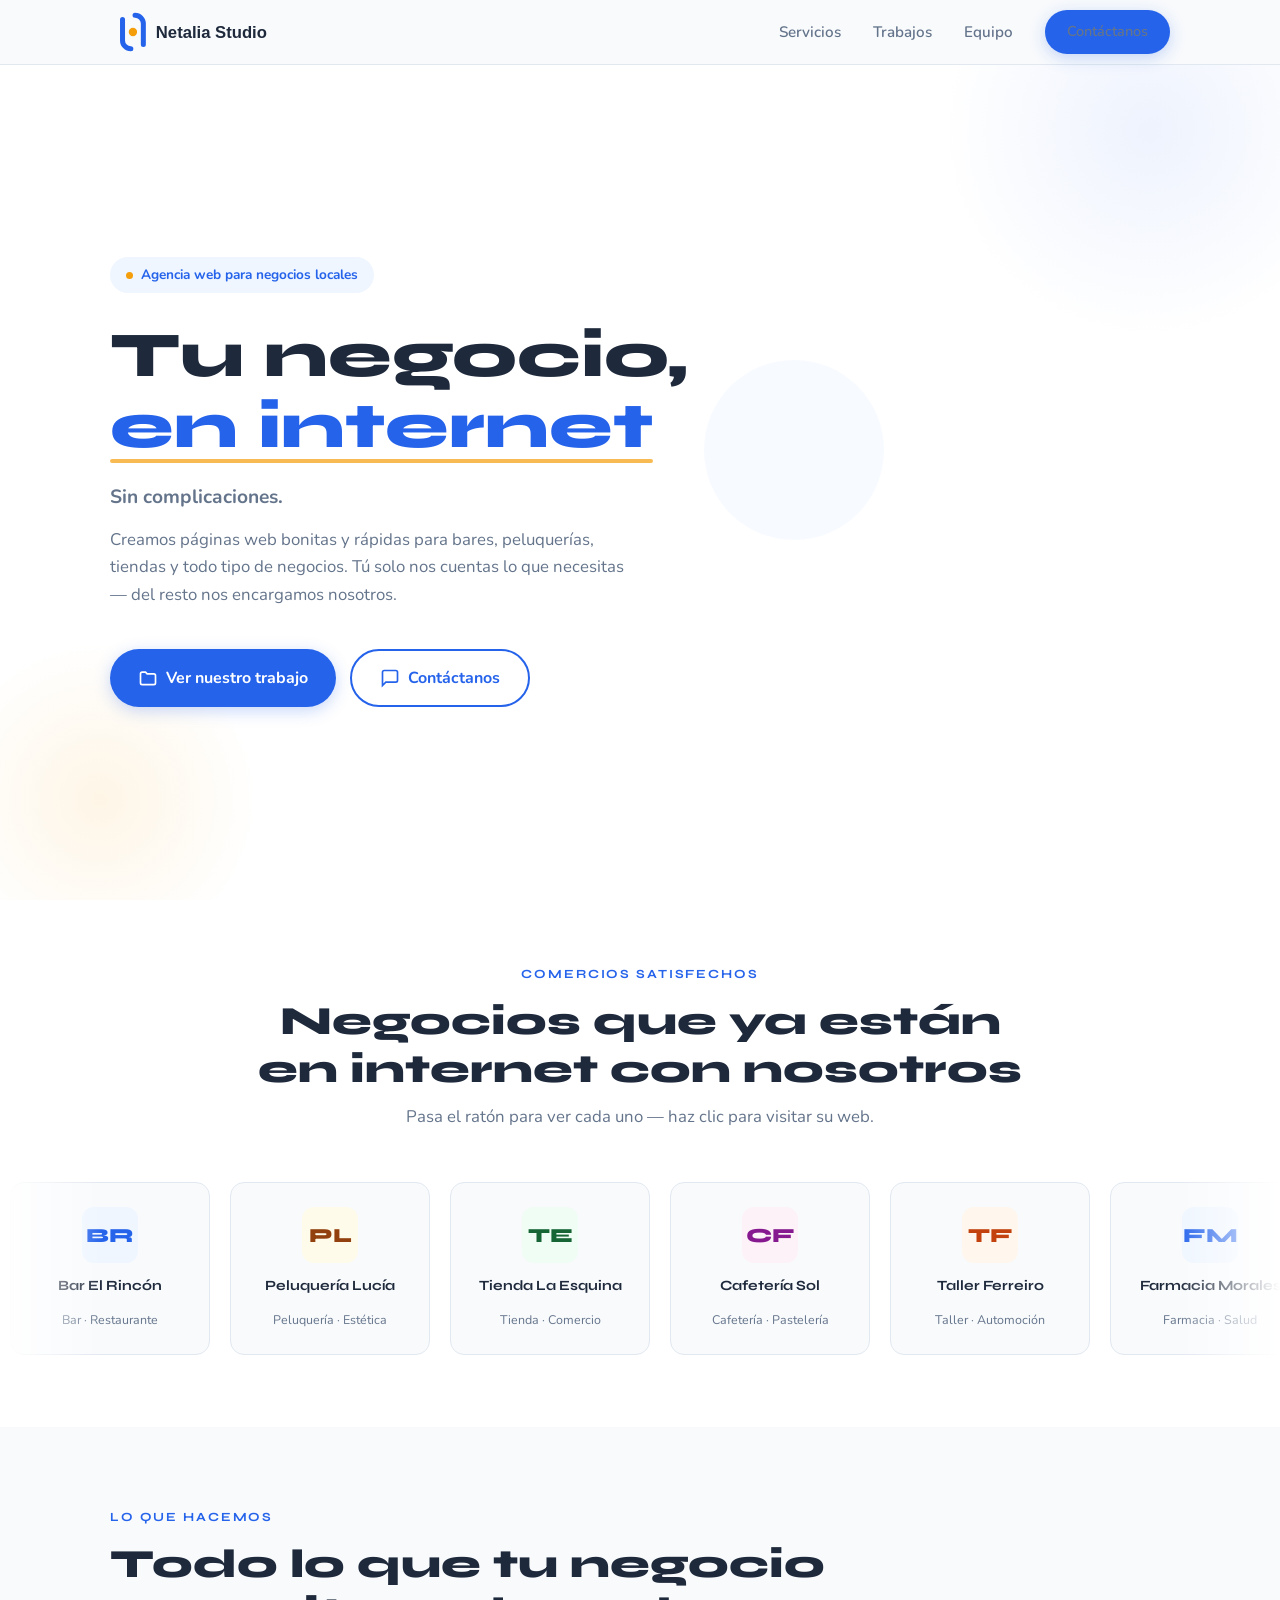
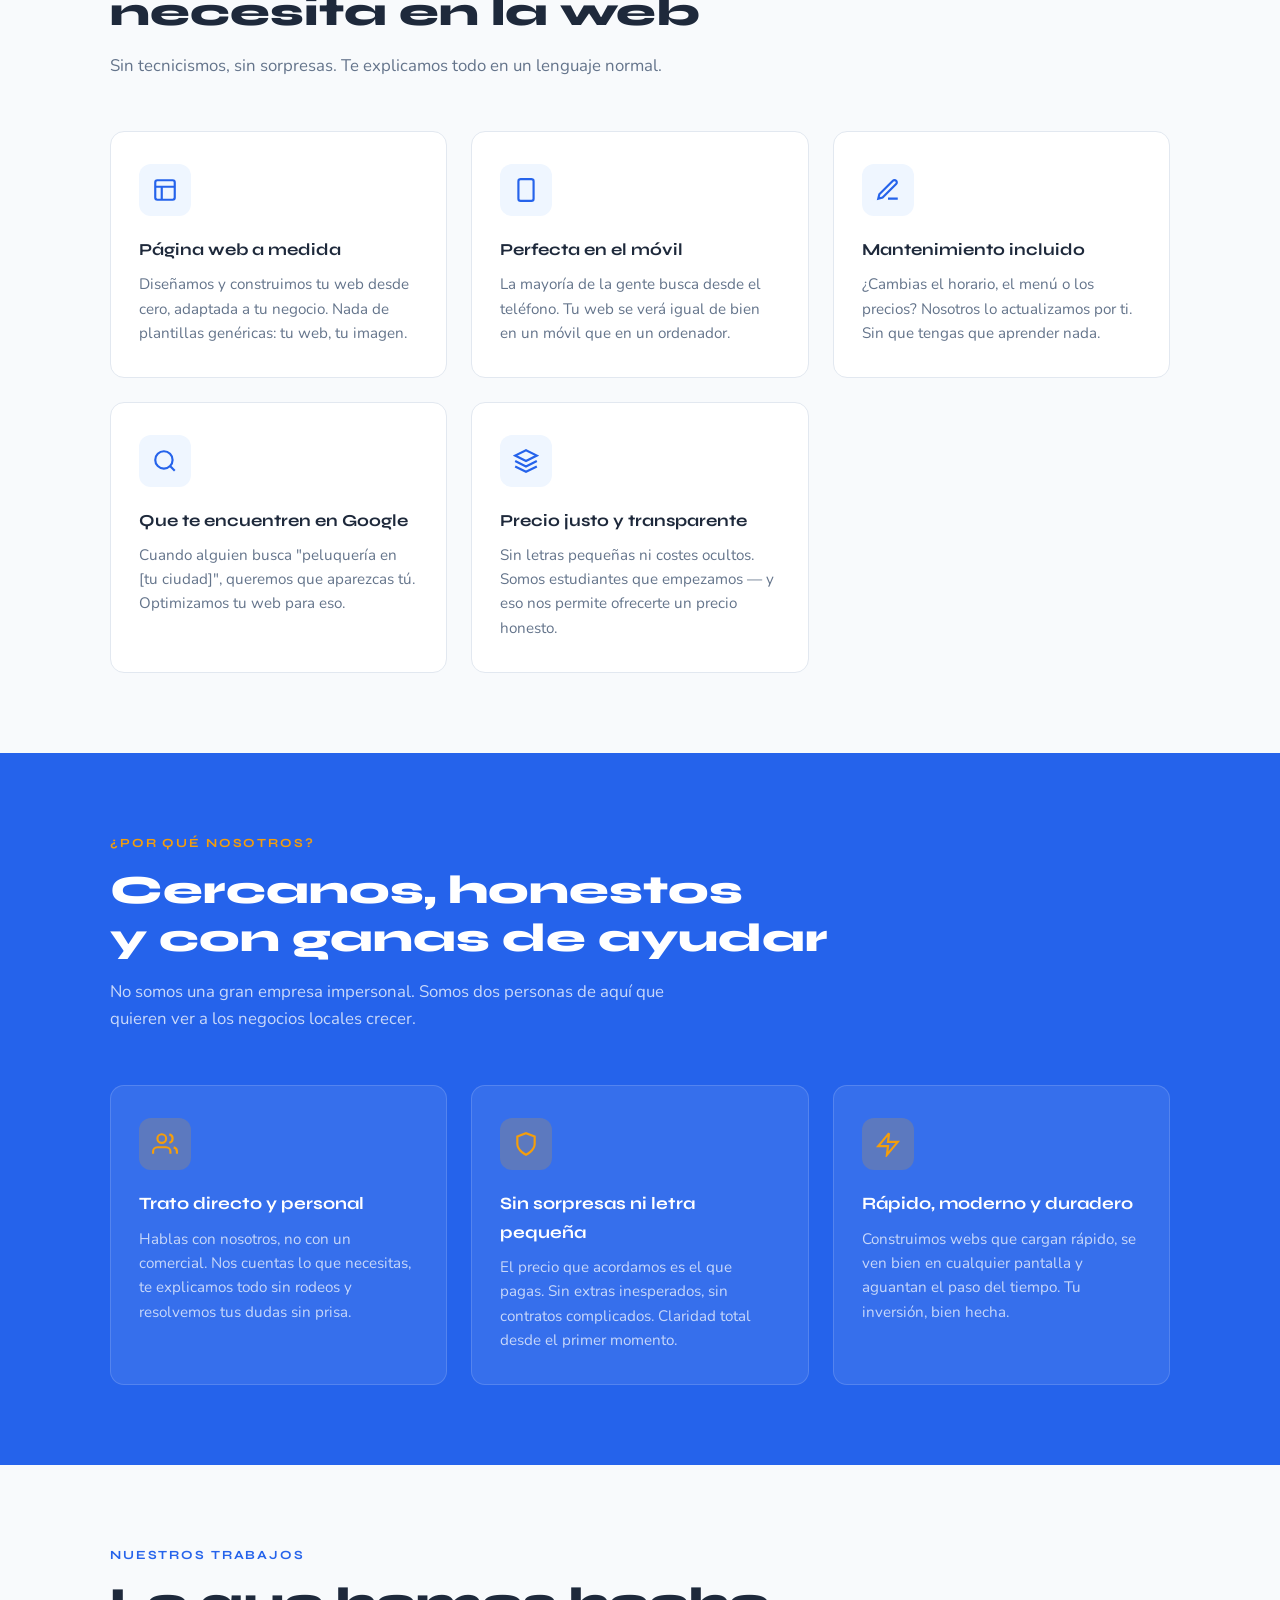
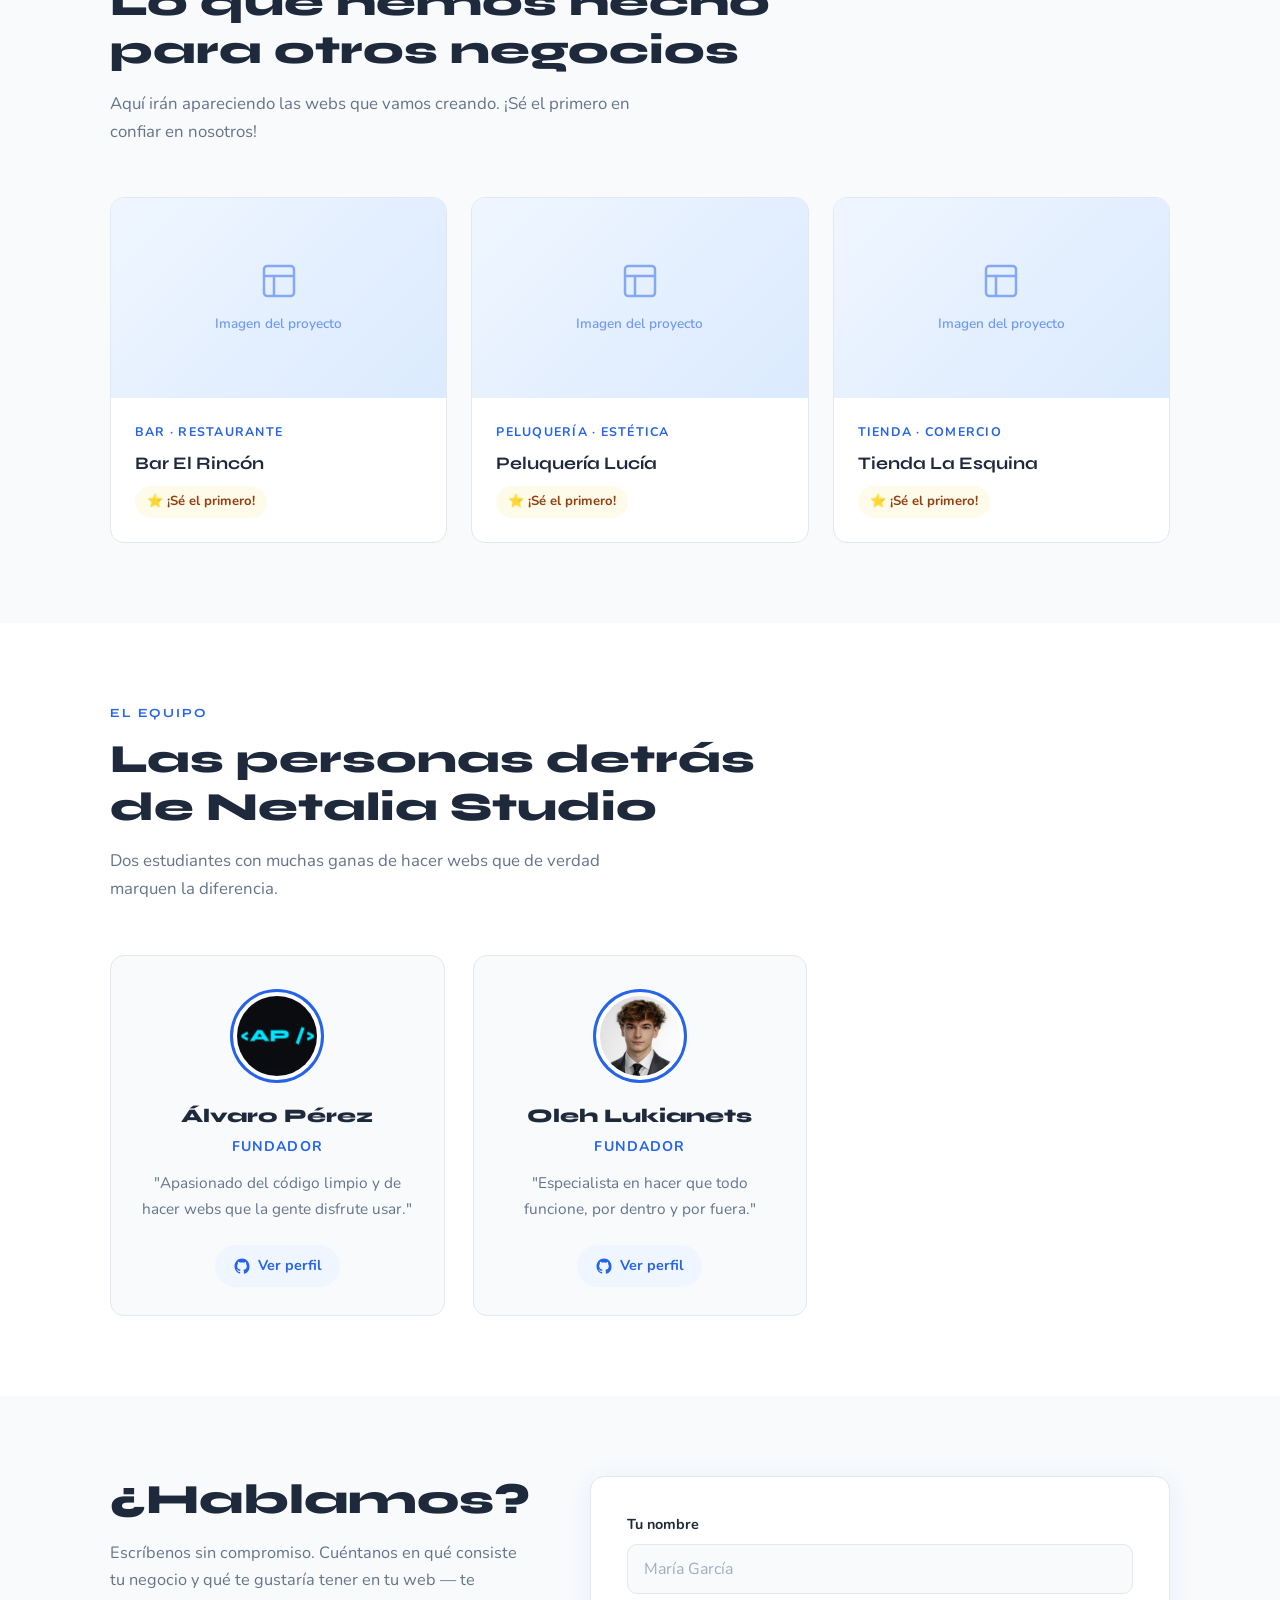
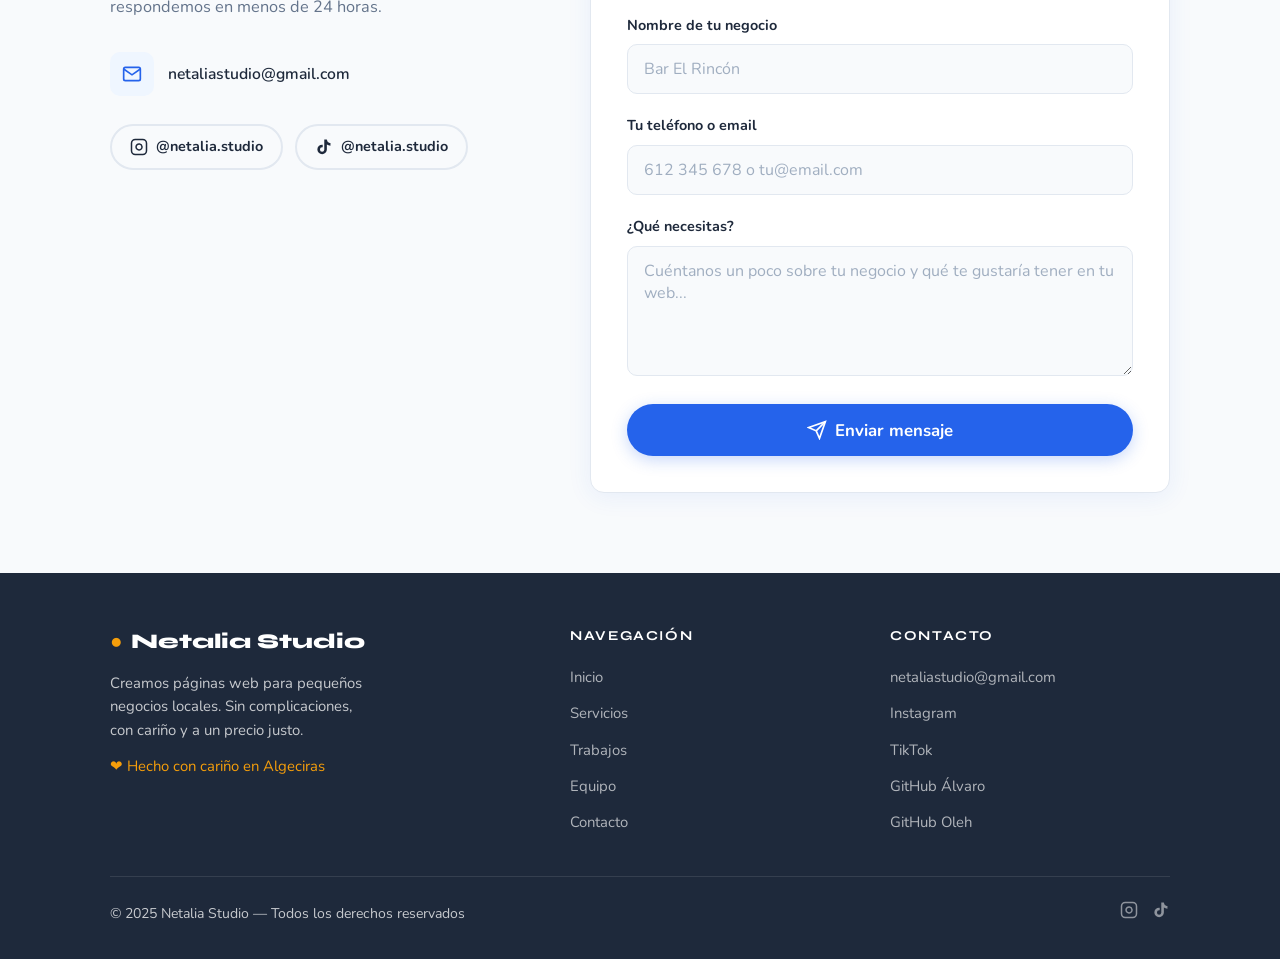
==== index.html @ fda3fac4 "Add files via upload" ====
<!DOCTYPE html>
<html lang="es">

<head>
  <meta charset="UTF-8" />
  <meta name="viewport" content="width=device-width, initial-scale=1.0" />
  <title>Netalia Studio — Tu negocio, en internet</title>
  <meta name="description"
    content="Netalia Studio — Creamos páginas web para pequeños negocios. Sin complicaciones, a precio justo." />

  <!-- Google Fonts: Syne (display) + Nunito (body) -->
  <link rel="preconnect" href="https://fonts.googleapis.com" />
  <link rel="preconnect" href="https://fonts.gstatic.com" crossorigin />
  <link
    href="https://fonts.googleapis.com/css2?family=Syne:wght@600;700;800&family=Nunito:wght@400;500;600;700&display=swap"
    rel="stylesheet" />

  <link rel="shortcut icon" href="src/icono.svg" type="image/x-icon">

  <style>
    /* ============================================================
       VARIABLES Y RESET
    ============================================================ */
    :root {
      --azul: #2563EB;
      --azul-oscuro: #1D4ED8;
      --azul-claro: #EFF6FF;
      --ambar: #F59E0B;
      --ambar-claro: #FFFBEB;
      --texto: #1E293B;
      --texto-suave: #64748B;
      --fondo: #F8FAFC;
      --blanco: #FFFFFF;
      --borde: #E2E8F0;
      --radio: 14px;
      --sombra: 0 4px 24px rgba(37, 99, 235, 0.08);
      --sombra-hover: 0 8px 32px rgba(37, 99, 235, 0.18);
      --font-display: 'Syne', sans-serif;
      --font-body: 'Nunito', sans-serif;
    }

    *,
    *::before,
    *::after {
      box-sizing: border-box;
      margin: 0;
      padding: 0;
    }

    html {
      scroll-behavior: smooth;
      font-size: 16px;
    }

    body {
      font-family: var(--font-body);
      background: var(--fondo);
      color: var(--texto);
      line-height: 1.65;
      overflow-x: hidden;
    }

    img {
      max-width: 100%;
      display: block;
    }

    a {
      text-decoration: none;
      color: inherit;
    }

    ul {
      list-style: none;
    }

    /* ============================================================
       UTILIDADES
    ============================================================ */
    .container {
      width: 100%;
      max-width: 1100px;
      margin: 0 auto;
      padding: 0 20px;
    }

    .section {
      padding: 80px 0;
    }

    .section-label {
      font-family: var(--font-display);
      font-size: 0.78rem;
      font-weight: 700;
      letter-spacing: 0.15em;
      text-transform: uppercase;
      color: var(--azul);
      margin-bottom: 12px;
    }

    .section-title {
      font-family: var(--font-display);
      font-size: clamp(1.75rem, 4vw, 2.5rem);
      font-weight: 800;
      color: var(--texto);
      line-height: 1.2;
      margin-bottom: 16px;
    }

    .section-desc {
      font-size: 1.05rem;
      color: var(--texto-suave);
      max-width: 560px;
    }

    .section-header {
      margin-bottom: 52px;
    }

    /* Fade-in al scroll */
    .fade-in {
      opacity: 0;
      transform: translateY(28px);
      transition: opacity 0.55s ease, transform 0.55s ease;
    }

    .fade-in.visible {
      opacity: 1;
      transform: none;
    }

    /* Botones */
    .btn {
      display: inline-flex;
      align-items: center;
      gap: 8px;
      font-family: var(--font-body);
      font-size: 1rem;
      font-weight: 700;
      padding: 14px 28px;
      border-radius: 50px;
      border: none;
      cursor: pointer;
      transition: transform 0.18s ease, box-shadow 0.18s ease, background 0.18s ease;
      min-height: 52px;
      white-space: nowrap;
    }

    .btn:hover {
      transform: scale(1.035);
    }

    .btn-primary {
      background: var(--azul);
      color: var(--blanco);
      box-shadow: 0 4px 16px rgba(37, 99, 235, 0.25);
    }

    .btn-primary:hover {
      background: var(--azul-oscuro);
      box-shadow: 0 6px 20px rgba(37, 99, 235, 0.35);
    }

    .btn-secondary {
      background: var(--blanco);
      color: var(--azul);
      border: 2px solid var(--azul);
    }

    .btn-secondary:hover {
      background: var(--azul-claro);
    }

    .btn-ambar {
      background: var(--ambar);
      color: var(--texto);
      box-shadow: 0 4px 16px rgba(245, 158, 11, 0.25);
    }

    .btn-ambar:hover {
      background: #D97706;
      box-shadow: 0 6px 20px rgba(245, 158, 11, 0.35);
    }

    /* ============================================================
       NAVBAR
    ============================================================ */
    .navbar {
      position: fixed;
      top: 0;
      left: 0;
      right: 0;
      z-index: 999;
      background: rgba(248, 250, 252, 0.92);
      backdrop-filter: blur(12px);
      -webkit-backdrop-filter: blur(12px);
      border-bottom: 1px solid var(--borde);
      transition: box-shadow 0.2s;
    }

    .navbar.scrolled {
      box-shadow: 0 2px 20px rgba(37, 99, 235, 0.08);
    }

    .navbar-inner {
      display: flex;
      align-items: center;
      justify-content: space-between;
      height: 64px;
    }

    /* Logo */
    .navbar-logo {
      font-family: var(--font-display);
      font-weight: 800;
      font-size: 40rem;
      color: var(--texto);
      display: flex;
      align-items: center;
      gap: 100px;
    }

    .navbar-img {
      width: 200px;
    }

    /* Nav links escritorio */
    .nav-links {
      display: flex;
      align-items: center;
      gap: 32px;
    }

    .nav-links a {
      font-size: 0.95rem;
      font-weight: 600;
      color: var(--texto-suave);
      transition: color 0.18s;
    }

    .nav-links a:hover {
      color: var(--azul);
    }

    .nav-links .btn {
      min-height: 40px;
      padding: 10px 22px;
      font-size: 0.9rem;
    }

    /* Hamburger */
    .hamburger {
      display: none;
      flex-direction: column;
      justify-content: center;
      gap: 5px;
      width: 44px;
      height: 44px;
      background: none;
      border: none;
      cursor: pointer;
      padding: 8px;
      border-radius: 8px;
      transition: background 0.18s;
    }

    .hamburger:hover {
      background: var(--borde);
    }

    .hamburger span {
      display: block;
      width: 22px;
      height: 2px;
      background: var(--texto);
      border-radius: 2px;
      transition: transform 0.25s, opacity 0.25s;
    }

    .hamburger.active span:nth-child(1) {
      transform: translateY(7px) rotate(45deg);
    }

    .hamburger.active span:nth-child(2) {
      opacity: 0;
    }

    .hamburger.active span:nth-child(3) {
      transform: translateY(-7px) rotate(-45deg);
    }

    /* Menú móvil */
    .mobile-menu {
      display: none;
      flex-direction: column;
      gap: 4px;
      padding: 16px 20px 20px;
      background: var(--blanco);
      border-top: 1px solid var(--borde);
    }

    .mobile-menu.open {
      display: flex;
    }

    .mobile-menu a {
      font-size: 1.05rem;
      font-weight: 600;
      color: var(--texto);
      padding: 12px 8px;
      border-radius: 8px;
      transition: background 0.15s, color 0.15s;
    }

    .mobile-menu a:hover {
      background: var(--azul-claro);
      color: var(--azul);
    }

    .mobile-menu .btn {
      margin-top: 8px;
      justify-content: center;
    }

    /* ============================================================
       HERO
    ============================================================ */
    .hero {
      min-height: 100vh;
      display: flex;
      align-items: center;
      padding-top: 64px;
      position: relative;
      overflow: hidden;
      background: var(--blanco);
    }

    /* Formas geométricas de fondo */
    .hero-bg {
      position: absolute;
      inset: 0;
      pointer-events: none;
      z-index: 0;
    }

    .hero-bg .shape-1 {
      position: absolute;
      top: -80px;
      right: -80px;
      width: 420px;
      height: 420px;
      background: radial-gradient(circle, rgba(37, 99, 235, 0.08) 0%, transparent 70%);
      border-radius: 50%;
    }

    .hero-bg .shape-2 {
      position: absolute;
      bottom: -60px;
      left: -60px;
      width: 320px;
      height: 320px;
      background: radial-gradient(circle, rgba(245, 158, 11, 0.1) 0%, transparent 70%);
      border-radius: 50%;
    }

    .hero-bg .shape-3 {
      position: absolute;
      top: 40%;
      left: 55%;
      width: 180px;
      height: 180px;
      background: var(--azul-claro);
      border-radius: 50%;
      opacity: 0.5;
    }

    .hero-content {
      position: relative;
      z-index: 1;
      max-width: 700px;
    }

    .hero-badge {
      display: inline-flex;
      align-items: center;
      gap: 8px;
      background: var(--azul-claro);
      color: var(--azul);
      font-size: 0.85rem;
      font-weight: 700;
      padding: 7px 16px;
      border-radius: 50px;
      margin-bottom: 28px;
    }

    .hero-badge .dot {
      width: 7px;
      height: 7px;
      background: var(--ambar);
      border-radius: 50%;
    }

    .hero-title {
      font-family: var(--font-display);
      font-size: clamp(2.4rem, 6vw, 4rem);
      font-weight: 800;
      line-height: 1.1;
      color: var(--texto);
      margin-bottom: 20px;
    }

    .hero-title .highlight {
      color: var(--azul);
      position: relative;
    }

    .hero-title .highlight::after {
      content: '';
      position: absolute;
      bottom: 2px;
      left: 0;
      right: 0;
      height: 4px;
      background: var(--ambar);
      border-radius: 2px;
      opacity: 0.7;
    }

    .hero-tagline {
      font-size: 1.2rem;
      font-weight: 700;
      color: var(--texto-suave);
      margin-bottom: 12px;
    }

    .hero-desc {
      font-size: 1.05rem;
      color: var(--texto-suave);
      margin-bottom: 40px;
      max-width: 520px;
    }

    .hero-btns {
      display: flex;
      flex-wrap: wrap;
      gap: 14px;
    }

    /* ============================================================
       SERVICIOS
    ============================================================ */
    .servicios {
      background: var(--fondo);
    }

    .servicios-grid {
      display: grid;
      grid-template-columns: repeat(auto-fill, minmax(280px, 1fr));
      gap: 24px;
    }

    .servicio-card {
      background: var(--blanco);
      border: 1px solid var(--borde);
      border-radius: var(--radio);
      padding: 32px 28px;
      transition: transform 0.2s ease, box-shadow 0.2s ease;
    }

    .servicio-card:hover {
      transform: translateY(-4px);
      box-shadow: var(--sombra-hover);
    }

    .servicio-icon {
      width: 52px;
      height: 52px;
      background: var(--azul-claro);
      border-radius: 12px;
      display: flex;
      align-items: center;
      justify-content: center;
      margin-bottom: 20px;
      color: var(--azul);
    }

    .servicio-icon svg {
      width: 26px;
      height: 26px;
    }

    .servicio-card h3 {
      font-family: var(--font-display);
      font-size: 1.05rem;
      font-weight: 700;
      color: var(--texto);
      margin-bottom: 8px;
    }

    .servicio-card p {
      font-size: 0.95rem;
      color: var(--texto-suave);
      line-height: 1.6;
    }

    /* ============================================================
       POR QUÉ ELEGIRNOS
    ============================================================ */
    .porque {
      background: var(--azul);
      color: var(--blanco);
    }

    .porque .section-label {
      color: var(--ambar);
    }

    .porque .section-title {
      color: var(--blanco);
    }

    .porque .section-desc {
      color: rgba(255, 255, 255, 0.75);
    }

    .porque-grid {
      display: grid;
      grid-template-columns: repeat(auto-fill, minmax(280px, 1fr));
      gap: 24px;
    }

    .porque-card {
      background: rgba(255, 255, 255, 0.08);
      border: 1px solid rgba(255, 255, 255, 0.15);
      border-radius: var(--radio);
      padding: 32px 28px;
      transition: background 0.2s, transform 0.2s;
    }

    .porque-card:hover {
      background: rgba(255, 255, 255, 0.13);
      transform: translateY(-4px);
    }

    .porque-icon {
      width: 52px;
      height: 52px;
      background: rgba(245, 158, 11, 0.2);
      border-radius: 12px;
      display: flex;
      align-items: center;
      justify-content: center;
      margin-bottom: 20px;
      color: var(--ambar);
    }

    .porque-icon svg {
      width: 26px;
      height: 26px;
    }

    .porque-card h3 {
      font-family: var(--font-display);
      font-size: 1.08rem;
      font-weight: 700;
      color: var(--blanco);
      margin-bottom: 8px;
    }

    .porque-card p {
      font-size: 0.95rem;
      color: rgba(255, 255, 255, 0.72);
      line-height: 1.6;
    }

    /* ============================================================
       PORTFOLIO
    ============================================================ */
    .portfolio {
      background: var(--fondo);
    }

    .portfolio-grid {
      display: grid;
      grid-template-columns: repeat(auto-fill, minmax(300px, 1fr));
      gap: 24px;
    }

    /* ====== AÑADE TUS PROYECTOS REALES AQUÍ ======
       Cada .portfolio-card es un proyecto.
       Sustituye el contenido del .portfolio-placeholder
       por una imagen real con <img src="captura.jpg" alt="...">.
       Rellena .portfolio-meta con el nombre real, tipo y descripción.
    ================================================ */
    .portfolio-card {
      background: var(--blanco);
      border: 1px solid var(--borde);
      border-radius: var(--radio);
      overflow: hidden;
      transition: transform 0.2s ease, box-shadow 0.2s ease;
    }

    .portfolio-card:hover {
      transform: translateY(-4px);
      box-shadow: var(--sombra-hover);
    }

    .portfolio-placeholder {
      height: 200px;
      display: flex;
      flex-direction: column;
      align-items: center;
      justify-content: center;
      gap: 12px;
      background: linear-gradient(135deg, var(--azul-claro) 0%, #DBEAFE 100%);
      color: var(--azul);
    }

    .portfolio-placeholder svg {
      width: 40px;
      height: 40px;
      opacity: 0.5;
    }

    .portfolio-placeholder span {
      font-size: 0.85rem;
      font-weight: 600;
      opacity: 0.6;
    }

    .portfolio-meta {
      padding: 24px;
    }

    .portfolio-tipo {
      font-size: 0.78rem;
      font-weight: 700;
      text-transform: uppercase;
      letter-spacing: 0.1em;
      color: var(--azul);
      margin-bottom: 6px;
    }

    .portfolio-meta h3 {
      font-family: var(--font-display);
      font-size: 1.1rem;
      font-weight: 700;
      color: var(--texto);
      margin-bottom: 8px;
    }

    .portfolio-badge {
      display: inline-flex;
      align-items: center;
      gap: 6px;
      background: var(--ambar-claro);
      color: #92400E;
      font-size: 0.82rem;
      font-weight: 700;
      padding: 5px 12px;
      border-radius: 50px;
    }

    /* ============================================================
       EQUIPO
    ============================================================ */
    .equipo {
      background: var(--blanco);
    }

    .equipo-grid {
      display: grid;
      grid-template-columns: repeat(auto-fill, minmax(300px, 1fr));
      gap: 28px;
    }

    .equipo-card {
      background: var(--fondo);
      border: 1px solid var(--borde);
      border-radius: var(--radio);
      padding: 36px 28px 28px;
      display: flex;
      flex-direction: column;
      align-items: center;
      text-align: center;
      transition: transform 0.2s ease, box-shadow 0.2s ease;
    }

    .equipo-card:hover {
      transform: translateY(-4px);
      box-shadow: var(--sombra-hover);
    }

    /* Avatar con iniciales — sustituye por <img> si tienes foto */
    .avatar {
      width: 88px;
      height: 88px;
      border-radius: 50%;
      background: var(--azul);
      color: var(--blanco);
      font-family: var(--font-display);
      font-size: 1.6rem;
      font-weight: 800;
      display: flex;
      align-items: center;
      justify-content: center;
      margin-bottom: 20px;
      border: 4px solid var(--blanco);
      box-shadow: 0 0 0 3px var(--azul);
      flex-shrink: 0;
    }

    .avatar.ambar {
      background: var(--ambar);
      box-shadow: 0 0 0 3px var(--ambar);
      color: var(--texto);
    }

    .equipo-card h3 {
      font-family: var(--font-display);
      font-size: 1.2rem;
      font-weight: 800;
      color: var(--texto);
      margin-bottom: 4px;
    }

    .equipo-rol {
      font-size: 0.88rem;
      font-weight: 700;
      text-transform: uppercase;
      letter-spacing: 0.08em;
      color: var(--azul);
      margin-bottom: 12px;
    }

    .equipo-frase {
      font-size: 0.96rem;
      color: var(--texto-suave);
      margin-bottom: 24px;
      flex: 1;
    }

    .equipo-links {
      display: flex;
      gap: 12px;
      flex-wrap: wrap;
      justify-content: center;
    }

    .equipo-link {
      display: inline-flex;
      align-items: center;
      gap: 7px;
      font-size: 0.9rem;
      font-weight: 700;
      color: var(--azul);
      background: var(--azul-claro);
      padding: 9px 18px;
      border-radius: 50px;
      transition: background 0.18s, transform 0.18s;
    }

    .equipo-link:hover {
      background: #DBEAFE;
      transform: scale(1.04);
    }

    .equipo-link svg {
      width: 18px;
      height: 18px;
    }

    /* ============================================================
       CONTACTO
    ============================================================ */
    .contacto {
      background: var(--fondo);
    }

    .contacto-inner {
      display: grid;
      grid-template-columns: 1fr 1.4fr;
      gap: 60px;
      align-items: start;
    }

    .contacto-info h2 {
      font-family: var(--font-display);
      font-size: clamp(1.8rem, 4vw, 2.6rem);
      font-weight: 800;
      color: var(--texto);
      line-height: 1.15;
      margin-bottom: 16px;
    }

    .contacto-info p {
      font-size: 1.02rem;
      color: var(--texto-suave);
      margin-bottom: 32px;
      line-height: 1.65;
    }

    .contacto-dato {
      display: flex;
      align-items: center;
      gap: 14px;
      margin-bottom: 16px;
    }

    .contacto-dato-icon {
      width: 44px;
      height: 44px;
      background: var(--azul-claro);
      border-radius: 10px;
      display: flex;
      align-items: center;
      justify-content: center;
      color: var(--azul);
      flex-shrink: 0;
    }

    .contacto-dato-icon svg {
      width: 20px;
      height: 20px;
    }

    .contacto-dato a {
      font-size: 0.98rem;
      font-weight: 600;
      color: var(--texto);
      transition: color 0.15s;
    }

    .contacto-dato a:hover {
      color: var(--azul);
    }

    .social-links {
      display: flex;
      gap: 12px;
      margin-top: 28px;
      flex-wrap: wrap;
    }

    .social-link {
      display: inline-flex;
      align-items: center;
      gap: 8px;
      font-size: 0.9rem;
      font-weight: 700;
      padding: 9px 18px;
      border-radius: 50px;
      border: 2px solid var(--borde);
      color: var(--texto);
      transition: border-color 0.18s, background 0.18s, transform 0.18s;
    }

    .social-link:hover {
      border-color: var(--azul);
      background: var(--azul-claro);
      transform: scale(1.04);
    }

    .social-link svg {
      width: 18px;
      height: 18px;
    }

    /* Formulario */
    .form-card {
      background: var(--blanco);
      border: 1px solid var(--borde);
      border-radius: var(--radio);
      padding: 36px;
      box-shadow: var(--sombra);
    }

    .form-group {
      margin-bottom: 20px;
    }

    .form-group label {
      display: block;
      font-size: 0.9rem;
      font-weight: 700;
      color: var(--texto);
      margin-bottom: 7px;
    }

    .form-group input,
    .form-group textarea {
      width: 100%;
      font-family: var(--font-body);
      font-size: 1rem;
      color: var(--texto);
      background: var(--fondo);
      border: 1.5px solid var(--borde);
      border-radius: 10px;
      padding: 13px 16px;
      transition: border-color 0.18s, box-shadow 0.18s;
      outline: none;
      resize: vertical;
    }

    .form-group input::placeholder,
    .form-group textarea::placeholder {
      color: #A0AEC0;
    }

    .form-group input:focus,
    .form-group textarea:focus {
      border-color: var(--azul);
      box-shadow: 0 0 0 3px rgba(37, 99, 235, 0.1);
    }

    .form-group textarea {
      min-height: 130px;
    }

    .form-submit {
      width: 100%;
      justify-content: center;
      font-size: 1.05rem;
    }

    /* ============================================================
       FOOTER
    ============================================================ */
    .footer {
      background: var(--texto);
      color: rgba(255, 255, 255, 0.75);
      padding: 52px 0 32px;
    }

    .footer-top {
      display: grid;
      grid-template-columns: 1.5fr 1fr 1fr;
      gap: 40px;
      margin-bottom: 40px;
    }

    .footer-brand .footer-logo {
      font-family: var(--font-display);
      font-size: 1.3rem;
      font-weight: 800;
      color: var(--blanco);
      margin-bottom: 12px;
      display: flex;
      align-items: center;
      gap: 8px;
    }

    .footer-brand p {
      font-size: 0.93rem;
      line-height: 1.6;
      max-width: 260px;
    }

    .footer-brand .footer-heart {
      color: var(--ambar);
      font-size: 0.93rem;
      margin-top: 12px;
    }

    .footer-col h4 {
      font-family: var(--font-display);
      font-size: 0.85rem;
      font-weight: 700;
      text-transform: uppercase;
      letter-spacing: 0.12em;
      color: var(--blanco);
      margin-bottom: 16px;
    }

    .footer-col ul {
      display: flex;
      flex-direction: column;
      gap: 10px;
    }

    .footer-col a {
      font-size: 0.93rem;
      color: rgba(255, 255, 255, 0.65);
      transition: color 0.15s;
    }

    .footer-col a:hover {
      color: var(--ambar);
    }

    .footer-bottom {
      border-top: 1px solid rgba(255, 255, 255, 0.1);
      padding-top: 24px;
      display: flex;
      justify-content: space-between;
      align-items: center;
      flex-wrap: wrap;
      gap: 12px;
    }

    .footer-bottom p {
      font-size: 0.88rem;
    }

    .footer-bottom .footer-social {
      display: flex;
      gap: 14px;
    }

    .footer-bottom .footer-social a {
      color: rgba(255, 255, 255, 0.5);
      transition: color 0.15s;
    }

    .footer-bottom .footer-social a:hover {
      color: var(--ambar);
    }

    .footer-bottom .footer-social svg {
      width: 18px;
      height: 18px;
    }

    /* ============================================================
       RESPONSIVE — MÓVIL FIRST
    ============================================================ */
    @media (max-width: 768px) {
      .section {
        padding: 60px 0;
      }

      .section-header {
        margin-bottom: 36px;
      }

      /* Navbar */
      .nav-links {
        display: none;
      }

      .hamburger {
        display: flex;
      }

      /* Hero */
      .hero {
        min-height: 100svh;
        padding-top: 80px;
      }

      .hero-bg .shape-3 {
        display: none;
      }

      .hero-btns {
        flex-direction: column;
      }

      .hero-btns .btn {
        justify-content: center;
      }

      /* Grids → 1 columna */
      .servicios-grid,
      .porque-grid,
      .portfolio-grid,
      .equipo-grid {
        grid-template-columns: 1fr;
      }

      /* Contacto */
      .contacto-inner {
        grid-template-columns: 1fr;
        gap: 36px;
      }

      .form-card {
        padding: 24px;
      }

      /* Footer */
      .footer-top {
        grid-template-columns: 1fr;
        gap: 28px;
      }

      .footer-bottom {
        flex-direction: column;
        text-align: center;
      }
    }

    @media (min-width: 769px) and (max-width: 1024px) {
      .contacto-inner {
        grid-template-columns: 1fr 1.2fr;
        gap: 40px;
      }

      .footer-top {
        grid-template-columns: 1.2fr 1fr 1fr;
      }
    }

    /* ============================================================
       CARRUSEL — COMERCIOS SATISFECHOS
    ============================================================ */
    .clientes {
      background: var(--blanco);
      padding: 64px 0;
      overflow: hidden;
    }

    .clientes-header {
      text-align: center;
      margin-bottom: 44px;
    }

    .clientes-header .section-label {
      display: block;
    }

    .clientes-header .section-title {
      margin: 0 auto 10px;
    }

    .clientes-header .section-desc {
      margin: 0 auto;
      text-align: center;
    }

    /* Pista infinita: contiene dos copias del track para loop seamless */
    .clientes-track-outer {
      position: relative;
      /* Fade lateral para suavizar los bordes */
      -webkit-mask-image: linear-gradient(to right, transparent 0%, black 8%, black 92%, transparent 100%);
      mask-image: linear-gradient(to right, transparent 0%, black 8%, black 92%, transparent 100%);
    }

    .clientes-track {
      display: flex;
      gap: 0;
      animation: scroll-clientes 30s linear infinite;
      width: max-content;
    }

    /* Pausa al hacer hover sobre la pista */
    .clientes-track:hover {
      animation-play-state: paused;
    }

    .clientes-set {
      display: flex;
      gap: 20px;
      padding: 8px 10px;
      flex-shrink: 0;
    }

    @keyframes scroll-clientes {
      0% {
        transform: translateX(0);
      }

      100% {
        transform: translateX(-50%);
      }
    }

    /* Card individual */
    .cliente-card {
      display: flex;
      flex-direction: column;
      align-items: center;
      justify-content: center;
      gap: 14px;
      width: 200px;
      min-height: 140px;
      background: var(--fondo);
      border: 1.5px solid var(--borde);
      border-radius: var(--radio);
      padding: 24px 20px;
      cursor: pointer;
      text-decoration: none;
      color: var(--texto);
      flex-shrink: 0;
      transition: border-color 0.2s, box-shadow 0.2s, transform 0.2s;
    }

    .cliente-card:hover {
      border-color: var(--azul);
      box-shadow: var(--sombra-hover);
      transform: translateY(-4px) scale(1.03);
    }

    /* Logo / inicial del cliente */
    .cliente-logo {
      width: 56px;
      height: 56px;
      border-radius: 12px;
      background: var(--azul-claro);
      color: var(--azul);
      font-family: var(--font-display);
      font-size: 1.25rem;
      font-weight: 800;
      display: flex;
      align-items: center;
      justify-content: center;
      flex-shrink: 0;
    }

    /* Variantes de color para que no sean todos iguales */
    .cliente-logo.v2 {
      background: var(--ambar-claro);
      color: #92400E;
    }

    .cliente-logo.v3 {
      background: #F0FDF4;
      color: #166534;
    }

    .cliente-logo.v4 {
      background: #FDF2F8;
      color: #86198F;
    }

    .cliente-logo.v5 {
      background: #FFF7ED;
      color: #C2410C;
    }

    .cliente-nombre {
      font-family: var(--font-display);
      font-size: 0.88rem;
      font-weight: 700;
      text-align: center;
      line-height: 1.3;
    }

    .cliente-tipo {
      font-size: 0.78rem;
      color: var(--texto-suave);
      text-align: center;
    }
  </style>
</head>

<body>

  <!-- ============================================================
       NAVBAR
  ============================================================ -->
  <nav class="navbar" id="navbar">
    <div class="container">
      <div class="navbar-inner">

        <!-- PERSONALIZA: cambia el nombre si lo necesitas -->


        <a href="#inicio">
          <img src="src/logo1.svg" alt="" class="navbar-img">
        </a>

        <ul class="nav-links">
          <li><a href="#servicios">Servicios</a></li>
          <li><a href="#portfolio">Trabajos</a></li>
          <li><a href="#equipo">Equipo</a></li>
          <li><a href="#contacto" class="btn btn-primary">Contáctanos</a></li>
        </ul>

        <button class="hamburger" id="hamburger" aria-label="Abrir menú">
          <span></span><span></span><span></span>
        </button>
      </div>
    </div>

    <!-- Menú móvil desplegable -->
    <div class="mobile-menu" id="mobile-menu">
      <a href="#servicios">Servicios</a>
      <a href="#portfolio">Trabajos</a>
      <a href="#equipo">Equipo</a>
      <a href="#contacto" class="btn btn-primary">Contáctanos</a>
    </div>
  </nav>


  <!-- ============================================================
       HERO
  ============================================================ -->
  <section class="hero" id="inicio">
    <div class="hero-bg">
      <div class="shape-1"></div>
      <div class="shape-2"></div>
      <div class="shape-3"></div>
    </div>
    <div class="container">
      <div class="hero-content">

        <div class="hero-badge">
          <span class="dot"></span>
          Agencia web para negocios locales
        </div>

        <!-- PERSONALIZA: título principal -->
        <h1 class="hero-title">
          Tu negocio,<br>
          <span class="highlight">en internet</span>
        </h1>

        <p class="hero-tagline">Sin complicaciones.</p>

        <!-- PERSONALIZA: subtítulo explicativo -->
        <p class="hero-desc">
          Creamos páginas web bonitas y rápidas para bares, peluquerías, tiendas
          y todo tipo de negocios. Tú solo nos cuentas lo que necesitas — del
          resto nos encargamos nosotros.
        </p>

        <div class="hero-btns">
          <a href="#portfolio" class="btn btn-primary">
            <!-- Icono carpeta -->
            <svg viewBox="0 0 24 24" fill="none" stroke="currentColor" stroke-width="2" width="20" height="20">
              <path d="M3 7a2 2 0 012-2h4l2 2h8a2 2 0 012 2v9a2 2 0 01-2 2H5a2 2 0 01-2-2V7z" />
            </svg>
            Ver nuestro trabajo
          </a>
          <a href="#contacto" class="btn btn-secondary">
            <!-- Icono mensaje -->
            <svg viewBox="0 0 24 24" fill="none" stroke="currentColor" stroke-width="2" width="20" height="20">
              <path d="M21 15a2 2 0 01-2 2H7l-4 4V5a2 2 0 012-2h14a2 2 0 012 2z" />
            </svg>
            Contáctanos
          </a>
        </div>

      </div>
    </div>
  </section>

  <!-- ============================================================
       CARRUSEL — COMERCIOS SATISFECHOS
       ====== CÓMO AÑADIR CLIENTES REALES ======
       1. Duplica cualquier bloque <a class="cliente-card"> dentro de
          AMBOS divs con class="clientes-set" (el original y la copia).
       2. Cambia las iniciales del .cliente-logo, el .cliente-nombre
          y el .cliente-tipo.
       3. Pon la URL real del cliente en el href del <a>.
       4. Elige una variante de color añadiendo v2, v3, v4 o v5 al
          .cliente-logo para variedad visual.
       Si añades logo real: sustituye el div.cliente-logo por:
       <img src="logo-cliente.png" alt="Nombre" class="cliente-logo" style="object-fit:contain;padding:8px;">
  ============================================================ -->
  <section class="clientes" id="clientes">
    <div class="clientes-header container fade-in">
      <p class="section-label">Comercios satisfechos</p>
      <h2 class="section-title">Negocios que ya están<br>en internet con nosotros</h2>
      <p class="section-desc">Pasa el ratón para ver cada uno — haz clic para visitar su web.</p>
    </div>

    <div class="clientes-track-outer">
      <div class="clientes-track" id="clientes-track">

        <!-- ===== COPIA 1 — modifica estas cards con tus clientes reales ===== -->
        <div class="clientes-set">

          <!-- PLACEHOLDER 1 — SUSTITUIR -->
          <a href="#" class="cliente-card" target="_blank" rel="noopener">
            <div class="cliente-logo">BR</div>
            <span class="cliente-nombre">Bar El Rincón</span>
            <span class="cliente-tipo">Bar · Restaurante</span>
          </a>

          <!-- PLACEHOLDER 2 — SUSTITUIR -->
          <a href="#" class="cliente-card" target="_blank" rel="noopener">
            <div class="cliente-logo v2">PL</div>
            <span class="cliente-nombre">Peluquería Lucía</span>
            <span class="cliente-tipo">Peluquería · Estética</span>
          </a>

          <!-- PLACEHOLDER 3 — SUSTITUIR -->
          <a href="#" class="cliente-card" target="_blank" rel="noopener">
            <div class="cliente-logo v3">TE</div>
            <span class="cliente-nombre">Tienda La Esquina</span>
            <span class="cliente-tipo">Tienda · Comercio</span>
          </a>

          <!-- PLACEHOLDER 4 — SUSTITUIR -->
          <a href="#" class="cliente-card" target="_blank" rel="noopener">
            <div class="cliente-logo v4">CF</div>
            <span class="cliente-nombre">Cafetería Sol</span>
            <span class="cliente-tipo">Cafetería · Pastelería</span>
          </a>

          <!-- PLACEHOLDER 5 — SUSTITUIR -->
          <a href="#" class="cliente-card" target="_blank" rel="noopener">
            <div class="cliente-logo v5">TF</div>
            <span class="cliente-nombre">Taller Ferreiro</span>
            <span class="cliente-tipo">Taller · Automoción</span>
          </a>

          <!-- PLACEHOLDER 6 — SUSTITUIR -->
          <a href="#" class="cliente-card" target="_blank" rel="noopener">
            <div class="cliente-logo">FM</div>
            <span class="cliente-nombre">Farmacia Morales</span>
            <span class="cliente-tipo">Farmacia · Salud</span>
          </a>

          <!-- PLACEHOLDER 7 — SUSTITUIR -->
          <a href="#" class="cliente-card" target="_blank" rel="noopener">
            <div class="cliente-logo v2">GC</div>
            <span class="cliente-nombre">Gym Costa</span>
            <span class="cliente-tipo">Gimnasio · Deporte</span>
          </a>

          <!-- PLACEHOLDER 8 — SUSTITUIR -->
          <a href="#" class="cliente-card" target="_blank" rel="noopener">
            <div class="cliente-logo v3">FS</div>
            <span class="cliente-nombre">Floristería Sueño</span>
            <span class="cliente-tipo">Floristería · Regalos</span>
          </a>

        </div>
        <!-- ===== FIN COPIA 1 ===== -->

        <!-- ===== COPIA 2 — idéntica a la 1, necesaria para el loop infinito ===== -->
        <div class="clientes-set" aria-hidden="true">

          <a href="#" class="cliente-card" target="_blank" rel="noopener">
            <div class="cliente-logo">BR</div>
            <span class="cliente-nombre">Bar El Rincón</span>
            <span class="cliente-tipo">Bar · Restaurante</span>
          </a>
          <a href="#" class="cliente-card" target="_blank" rel="noopener">
            <div class="cliente-logo v2">PL</div>
            <span class="cliente-nombre">Peluquería Lucía</span>
            <span class="cliente-tipo">Peluquería · Estética</span>
          </a>
          <a href="#" class="cliente-card" target="_blank" rel="noopener">
            <div class="cliente-logo v3">TE</div>
            <span class="cliente-nombre">Tienda La Esquina</span>
            <span class="cliente-tipo">Tienda · Comercio</span>
          </a>
          <a href="#" class="cliente-card" target="_blank" rel="noopener">
            <div class="cliente-logo v4">CF</div>
            <span class="cliente-nombre">Cafetería Sol</span>
            <span class="cliente-tipo">Cafetería · Pastelería</span>
          </a>
          <a href="#" class="cliente-card" target="_blank" rel="noopener">
            <div class="cliente-logo v5">TF</div>
            <span class="cliente-nombre">Taller Ferreiro</span>
            <span class="cliente-tipo">Taller · Automoción</span>
          </a>
          <a href="#" class="cliente-card" target="_blank" rel="noopener">
            <div class="cliente-logo">FM</div>
            <span class="cliente-nombre">Farmacia Morales</span>
            <span class="cliente-tipo">Farmacia · Salud</span>
          </a>
          <a href="#" class="cliente-card" target="_blank" rel="noopener">
            <div class="cliente-logo v2">GC</div>
            <span class="cliente-nombre">Gym Costa</span>
            <span class="cliente-tipo">Gimnasio · Deporte</span>
          </a>
          <a href="#" class="cliente-card" target="_blank" rel="noopener">
            <div class="cliente-logo v3">FS</div>
            <span class="cliente-nombre">Floristería Sueño</span>
            <span class="cliente-tipo">Floristería · Regalos</span>
          </a>

        </div>
        <!-- ===== FIN COPIA 2 ===== -->

      </div>
    </div>
  </section>




  <!-- ============================================================
       SERVICIOS
  ============================================================ -->
  <section class="section servicios" id="servicios">
    <div class="container">
      <div class="section-header fade-in">
        <p class="section-label">Lo que hacemos</p>
        <h2 class="section-title">Todo lo que tu negocio<br>necesita en la web</h2>
        <p class="section-desc">Sin tecnicismos, sin sorpresas. Te explicamos todo en un lenguaje normal.</p>
      </div>

      <div class="servicios-grid">

        <!-- Card 1 -->
        <div class="servicio-card fade-in">
          <div class="servicio-icon">
            <svg viewBox="0 0 24 24" fill="none" stroke="currentColor" stroke-width="2">
              <rect x="3" y="3" width="18" height="18" rx="2" />
              <path d="M3 9h18M9 21V9" />
            </svg>
          </div>
          <h3>Página web a medida</h3>
          <p>Diseñamos y construimos tu web desde cero, adaptada a tu negocio. Nada de plantillas genéricas: tu web, tu
            imagen.</p>
        </div>

        <!-- Card 2 -->
        <div class="servicio-card fade-in">
          <div class="servicio-icon">
            <svg viewBox="0 0 24 24" fill="none" stroke="currentColor" stroke-width="2">
              <rect x="5" y="2" width="14" height="20" rx="2" />
              <path d="M12 18h.01" />
            </svg>
          </div>
          <h3>Perfecta en el móvil</h3>
          <p>La mayoría de la gente busca desde el teléfono. Tu web se verá igual de bien en un móvil que en un
            ordenador.</p>
        </div>

        <!-- Card 3 -->
        <div class="servicio-card fade-in">
          <div class="servicio-icon">
            <svg viewBox="0 0 24 24" fill="none" stroke="currentColor" stroke-width="2">
              <path d="M12 20h9M16.5 3.5a2.121 2.121 0 013 3L7 19l-4 1 1-4L16.5 3.5z" />
            </svg>
          </div>
          <h3>Mantenimiento incluido</h3>
          <p>¿Cambias el horario, el menú o los precios? Nosotros lo actualizamos por ti. Sin que tengas que aprender
            nada.</p>
        </div>

        <!-- Card 4 -->
        <div class="servicio-card fade-in">
          <div class="servicio-icon">
            <svg viewBox="0 0 24 24" fill="none" stroke="currentColor" stroke-width="2">
              <circle cx="11" cy="11" r="8" />
              <path d="M21 21l-4.35-4.35" />
            </svg>
          </div>
          <h3>Que te encuentren en Google</h3>
          <p>Cuando alguien busca "peluquería en [tu ciudad]", queremos que aparezcas tú. Optimizamos tu web para eso.
          </p>
        </div>

        <!-- Card 5 -->
        <div class="servicio-card fade-in">
          <div class="servicio-icon">
            <svg viewBox="0 0 24 24" fill="none" stroke="currentColor" stroke-width="2">
              <path d="M12 2L2 7l10 5 10-5-10-5zM2 17l10 5 10-5M2 12l10 5 10-5" />
            </svg>
          </div>
          <h3>Precio justo y transparente</h3>
          <p>Sin letras pequeñas ni costes ocultos. Somos estudiantes que empezamos — y eso nos permite ofrecerte un
            precio honesto.</p>
        </div>

      </div>
    </div>
  </section>


  <!-- ============================================================
       POR QUÉ ELEGIRNOS
  ============================================================ -->
  <section class="section porque" id="porque">
    <div class="container">
      <div class="section-header fade-in">
        <p class="section-label">¿Por qué nosotros?</p>
        <h2 class="section-title">Cercanos, honestos<br>y con ganas de ayudar</h2>
        <p class="section-desc">No somos una gran empresa impersonal. Somos dos personas de aquí que quieren ver a los
          negocios locales crecer.</p>
      </div>

      <div class="porque-grid">

        <div class="porque-card fade-in">
          <div class="porque-icon">
            <svg viewBox="0 0 24 24" fill="none" stroke="currentColor" stroke-width="2">
              <path d="M17 21v-2a4 4 0 00-4-4H5a4 4 0 00-4 4v2" />
              <circle cx="9" cy="7" r="4" />
              <path d="M23 21v-2a4 4 0 00-3-3.87M16 3.13a4 4 0 010 7.75" />
            </svg>
          </div>
          <h3>Trato directo y personal</h3>
          <p>Hablas con nosotros, no con un comercial. Nos cuentas lo que necesitas, te explicamos todo sin rodeos y
            resolvemos tus dudas sin prisa.</p>
        </div>

        <div class="porque-card fade-in">
          <div class="porque-icon">
            <svg viewBox="0 0 24 24" fill="none" stroke="currentColor" stroke-width="2">
              <path d="M12 22s8-4 8-10V5l-8-3-8 3v7c0 6 8 10 8 10z" />
            </svg>
          </div>
          <h3>Sin sorpresas ni letra pequeña</h3>
          <p>El precio que acordamos es el que pagas. Sin extras inesperados, sin contratos complicados. Claridad total
            desde el primer momento.</p>
        </div>

        <div class="porque-card fade-in">
          <div class="porque-icon">
            <svg viewBox="0 0 24 24" fill="none" stroke="currentColor" stroke-width="2">
              <polyline points="13 2 3 14 12 14 11 22 21 10 12 10 13 2" />
            </svg>
          </div>
          <h3>Rápido, moderno y duradero</h3>
          <p>Construimos webs que cargan rápido, se ven bien en cualquier pantalla y aguantan el paso del tiempo. Tu
            inversión, bien hecha.</p>
        </div>

      </div>
    </div>
  </section>


  <!-- ============================================================
       PORTFOLIO
       ====== AÑADE TUS PROYECTOS REALES AQUÍ ======
       Para cada proyecto real:
       1. Sustituye .portfolio-placeholder por una imagen:
          <img src="captura-del-proyecto.jpg" alt="Nombre del proyecto" style="width:100%;height:200px;object-fit:cover;">
       2. Cambia .portfolio-tipo por el tipo de negocio real
       3. Cambia el <h3> por el nombre del cliente
       4. Sustituye el .portfolio-badge "Próximamente" por un enlace al proyecto
       ================================================
  ============================================================ -->
  <section class="section portfolio" id="portfolio">
    <div class="container">
      <div class="section-header fade-in">
        <p class="section-label">Nuestros trabajos</p>
        <h2 class="section-title">Lo que hemos hecho<br>para otros negocios</h2>
        <p class="section-desc">Aquí irán apareciendo las webs que vamos creando. ¡Sé el primero en confiar en nosotros!
        </p>
      </div>

      <div class="portfolio-grid">

        <!-- Proyecto placeholder 1 — SUSTITUIR con proyecto real -->
        <div class="portfolio-card fade-in">
          <div class="portfolio-placeholder">
            <svg viewBox="0 0 24 24" fill="none" stroke="currentColor" stroke-width="1.5">
              <rect x="3" y="3" width="18" height="18" rx="2" />
              <path d="M3 9h18M9 21V9" />
            </svg>
            <span>Imagen del proyecto</span>
          </div>
          <div class="portfolio-meta">
            <p class="portfolio-tipo">Bar · Restaurante</p>
            <h3>Bar El Rincón</h3>
            <span class="portfolio-badge">⭐ ¡Sé el primero!</span>
          </div>
        </div>

        <!-- Proyecto placeholder 2 — SUSTITUIR con proyecto real -->
        <div class="portfolio-card fade-in">
          <div class="portfolio-placeholder">
            <svg viewBox="0 0 24 24" fill="none" stroke="currentColor" stroke-width="1.5">
              <rect x="3" y="3" width="18" height="18" rx="2" />
              <path d="M3 9h18M9 21V9" />
            </svg>
            <span>Imagen del proyecto</span>
          </div>
          <div class="portfolio-meta">
            <p class="portfolio-tipo">Peluquería · Estética</p>
            <h3>Peluquería Lucía</h3>
            <span class="portfolio-badge">⭐ ¡Sé el primero!</span>
          </div>
        </div>

        <!-- Proyecto placeholder 3 — SUSTITUIR con proyecto real -->
        <div class="portfolio-card fade-in">
          <div class="portfolio-placeholder">
            <svg viewBox="0 0 24 24" fill="none" stroke="currentColor" stroke-width="1.5">
              <rect x="3" y="3" width="18" height="18" rx="2" />
              <path d="M3 9h18M9 21V9" />
            </svg>
            <span>Imagen del proyecto</span>
          </div>
          <div class="portfolio-meta">
            <p class="portfolio-tipo">Tienda · Comercio</p>
            <h3>Tienda La Esquina</h3>
            <span class="portfolio-badge">⭐ ¡Sé el primero!</span>
          </div>
        </div>

      </div>
    </div>
  </section>


  <!-- ============================================================
       EQUIPO
       PERSONALIZA: cambia las iniciales del avatar si añades fotos.
       Para añadir foto real: sustituye el div.avatar por:
       <img src="foto.jpg" alt="Nombre" class="avatar" style="object-fit:cover;">
  ============================================================ -->
  <section class="section equipo" id="equipo">
    <div class="container">
      <div class="section-header fade-in">
        <p class="section-label">El equipo</p>
        <h2 class="section-title">Las personas detrás<br>de Netalia Studio</h2>
        <p class="section-desc">Dos estudiantes con muchas ganas de hacer webs que de verdad marquen la diferencia.</p>
      </div>

      <div class="equipo-grid">

        <!-- MIEMBRO 1: Álvaro Pérez -->
        <div class="equipo-card fade-in">
          <!-- Avatar con iniciales — sustituir por <img> si hay foto -->
          <img src="src/AL.png" alt="" class="avatar">
          <h3>Álvaro Pérez</h3>
          <p class="equipo-rol">Fundador</p>
          <!-- PERSONALIZA: frase corta de Álvaro -->
          <p class="equipo-frase">"Apasionado del código limpio y de hacer webs que la gente disfrute usar."</p>
          <div class="equipo-links">
            <a href="https://github.com/apermar-dev" target="_blank" rel="noopener" class="equipo-link">
              <!-- Icono GitHub -->
              <svg viewBox="0 0 24 24" fill="currentColor">
                <path
                  d="M12 2C6.48 2 2 6.58 2 12.26c0 4.54 2.87 8.39 6.84 9.75.5.09.68-.22.68-.49v-1.71c-2.78.62-3.37-1.37-3.37-1.37-.45-1.18-1.1-1.49-1.1-1.49-.9-.63.07-.62.07-.62 1 .07 1.52 1.05 1.52 1.05.89 1.56 2.33 1.11 2.9.85.09-.66.35-1.11.63-1.37-2.22-.26-4.56-1.14-4.56-5.07 0-1.12.39-2.03 1.03-2.75-.1-.26-.45-1.3.1-2.71 0 0 .84-.28 2.75 1.05A9.38 9.38 0 0112 7.4c.85.004 1.71.12 2.51.34 1.91-1.33 2.75-1.05 2.75-1.05.55 1.41.2 2.45.1 2.71.64.72 1.03 1.63 1.03 2.75 0 3.94-2.34 4.81-4.57 5.06.36.32.68.94.68 1.9v2.82c0 .27.18.59.69.49A10.27 10.27 0 0022 12.26C22 6.58 17.52 2 12 2z" />
              </svg>
              Ver perfil
            </a>
          </div>
        </div>

        <!-- MIEMBRO 2: Oleh Lukianets -->
        <div class="equipo-card fade-in">
          <img src="src/OL.jpeg" alt="" class="avatar">
          <h3>Oleh Lukianets</h3>
          <p class="equipo-rol">Fundador</p>
          <!-- PERSONALIZA: frase corta de Oleh -->
          <p class="equipo-frase">"Especialista en hacer que todo funcione, por dentro y por fuera."</p>
          <div class="equipo-links">
            <a href="https://github.com/oleglukyy" target="_blank" rel="noopener" class="equipo-link">
              <svg viewBox="0 0 24 24" fill="currentColor">
                <path
                  d="M12 2C6.48 2 2 6.58 2 12.26c0 4.54 2.87 8.39 6.84 9.75.5.09.68-.22.68-.49v-1.71c-2.78.62-3.37-1.37-3.37-1.37-.45-1.18-1.1-1.49-1.1-1.49-.9-.63.07-.62.07-.62 1 .07 1.52 1.05 1.52 1.05.89 1.56 2.33 1.11 2.9.85.09-.66.35-1.11.63-1.37-2.22-.26-4.56-1.14-4.56-5.07 0-1.12.39-2.03 1.03-2.75-.1-.26-.45-1.3.1-2.71 0 0 .84-.28 2.75 1.05A9.38 9.38 0 0112 7.4c.85.004 1.71.12 2.51.34 1.91-1.33 2.75-1.05 2.75-1.05.55 1.41.2 2.45.1 2.71.64.72 1.03 1.63 1.03 2.75 0 3.94-2.34 4.81-4.57 5.06.36.32.68.94.68 1.9v2.82c0 .27.18.59.69.49A10.27 10.27 0 0022 12.26C22 6.58 17.52 2 12 2z" />
              </svg>
              Ver perfil
            </a>
          </div>
        </div>

      </div>
    </div>
  </section>


  <!-- ============================================================
       CONTACTO
       PERSONALIZA: si quieres formulario funcional, crea una cuenta
       en https://formspree.io y sustituye el action del form por
       action="https://formspree.io/f/TU_ID"
  ============================================================ -->
  <section class="section contacto" id="contacto">
    <div class="container">
      <div class="contacto-inner">

        <!-- Info de contacto -->
        <div class="contacto-info fade-in">
          <h2>¿Hablamos?</h2>
          <p>
            Escríbenos sin compromiso. Cuéntanos en qué consiste tu negocio
            y qué te gustaría tener en tu web — te respondemos en menos de 24 horas.
          </p>

          <!-- PERSONALIZA: email de contacto -->
          <div class="contacto-dato">
            <div class="contacto-dato-icon">
              <svg viewBox="0 0 24 24" fill="none" stroke="currentColor" stroke-width="2">
                <path d="M4 4h16c1.1 0 2 .9 2 2v12c0 1.1-.9 2-2 2H4c-1.1 0-2-.9-2-2V6c0-1.1.9-2 2-2z" />
                <polyline points="22,6 12,13 2,6" />
              </svg>
            </div>
            <a href="mailto:netaliastudio@gmail.com">netaliastudio@gmail.com</a>
          </div>

          <!-- Redes sociales -->
          <div class="social-links">

            <!-- Instagram -->
            <a href="https://instagram.com/netalia.studio" target="_blank" rel="noopener" class="social-link">
              <svg viewBox="0 0 24 24" fill="none" stroke="currentColor" stroke-width="2">
                <rect x="2" y="2" width="20" height="20" rx="5" ry="5" />
                <path d="M16 11.37A4 4 0 1112.63 8 4 4 0 0116 11.37z" />
                <line x1="17.5" y1="6.5" x2="17.51" y2="6.5" />
              </svg>
              @netalia.studio
            </a>

            <!-- TikTok -->
            <a href="https://tiktok.com/@netalia.studio" target="_blank" rel="noopener" class="social-link">
              <svg viewBox="0 0 24 24" fill="currentColor" width="18" height="18">
                <path
                  d="M19.59 6.69a4.83 4.83 0 01-3.77-4.25V2h-3.45v13.67a2.89 2.89 0 01-2.88 2.5 2.89 2.89 0 01-2.89-2.89 2.89 2.89 0 012.89-2.89c.28 0 .54.04.79.1V9.01a6.33 6.33 0 00-.79-.05 6.34 6.34 0 00-6.34 6.34 6.34 6.34 0 006.34 6.34 6.34 6.34 0 006.33-6.34V8.69a8.18 8.18 0 004.78 1.52V6.76a4.85 4.85 0 01-1.01-.07z" />
              </svg>
              @netalia.studio
            </a>

          </div>
        </div>

        <!-- Formulario -->
        <div class="fade-in">
          <div class="form-card">
            <!-- El formulario usa mailto: como fallback. Para hacerlo funcional,
                 añade action="https://formspree.io/f/TU_ID" al form -->
            <form action="https://formspree.io/f/mojkojkw" method="POST">

              <div class="form-group">
                <label for="nombre">Tu nombre</label>
                <input type="text" id="nombre" name="nombre" placeholder="María García" required />
              </div>

              <div class="form-group">
                <label for="negocio">Nombre de tu negocio</label>
                <input type="text" id="negocio" name="negocio" placeholder="Bar El Rincón" />
              </div>

              <div class="form-group">
                <label for="contacto-campo">Tu teléfono o email</label>
                <input type="text" id="contacto-campo" name="contacto" placeholder="612 345 678 o tu@email.com"
                  required />
              </div>

              <div class="form-group">
                <label for="mensaje">¿Qué necesitas?</label>
                <textarea id="mensaje" name="mensaje"
                  placeholder="Cuéntanos un poco sobre tu negocio y qué te gustaría tener en tu web..."></textarea>
              </div>

              <button type="submit" class="btn btn-primary form-submit">
                <svg viewBox="0 0 24 24" fill="none" stroke="currentColor" stroke-width="2" width="20" height="20">
                  <line x1="22" y1="2" x2="11" y2="13" />
                  <polygon points="22 2 15 22 11 13 2 9 22 2" />
                </svg>
                Enviar mensaje
              </button>

            </form>
          </div>
        </div>

      </div>
    </div>
  </section>


  <!-- ============================================================
       FOOTER
  ============================================================ -->
  <footer class="footer">
    <div class="container">
      <div class="footer-top">

        <!-- Marca -->
        <div class="footer-brand">
          <div class="footer-logo">
            <span style="color:var(--ambar);">●</span> Netalia Studio
          </div>
          <p>Creamos páginas web para pequeños negocios locales. Sin complicaciones, con cariño y a un precio justo.</p>
          <!-- PERSONALIZA: ciudad -->
          <p class="footer-heart">❤ Hecho con cariño en Algeciras</p>
        </div>

        <!-- Links rápidos -->
        <div class="footer-col">
          <h4>Navegación</h4>
          <ul>
            <li><a href="#inicio">Inicio</a></li>
            <li><a href="#servicios">Servicios</a></li>
            <li><a href="#portfolio">Trabajos</a></li>
            <li><a href="#equipo">Equipo</a></li>
            <li><a href="#contacto">Contacto</a></li>
          </ul>
        </div>

        <!-- Contacto rápido -->
        <div class="footer-col">
          <h4>Contacto</h4>
          <ul>
            <li><a href="mailto:netaliastudio@gmail.com">netaliastudio@gmail.com</a></li>
            <li><a href="https://instagram.com/netalia.studio" target="_blank" rel="noopener">Instagram</a></li>
            <li><a href="https://tiktok.com/@netalia.studio" target="_blank" rel="noopener">TikTok</a></li>
            <li><a href="https://github.com/apermar-dev" target="_blank" rel="noopener">GitHub Álvaro</a></li>
            <li><a href="https://github.com/oleglukyy" target="_blank" rel="noopener">GitHub Oleh</a></li>
          </ul>
        </div>

      </div>

      <div class="footer-bottom">
        <p>© 2025 Netalia Studio — Todos los derechos reservados</p>
        <div class="footer-social">
          <a href="https://instagram.com/netalia.studio" target="_blank" rel="noopener" aria-label="Instagram">
            <svg viewBox="0 0 24 24" fill="none" stroke="currentColor" stroke-width="2">
              <rect x="2" y="2" width="20" height="20" rx="5" />
              <path d="M16 11.37A4 4 0 1112.63 8 4 4 0 0116 11.37z" />
              <line x1="17.5" y1="6.5" x2="17.51" y2="6.5" />
            </svg>
          </a>
          <a href="https://tiktok.com/@netalia.studio" target="_blank" rel="noopener" aria-label="TikTok">
            <svg viewBox="0 0 24 24" fill="currentColor">
              <path
                d="M19.59 6.69a4.83 4.83 0 01-3.77-4.25V2h-3.45v13.67a2.89 2.89 0 01-2.88 2.5 2.89 2.89 0 01-2.89-2.89 2.89 2.89 0 012.89-2.89c.28 0 .54.04.79.1V9.01a6.33 6.33 0 00-.79-.05 6.34 6.34 0 00-6.34 6.34 6.34 6.34 0 006.34 6.34 6.34 6.34 0 006.33-6.34V8.69a8.18 8.18 0 004.78 1.52V6.76a4.85 4.85 0 01-1.01-.07z" />
            </svg>
          </a>
        </div>
      </div>
    </div>
  </footer>


  <!-- ============================================================
       JAVASCRIPT
  ============================================================ -->
  <script>
    // --- Navbar: scroll shadow + hamburger ---
    const navbar = document.getElementById('navbar');
    const hamburger = document.getElementById('hamburger');
    const mobileMenu = document.getElementById('mobile-menu');

    window.addEventListener('scroll', () => {
      navbar.classList.toggle('scrolled', window.scrollY > 20);
    });

    hamburger.addEventListener('click', () => {
      const open = mobileMenu.classList.toggle('open');
      hamburger.classList.toggle('active', open);
      hamburger.setAttribute('aria-label', open ? 'Cerrar menú' : 'Abrir menú');
    });

    // Cierra el menú móvil al pulsar un enlace
    mobileMenu.querySelectorAll('a').forEach(link => {
      link.addEventListener('click', () => {
        mobileMenu.classList.remove('open');
        hamburger.classList.remove('active');
        hamburger.setAttribute('aria-label', 'Abrir menú');
      });
    });

    // --- Fade-in al hacer scroll (IntersectionObserver) ---
    const observer = new IntersectionObserver((entries) => {
      entries.forEach(entry => {
        if (entry.isIntersecting) {
          entry.target.classList.add('visible');
          observer.unobserve(entry.target);
        }
      });
    }, { threshold: 0.12 });

    document.querySelectorAll('.fade-in').forEach(el => observer.observe(el));


    // No redirigir
    const form = document.getElementById("contactForm");

    form.addEventListener("submit", async function (event) {
      event.preventDefault();

      const data = new FormData(form);

      const response = await fetch(form.action, {
        method: form.method,
        body: data,
        headers: {
          'Accept': 'application/json'
        }
      });

      if (response.ok) {
        alert("Mensaje enviado correctamente 👍");
        form.reset();
      } else {
        alert("Hubo un error al enviar el formulario");
      }
    });
  </script>

</body>

</html>
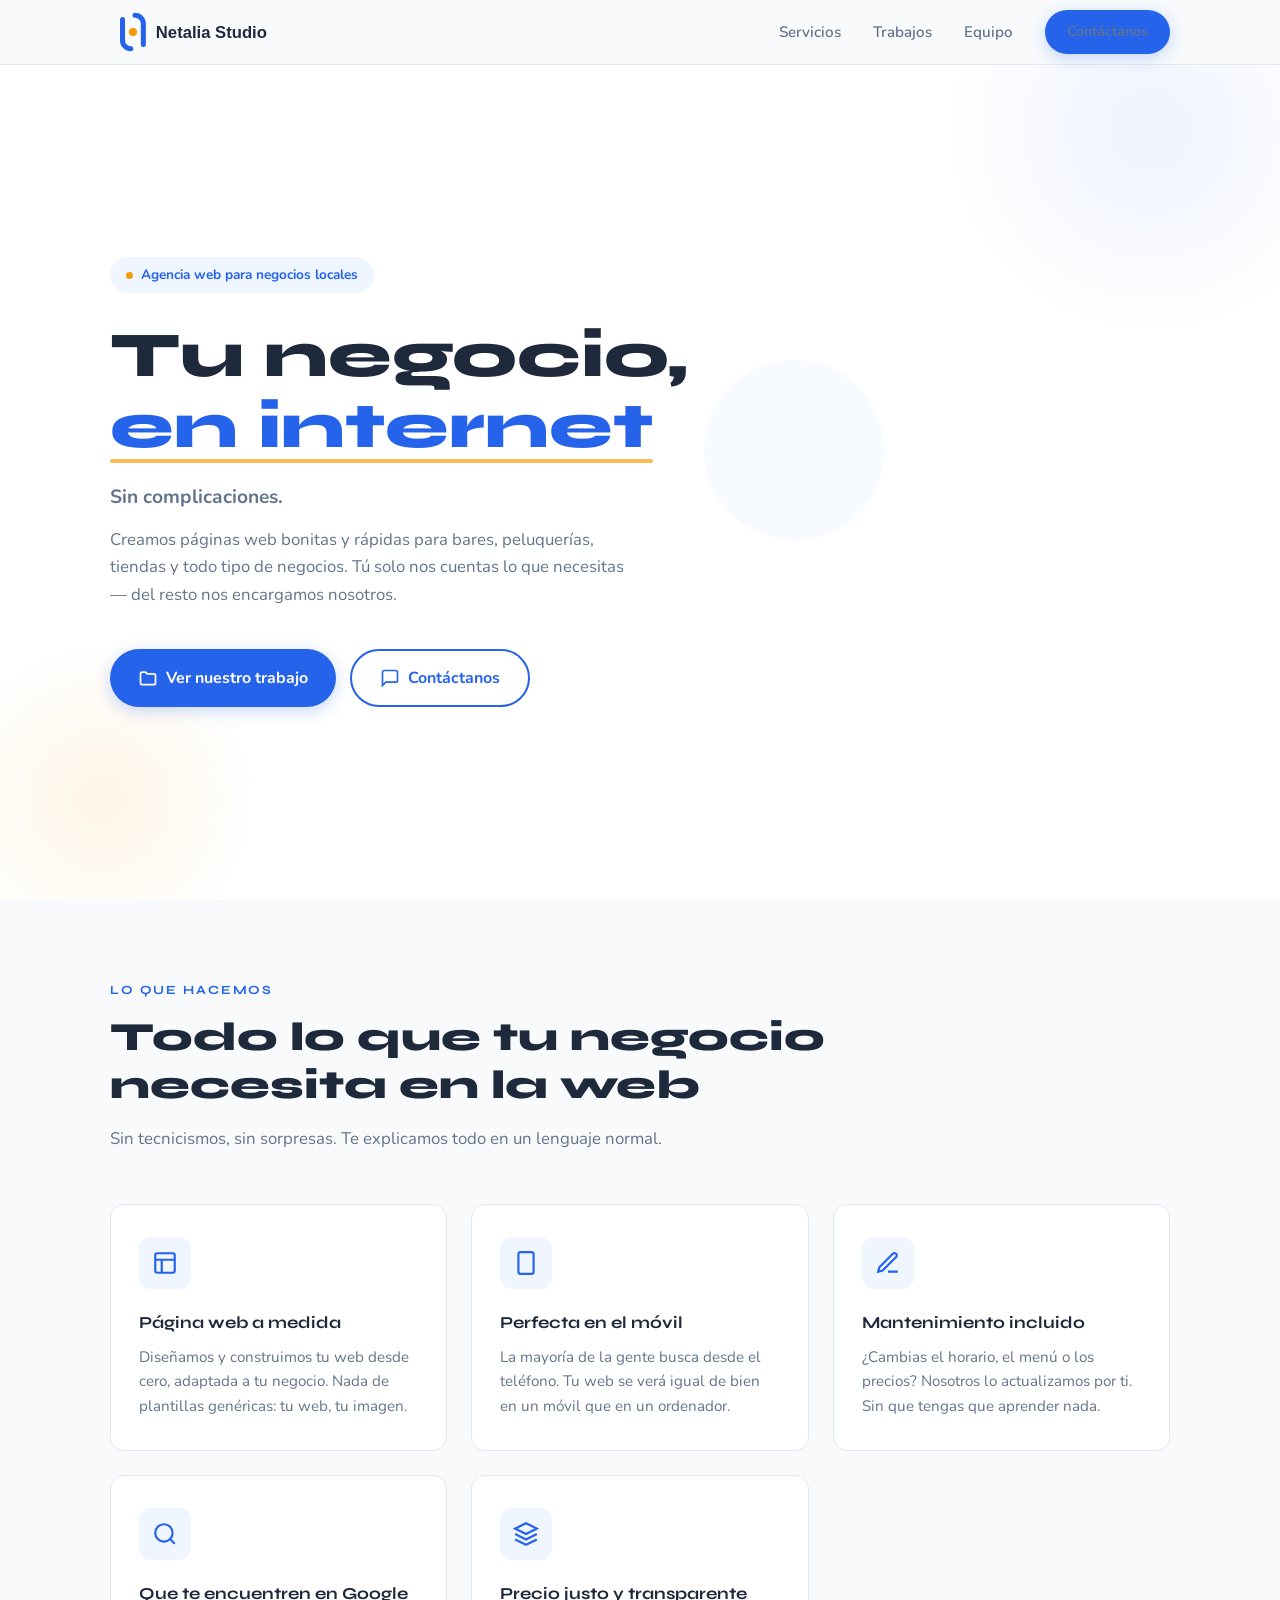
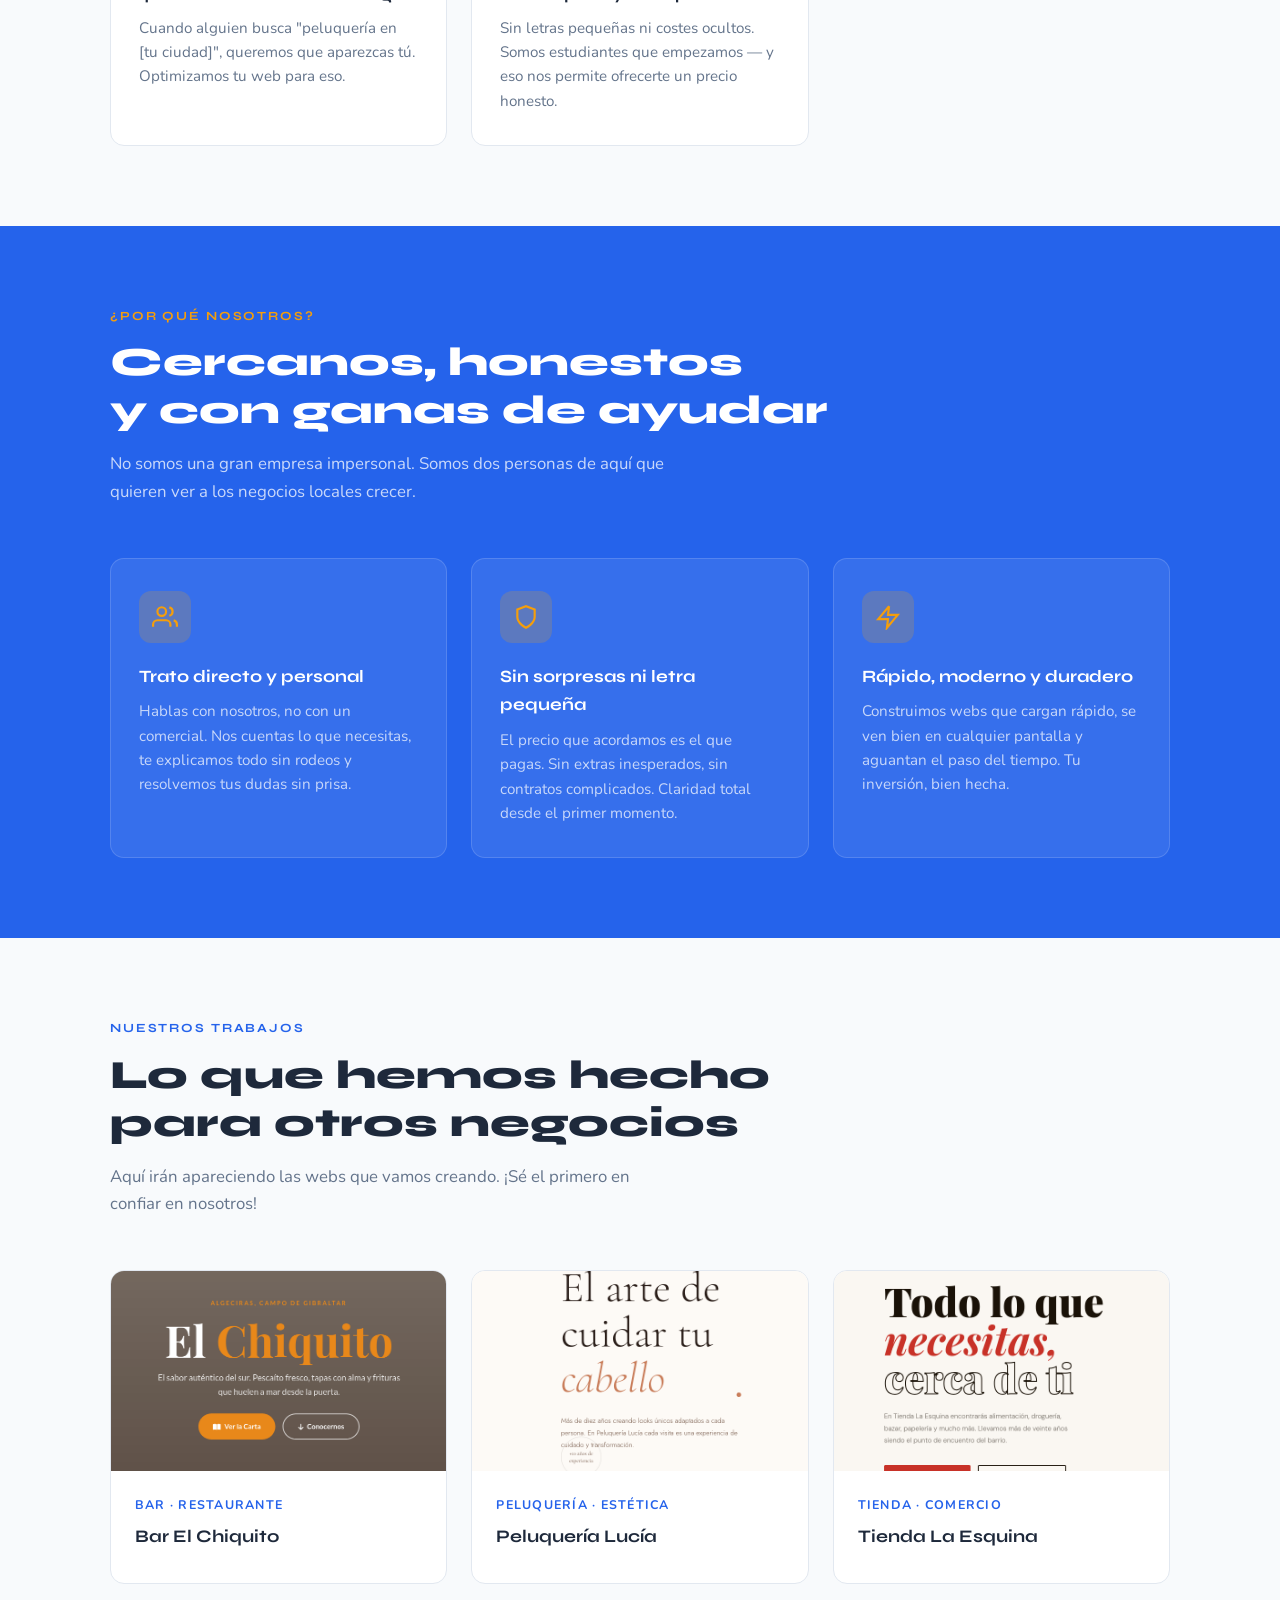
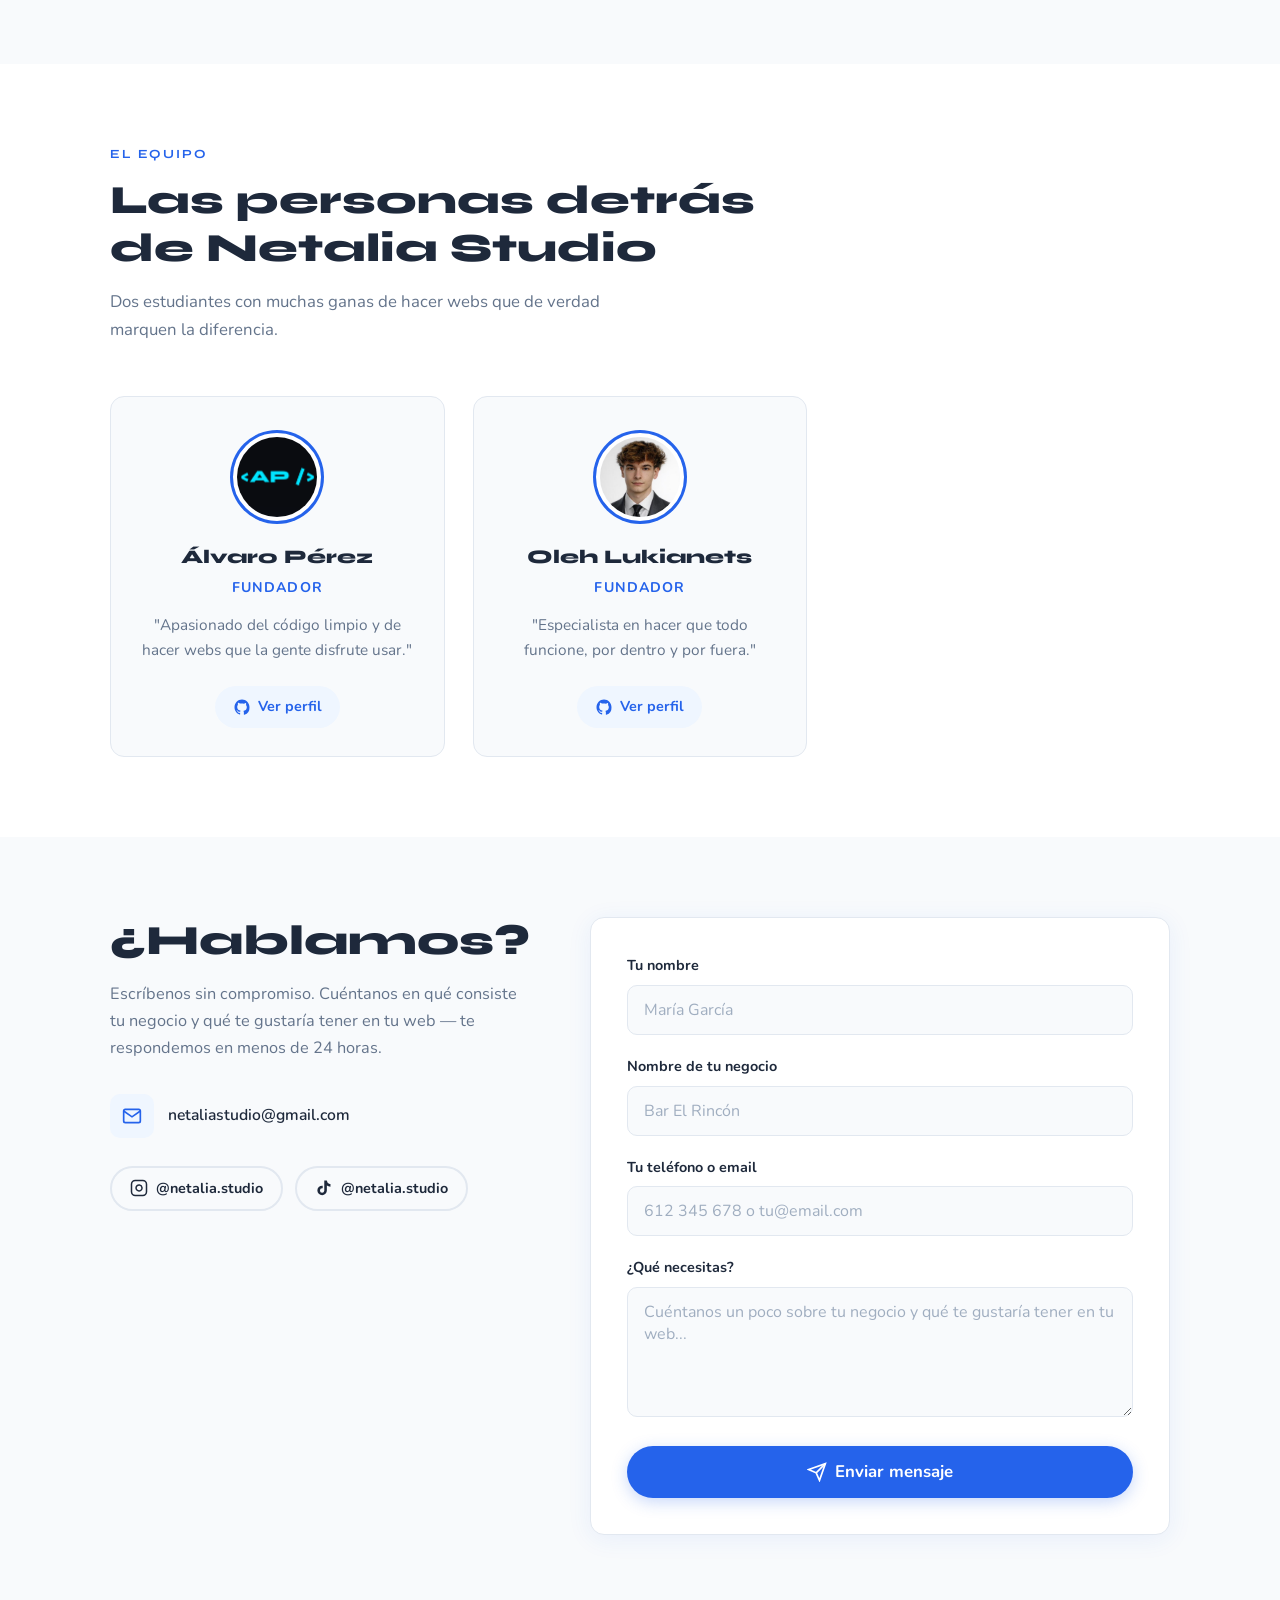
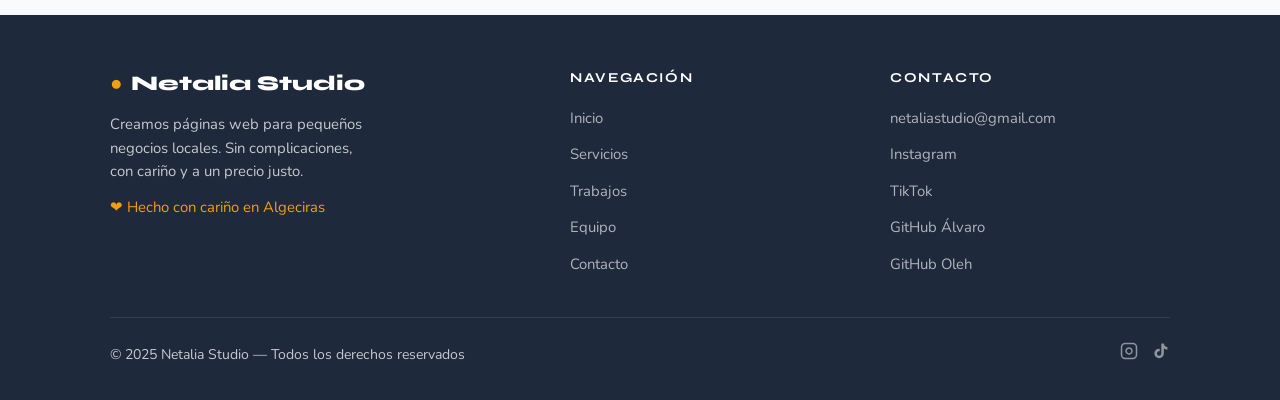
==== commit 4c2bd7a7: "Subida de archivos" ====
--- a/index.html
+++ b/index.html
@@ -1241,6 +1241,7 @@
       color: var(--texto-suave);
       text-align: center;
     }
+
   </style>
 </head>
 
@@ -1349,131 +1350,6 @@
        Si añades logo real: sustituye el div.cliente-logo por:
        <img src="logo-cliente.png" alt="Nombre" class="cliente-logo" style="object-fit:contain;padding:8px;">
   ============================================================ -->
-  <section class="clientes" id="clientes">
-    <div class="clientes-header container fade-in">
-      <p class="section-label">Comercios satisfechos</p>
-      <h2 class="section-title">Negocios que ya están<br>en internet con nosotros</h2>
-      <p class="section-desc">Pasa el ratón para ver cada uno — haz clic para visitar su web.</p>
-    </div>
-
-    <div class="clientes-track-outer">
-      <div class="clientes-track" id="clientes-track">
-
-        <!-- ===== COPIA 1 — modifica estas cards con tus clientes reales ===== -->
-        <div class="clientes-set">
-
-          <!-- PLACEHOLDER 1 — SUSTITUIR -->
-          <a href="#" class="cliente-card" target="_blank" rel="noopener">
-            <div class="cliente-logo">BR</div>
-            <span class="cliente-nombre">Bar El Rincón</span>
-            <span class="cliente-tipo">Bar · Restaurante</span>
-          </a>
-
-          <!-- PLACEHOLDER 2 — SUSTITUIR -->
-          <a href="#" class="cliente-card" target="_blank" rel="noopener">
-            <div class="cliente-logo v2">PL</div>
-            <span class="cliente-nombre">Peluquería Lucía</span>
-            <span class="cliente-tipo">Peluquería · Estética</span>
-          </a>
-
-          <!-- PLACEHOLDER 3 — SUSTITUIR -->
-          <a href="#" class="cliente-card" target="_blank" rel="noopener">
-            <div class="cliente-logo v3">TE</div>
-            <span class="cliente-nombre">Tienda La Esquina</span>
-            <span class="cliente-tipo">Tienda · Comercio</span>
-          </a>
-
-          <!-- PLACEHOLDER 4 — SUSTITUIR -->
-          <a href="#" class="cliente-card" target="_blank" rel="noopener">
-            <div class="cliente-logo v4">CF</div>
-            <span class="cliente-nombre">Cafetería Sol</span>
-            <span class="cliente-tipo">Cafetería · Pastelería</span>
-          </a>
-
-          <!-- PLACEHOLDER 5 — SUSTITUIR -->
-          <a href="#" class="cliente-card" target="_blank" rel="noopener">
-            <div class="cliente-logo v5">TF</div>
-            <span class="cliente-nombre">Taller Ferreiro</span>
-            <span class="cliente-tipo">Taller · Automoción</span>
-          </a>
-
-          <!-- PLACEHOLDER 6 — SUSTITUIR -->
-          <a href="#" class="cliente-card" target="_blank" rel="noopener">
-            <div class="cliente-logo">FM</div>
-            <span class="cliente-nombre">Farmacia Morales</span>
-            <span class="cliente-tipo">Farmacia · Salud</span>
-          </a>
-
-          <!-- PLACEHOLDER 7 — SUSTITUIR -->
-          <a href="#" class="cliente-card" target="_blank" rel="noopener">
-            <div class="cliente-logo v2">GC</div>
-            <span class="cliente-nombre">Gym Costa</span>
-            <span class="cliente-tipo">Gimnasio · Deporte</span>
-          </a>
-
-          <!-- PLACEHOLDER 8 — SUSTITUIR -->
-          <a href="#" class="cliente-card" target="_blank" rel="noopener">
-            <div class="cliente-logo v3">FS</div>
-            <span class="cliente-nombre">Floristería Sueño</span>
-            <span class="cliente-tipo">Floristería · Regalos</span>
-          </a>
-
-        </div>
-        <!-- ===== FIN COPIA 1 ===== -->
-
-        <!-- ===== COPIA 2 — idéntica a la 1, necesaria para el loop infinito ===== -->
-        <div class="clientes-set" aria-hidden="true">
-
-          <a href="#" class="cliente-card" target="_blank" rel="noopener">
-            <div class="cliente-logo">BR</div>
-            <span class="cliente-nombre">Bar El Rincón</span>
-            <span class="cliente-tipo">Bar · Restaurante</span>
-          </a>
-          <a href="#" class="cliente-card" target="_blank" rel="noopener">
-            <div class="cliente-logo v2">PL</div>
-            <span class="cliente-nombre">Peluquería Lucía</span>
-            <span class="cliente-tipo">Peluquería · Estética</span>
-          </a>
-          <a href="#" class="cliente-card" target="_blank" rel="noopener">
-            <div class="cliente-logo v3">TE</div>
-            <span class="cliente-nombre">Tienda La Esquina</span>
-            <span class="cliente-tipo">Tienda · Comercio</span>
-          </a>
-          <a href="#" class="cliente-card" target="_blank" rel="noopener">
-            <div class="cliente-logo v4">CF</div>
-            <span class="cliente-nombre">Cafetería Sol</span>
-            <span class="cliente-tipo">Cafetería · Pastelería</span>
-          </a>
-          <a href="#" class="cliente-card" target="_blank" rel="noopener">
-            <div class="cliente-logo v5">TF</div>
-            <span class="cliente-nombre">Taller Ferreiro</span>
-            <span class="cliente-tipo">Taller · Automoción</span>
-          </a>
-          <a href="#" class="cliente-card" target="_blank" rel="noopener">
-            <div class="cliente-logo">FM</div>
-            <span class="cliente-nombre">Farmacia Morales</span>
-            <span class="cliente-tipo">Farmacia · Salud</span>
-          </a>
-          <a href="#" class="cliente-card" target="_blank" rel="noopener">
-            <div class="cliente-logo v2">GC</div>
-            <span class="cliente-nombre">Gym Costa</span>
-            <span class="cliente-tipo">Gimnasio · Deporte</span>
-          </a>
-          <a href="#" class="cliente-card" target="_blank" rel="noopener">
-            <div class="cliente-logo v3">FS</div>
-            <span class="cliente-nombre">Floristería Sueño</span>
-            <span class="cliente-tipo">Floristería · Regalos</span>
-          </a>
-
-        </div>
-        <!-- ===== FIN COPIA 2 ===== -->
-
-      </div>
-    </div>
-  </section>
-
-
-
 
   <!-- ============================================================
        SERVICIOS
@@ -1633,52 +1509,43 @@
       <div class="portfolio-grid">
 
         <!-- Proyecto placeholder 1 — SUSTITUIR con proyecto real -->
+         <a href="https://oleglukyy.github.io/barchiquito/">
         <div class="portfolio-card fade-in">
           <div class="portfolio-placeholder">
-            <svg viewBox="0 0 24 24" fill="none" stroke="currentColor" stroke-width="1.5">
-              <rect x="3" y="3" width="18" height="18" rx="2" />
-              <path d="M3 9h18M9 21V9" />
-            </svg>
-            <span>Imagen del proyecto</span>
+            <img src="src/plantilla1.png" style="width:100%;height:200px;object-fit:cover;">
           </div>
           <div class="portfolio-meta">
             <p class="portfolio-tipo">Bar · Restaurante</p>
-            <h3>Bar El Rincón</h3>
-            <span class="portfolio-badge">⭐ ¡Sé el primero!</span>
-          </div>
-        </div>
+            <h3>Bar El Chiquito</h3>
+          </div>
+        </div>
+        </a>
 
         <!-- Proyecto placeholder 2 — SUSTITUIR con proyecto real -->
+
+        <a href="plantillas/plantilla2.html">
         <div class="portfolio-card fade-in">
           <div class="portfolio-placeholder">
-            <svg viewBox="0 0 24 24" fill="none" stroke="currentColor" stroke-width="1.5">
-              <rect x="3" y="3" width="18" height="18" rx="2" />
-              <path d="M3 9h18M9 21V9" />
-            </svg>
-            <span>Imagen del proyecto</span>
+            <img src="src/plantilla2.png" style="width:100%;height:200px;object-fit:cover;">
           </div>
           <div class="portfolio-meta">
             <p class="portfolio-tipo">Peluquería · Estética</p>
             <h3>Peluquería Lucía</h3>
-            <span class="portfolio-badge">⭐ ¡Sé el primero!</span>
-          </div>
-        </div>
+          </div>
+        </div></a>
 
         <!-- Proyecto placeholder 3 — SUSTITUIR con proyecto real -->
+         <a href="plantillas/plantilla3.html">
         <div class="portfolio-card fade-in">
           <div class="portfolio-placeholder">
-            <svg viewBox="0 0 24 24" fill="none" stroke="currentColor" stroke-width="1.5">
-              <rect x="3" y="3" width="18" height="18" rx="2" />
-              <path d="M3 9h18M9 21V9" />
-            </svg>
-            <span>Imagen del proyecto</span>
+            <img src="src/plantilla3.png" style="width:100%;height:200px;object-fit:cover;">
           </div>
           <div class="portfolio-meta">
             <p class="portfolio-tipo">Tienda · Comercio</p>
             <h3>Tienda La Esquina</h3>
-            <span class="portfolio-badge">⭐ ¡Sé el primero!</span>
-          </div>
-        </div>
+          </div>
+        </div>
+      </a>
 
       </div>
     </div>
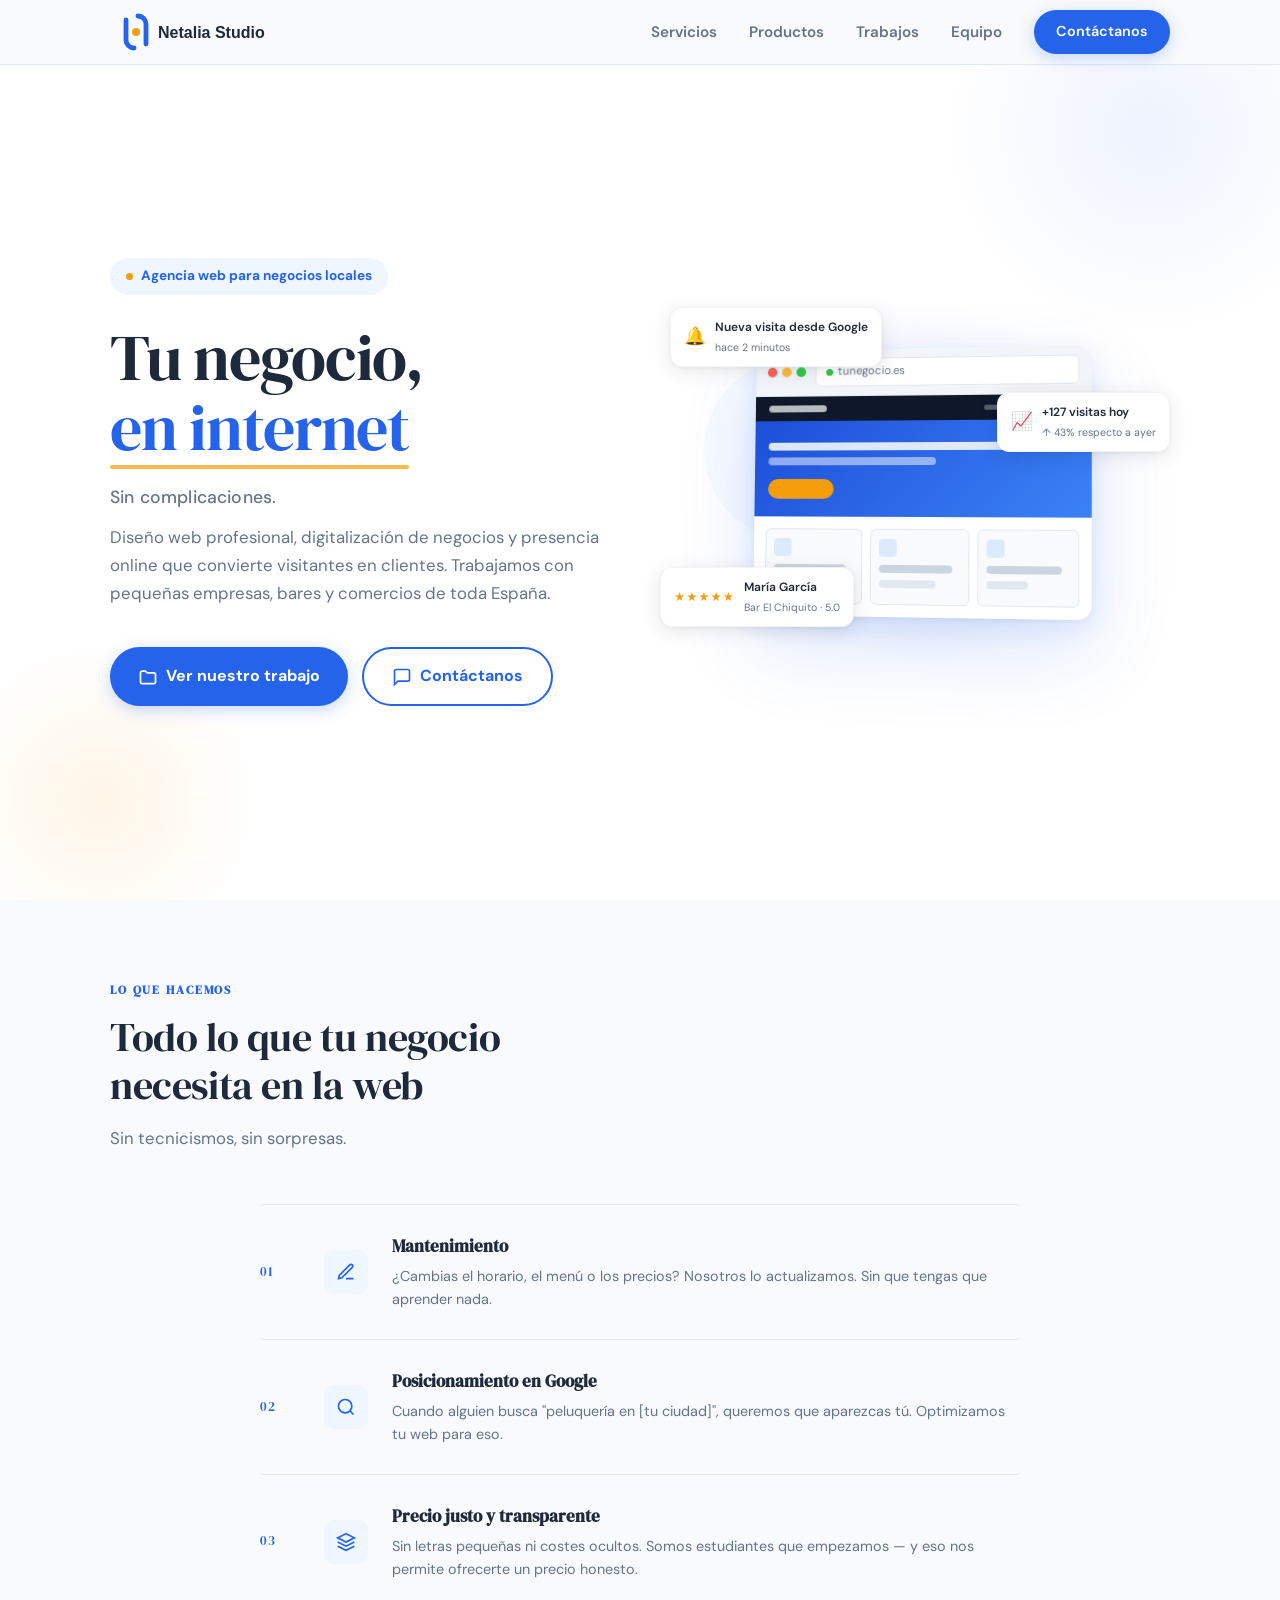
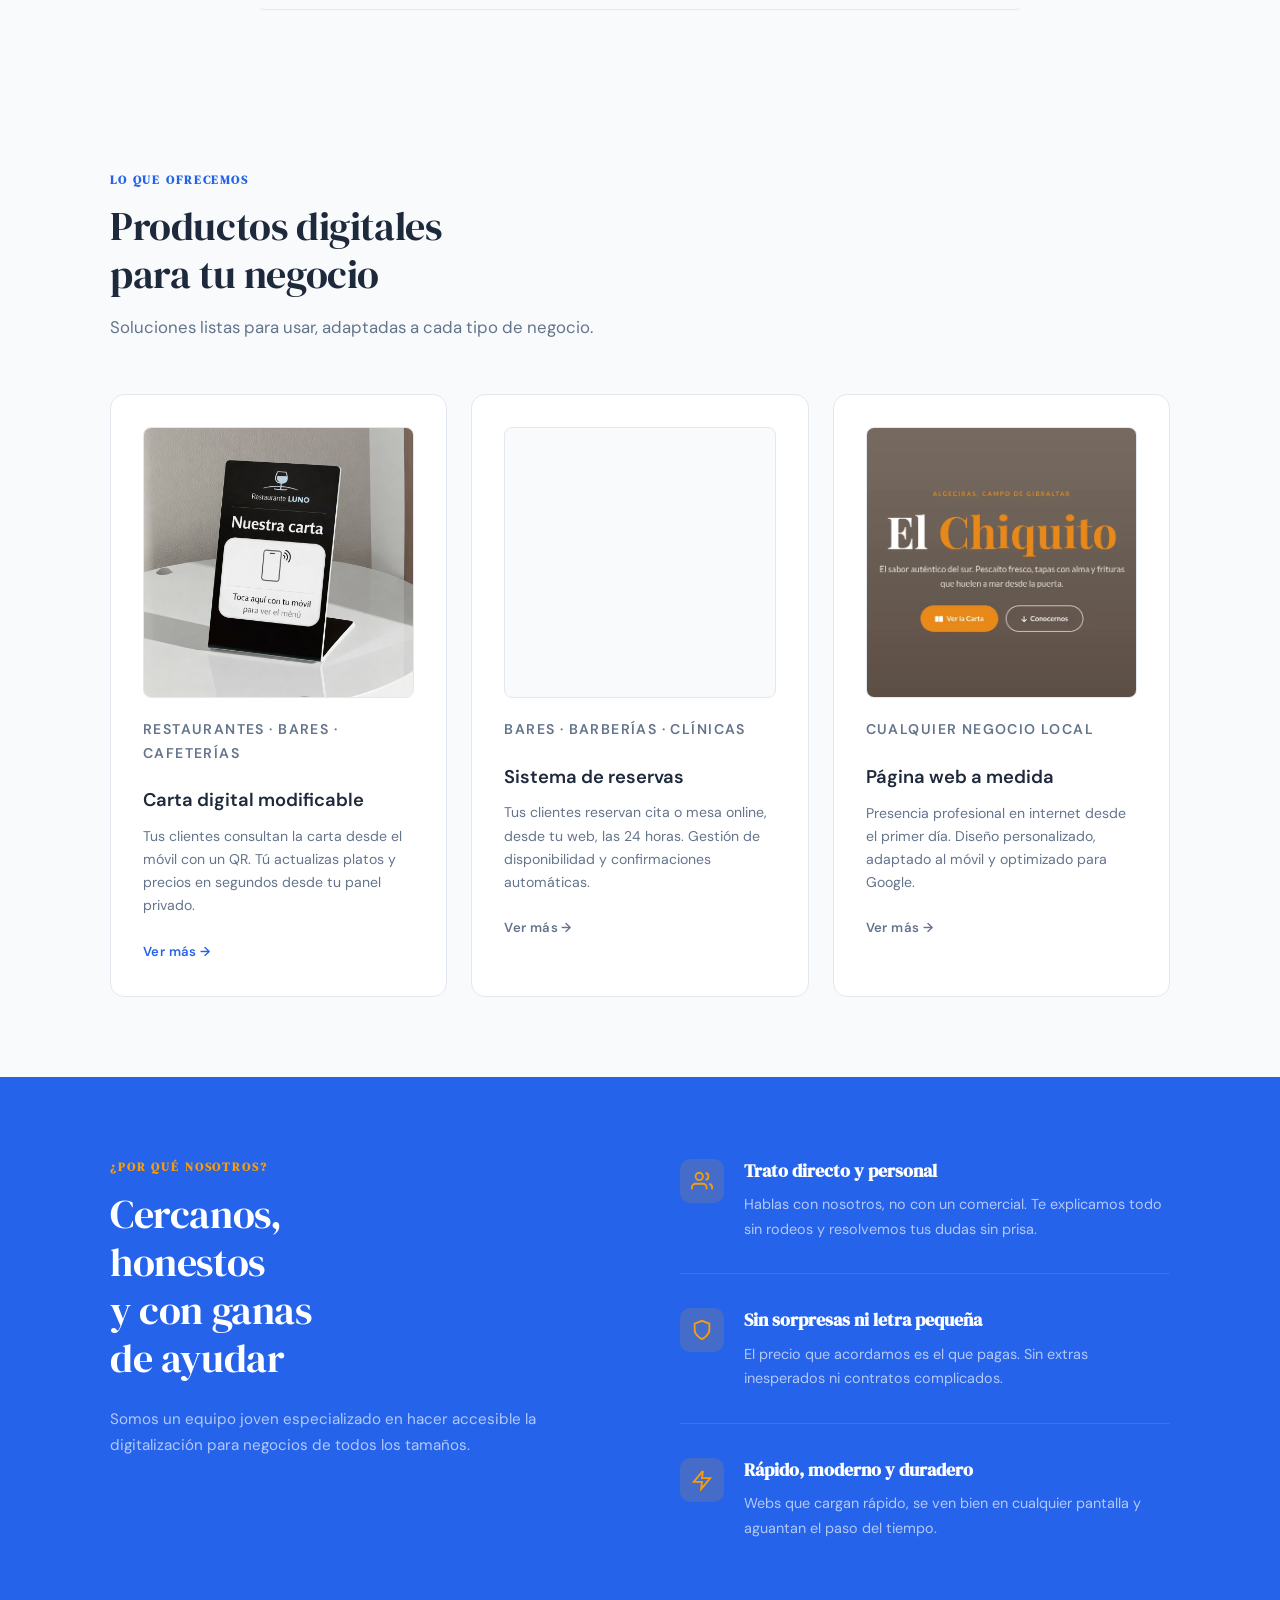
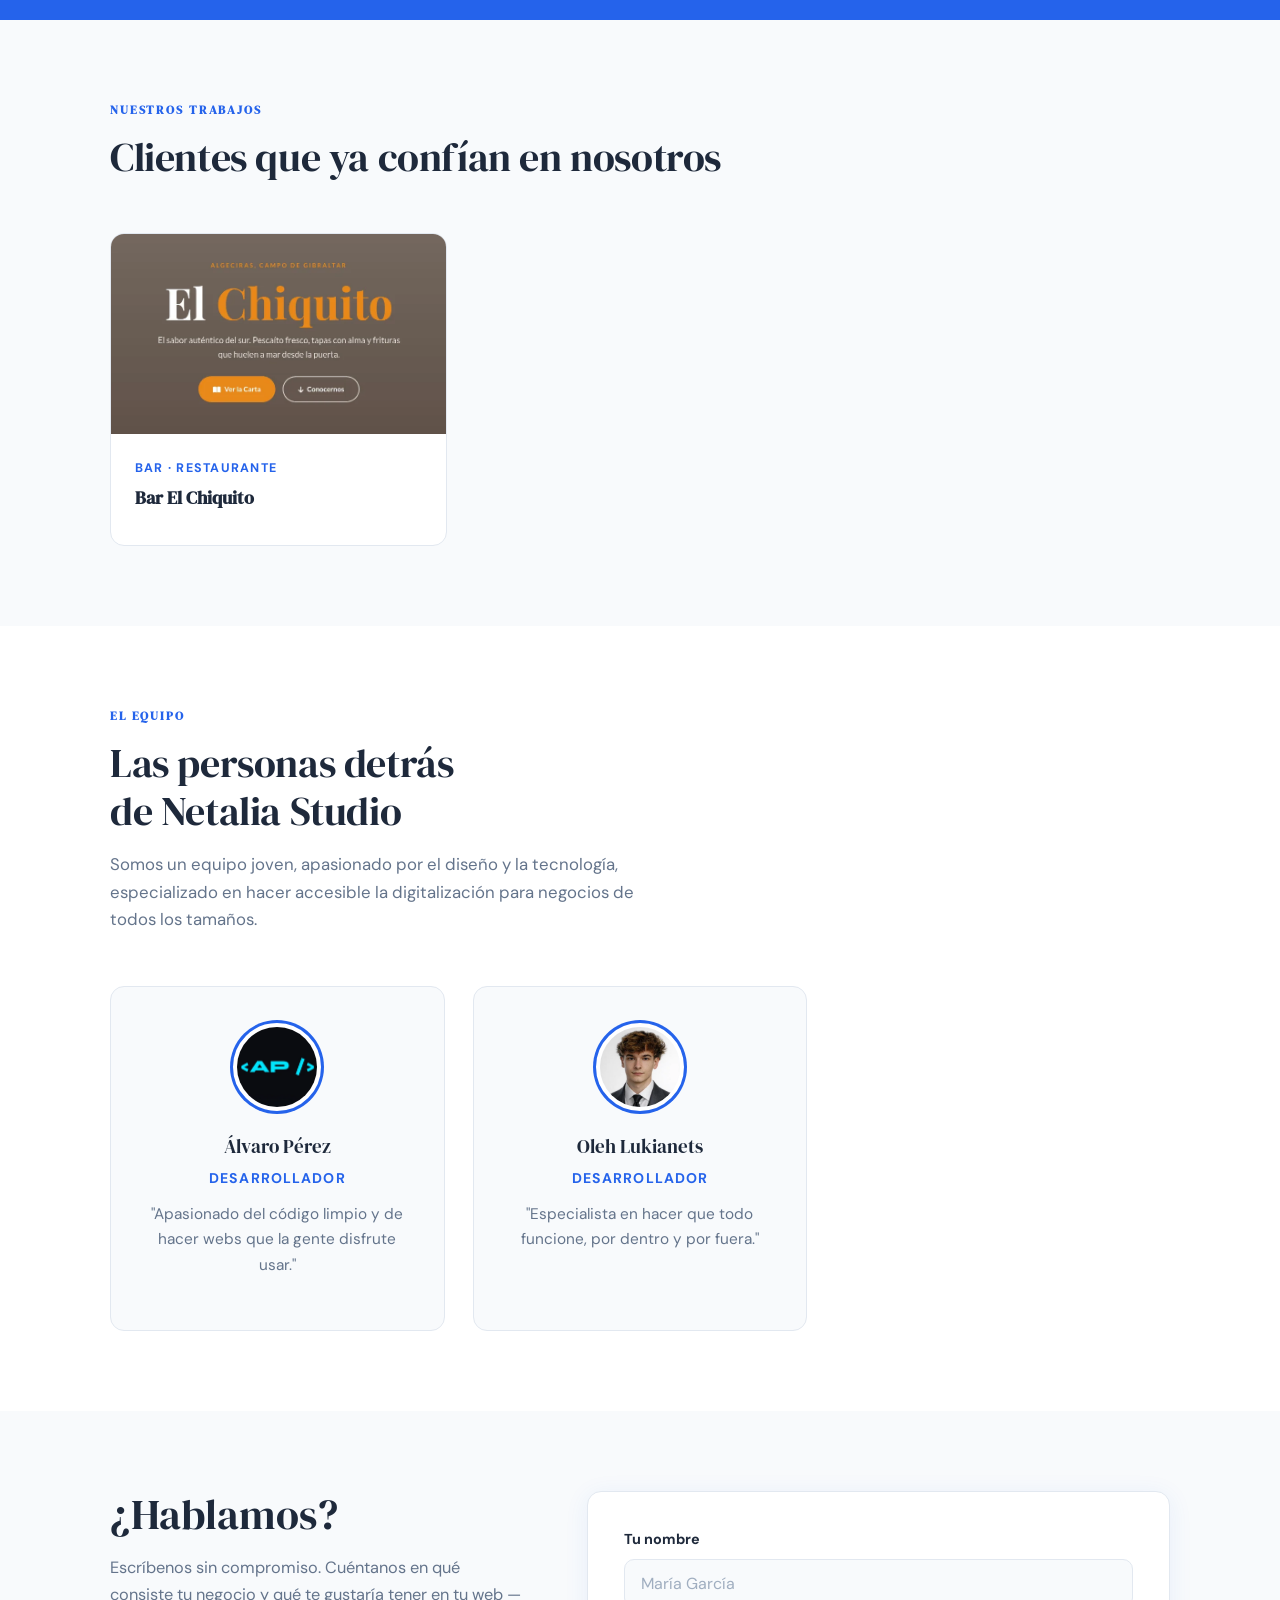
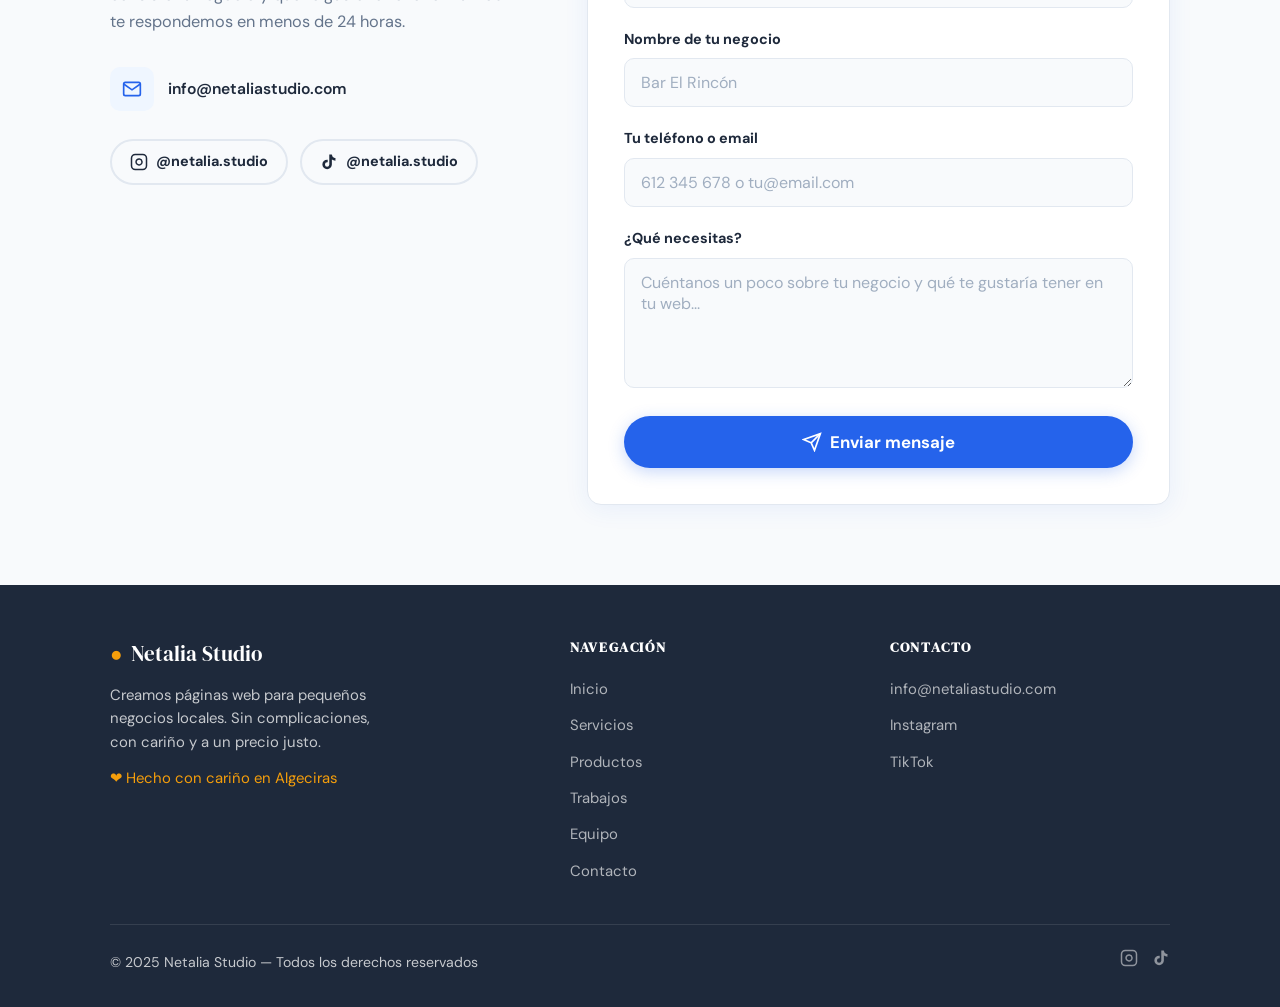
==== commit 48a671c3: "Add files via upload" ====
--- a/index.html
+++ b/index.html
@@ -1,1847 +1,862 @@
-<!DOCTYPE html>
+<!doctype html>
 <html lang="es">
-
-<head>
-  <meta charset="UTF-8" />
-  <meta name="viewport" content="width=device-width, initial-scale=1.0" />
-  <title>Netalia Studio — Tu negocio, en internet</title>
-  <meta name="description"
-    content="Netalia Studio — Creamos páginas web para pequeños negocios. Sin complicaciones, a precio justo." />
-
-  <!-- Google Fonts: Syne (display) + Nunito (body) -->
-  <link rel="preconnect" href="https://fonts.googleapis.com" />
-  <link rel="preconnect" href="https://fonts.gstatic.com" crossorigin />
-  <link
-    href="https://fonts.googleapis.com/css2?family=Syne:wght@600;700;800&family=Nunito:wght@400;500;600;700&display=swap"
-    rel="stylesheet" />
-
-  <link rel="shortcut icon" href="src/icono.svg" type="image/x-icon">
-
-  <style>
-    /* ============================================================
-       VARIABLES Y RESET
-    ============================================================ */
-    :root {
-      --azul: #2563EB;
-      --azul-oscuro: #1D4ED8;
-      --azul-claro: #EFF6FF;
-      --ambar: #F59E0B;
-      --ambar-claro: #FFFBEB;
-      --texto: #1E293B;
-      --texto-suave: #64748B;
-      --fondo: #F8FAFC;
-      --blanco: #FFFFFF;
-      --borde: #E2E8F0;
-      --radio: 14px;
-      --sombra: 0 4px 24px rgba(37, 99, 235, 0.08);
-      --sombra-hover: 0 8px 32px rgba(37, 99, 235, 0.18);
-      --font-display: 'Syne', sans-serif;
-      --font-body: 'Nunito', sans-serif;
-    }
-
-    *,
-    *::before,
-    *::after {
-      box-sizing: border-box;
-      margin: 0;
-      padding: 0;
-    }
-
-    html {
-      scroll-behavior: smooth;
-      font-size: 16px;
-    }
-
-    body {
-      font-family: var(--font-body);
-      background: var(--fondo);
-      color: var(--texto);
-      line-height: 1.65;
-      overflow-x: hidden;
-    }
-
-    img {
-      max-width: 100%;
-      display: block;
-    }
-
-    a {
-      text-decoration: none;
-      color: inherit;
-    }
-
-    ul {
-      list-style: none;
-    }
-
-    /* ============================================================
-       UTILIDADES
-    ============================================================ */
-    .container {
-      width: 100%;
-      max-width: 1100px;
-      margin: 0 auto;
-      padding: 0 20px;
-    }
-
-    .section {
-      padding: 80px 0;
-    }
-
-    .section-label {
-      font-family: var(--font-display);
-      font-size: 0.78rem;
-      font-weight: 700;
-      letter-spacing: 0.15em;
-      text-transform: uppercase;
-      color: var(--azul);
-      margin-bottom: 12px;
-    }
-
-    .section-title {
-      font-family: var(--font-display);
-      font-size: clamp(1.75rem, 4vw, 2.5rem);
-      font-weight: 800;
-      color: var(--texto);
-      line-height: 1.2;
-      margin-bottom: 16px;
-    }
-
-    .section-desc {
-      font-size: 1.05rem;
-      color: var(--texto-suave);
-      max-width: 560px;
-    }
-
-    .section-header {
-      margin-bottom: 52px;
-    }
-
-    /* Fade-in al scroll */
-    .fade-in {
-      opacity: 0;
-      transform: translateY(28px);
-      transition: opacity 0.55s ease, transform 0.55s ease;
-    }
-
-    .fade-in.visible {
-      opacity: 1;
-      transform: none;
-    }
-
-    /* Botones */
-    .btn {
-      display: inline-flex;
-      align-items: center;
-      gap: 8px;
-      font-family: var(--font-body);
-      font-size: 1rem;
-      font-weight: 700;
-      padding: 14px 28px;
-      border-radius: 50px;
-      border: none;
-      cursor: pointer;
-      transition: transform 0.18s ease, box-shadow 0.18s ease, background 0.18s ease;
-      min-height: 52px;
-      white-space: nowrap;
-    }
-
-    .btn:hover {
-      transform: scale(1.035);
-    }
-
-    .btn-primary {
-      background: var(--azul);
-      color: var(--blanco);
-      box-shadow: 0 4px 16px rgba(37, 99, 235, 0.25);
-    }
-
-    .btn-primary:hover {
-      background: var(--azul-oscuro);
-      box-shadow: 0 6px 20px rgba(37, 99, 235, 0.35);
-    }
-
-    .btn-secondary {
-      background: var(--blanco);
-      color: var(--azul);
-      border: 2px solid var(--azul);
-    }
-
-    .btn-secondary:hover {
-      background: var(--azul-claro);
-    }
-
-    .btn-ambar {
-      background: var(--ambar);
-      color: var(--texto);
-      box-shadow: 0 4px 16px rgba(245, 158, 11, 0.25);
-    }
-
-    .btn-ambar:hover {
-      background: #D97706;
-      box-shadow: 0 6px 20px rgba(245, 158, 11, 0.35);
-    }
-
-    /* ============================================================
-       NAVBAR
-    ============================================================ */
-    .navbar {
-      position: fixed;
-      top: 0;
-      left: 0;
-      right: 0;
-      z-index: 999;
-      background: rgba(248, 250, 252, 0.92);
-      backdrop-filter: blur(12px);
-      -webkit-backdrop-filter: blur(12px);
-      border-bottom: 1px solid var(--borde);
-      transition: box-shadow 0.2s;
-    }
-
-    .navbar.scrolled {
-      box-shadow: 0 2px 20px rgba(37, 99, 235, 0.08);
-    }
-
-    .navbar-inner {
-      display: flex;
-      align-items: center;
-      justify-content: space-between;
-      height: 64px;
-    }
-
-    /* Logo */
-    .navbar-logo {
-      font-family: var(--font-display);
-      font-weight: 800;
-      font-size: 40rem;
-      color: var(--texto);
-      display: flex;
-      align-items: center;
-      gap: 100px;
-    }
-
-    .navbar-img {
-      width: 200px;
-    }
-
-    /* Nav links escritorio */
-    .nav-links {
-      display: flex;
-      align-items: center;
-      gap: 32px;
-    }
-
-    .nav-links a {
-      font-size: 0.95rem;
-      font-weight: 600;
-      color: var(--texto-suave);
-      transition: color 0.18s;
-    }
-
-    .nav-links a:hover {
-      color: var(--azul);
-    }
-
-    .nav-links .btn {
-      min-height: 40px;
-      padding: 10px 22px;
-      font-size: 0.9rem;
-    }
-
-    /* Hamburger */
-    .hamburger {
-      display: none;
-      flex-direction: column;
-      justify-content: center;
-      gap: 5px;
-      width: 44px;
-      height: 44px;
-      background: none;
-      border: none;
-      cursor: pointer;
-      padding: 8px;
-      border-radius: 8px;
-      transition: background 0.18s;
-    }
-
-    .hamburger:hover {
-      background: var(--borde);
-    }
-
-    .hamburger span {
-      display: block;
-      width: 22px;
-      height: 2px;
-      background: var(--texto);
-      border-radius: 2px;
-      transition: transform 0.25s, opacity 0.25s;
-    }
-
-    .hamburger.active span:nth-child(1) {
-      transform: translateY(7px) rotate(45deg);
-    }
-
-    .hamburger.active span:nth-child(2) {
-      opacity: 0;
-    }
-
-    .hamburger.active span:nth-child(3) {
-      transform: translateY(-7px) rotate(-45deg);
-    }
-
-    /* Menú móvil */
-    .mobile-menu {
-      display: none;
-      flex-direction: column;
-      gap: 4px;
-      padding: 16px 20px 20px;
-      background: var(--blanco);
-      border-top: 1px solid var(--borde);
-    }
-
-    .mobile-menu.open {
-      display: flex;
-    }
-
-    .mobile-menu a {
-      font-size: 1.05rem;
-      font-weight: 600;
-      color: var(--texto);
-      padding: 12px 8px;
-      border-radius: 8px;
-      transition: background 0.15s, color 0.15s;
-    }
-
-    .mobile-menu a:hover {
-      background: var(--azul-claro);
-      color: var(--azul);
-    }
-
-    .mobile-menu .btn {
-      margin-top: 8px;
-      justify-content: center;
-    }
-
-    /* ============================================================
-       HERO
-    ============================================================ */
-    .hero {
-      min-height: 100vh;
-      display: flex;
-      align-items: center;
-      padding-top: 64px;
-      position: relative;
-      overflow: hidden;
-      background: var(--blanco);
-    }
-
-    /* Formas geométricas de fondo */
-    .hero-bg {
-      position: absolute;
-      inset: 0;
-      pointer-events: none;
-      z-index: 0;
-    }
-
-    .hero-bg .shape-1 {
-      position: absolute;
-      top: -80px;
-      right: -80px;
-      width: 420px;
-      height: 420px;
-      background: radial-gradient(circle, rgba(37, 99, 235, 0.08) 0%, transparent 70%);
-      border-radius: 50%;
-    }
-
-    .hero-bg .shape-2 {
-      position: absolute;
-      bottom: -60px;
-      left: -60px;
-      width: 320px;
-      height: 320px;
-      background: radial-gradient(circle, rgba(245, 158, 11, 0.1) 0%, transparent 70%);
-      border-radius: 50%;
-    }
-
-    .hero-bg .shape-3 {
-      position: absolute;
-      top: 40%;
-      left: 55%;
-      width: 180px;
-      height: 180px;
-      background: var(--azul-claro);
-      border-radius: 50%;
-      opacity: 0.5;
-    }
-
-    .hero-content {
-      position: relative;
-      z-index: 1;
-      max-width: 700px;
-    }
-
-    .hero-badge {
-      display: inline-flex;
-      align-items: center;
-      gap: 8px;
-      background: var(--azul-claro);
-      color: var(--azul);
-      font-size: 0.85rem;
-      font-weight: 700;
-      padding: 7px 16px;
-      border-radius: 50px;
-      margin-bottom: 28px;
-    }
-
-    .hero-badge .dot {
-      width: 7px;
-      height: 7px;
-      background: var(--ambar);
-      border-radius: 50%;
-    }
-
-    .hero-title {
-      font-family: var(--font-display);
-      font-size: clamp(2.4rem, 6vw, 4rem);
-      font-weight: 800;
-      line-height: 1.1;
-      color: var(--texto);
-      margin-bottom: 20px;
-    }
-
-    .hero-title .highlight {
-      color: var(--azul);
-      position: relative;
-    }
-
-    .hero-title .highlight::after {
-      content: '';
-      position: absolute;
-      bottom: 2px;
-      left: 0;
-      right: 0;
-      height: 4px;
-      background: var(--ambar);
-      border-radius: 2px;
-      opacity: 0.7;
-    }
-
-    .hero-tagline {
-      font-size: 1.2rem;
-      font-weight: 700;
-      color: var(--texto-suave);
-      margin-bottom: 12px;
-    }
-
-    .hero-desc {
-      font-size: 1.05rem;
-      color: var(--texto-suave);
-      margin-bottom: 40px;
-      max-width: 520px;
-    }
-
-    .hero-btns {
-      display: flex;
-      flex-wrap: wrap;
-      gap: 14px;
-    }
-
-    /* ============================================================
-       SERVICIOS
-    ============================================================ */
-    .servicios {
-      background: var(--fondo);
-    }
-
-    .servicios-grid {
-      display: grid;
-      grid-template-columns: repeat(auto-fill, minmax(280px, 1fr));
-      gap: 24px;
-    }
-
-    .servicio-card {
-      background: var(--blanco);
-      border: 1px solid var(--borde);
-      border-radius: var(--radio);
-      padding: 32px 28px;
-      transition: transform 0.2s ease, box-shadow 0.2s ease;
-    }
-
-    .servicio-card:hover {
-      transform: translateY(-4px);
-      box-shadow: var(--sombra-hover);
-    }
-
-    .servicio-icon {
-      width: 52px;
-      height: 52px;
-      background: var(--azul-claro);
-      border-radius: 12px;
-      display: flex;
-      align-items: center;
-      justify-content: center;
-      margin-bottom: 20px;
-      color: var(--azul);
-    }
-
-    .servicio-icon svg {
-      width: 26px;
-      height: 26px;
-    }
-
-    .servicio-card h3 {
-      font-family: var(--font-display);
-      font-size: 1.05rem;
-      font-weight: 700;
-      color: var(--texto);
-      margin-bottom: 8px;
-    }
-
-    .servicio-card p {
-      font-size: 0.95rem;
-      color: var(--texto-suave);
-      line-height: 1.6;
-    }
-
-    /* ============================================================
-       POR QUÉ ELEGIRNOS
-    ============================================================ */
-    .porque {
-      background: var(--azul);
-      color: var(--blanco);
-    }
-
-    .porque .section-label {
-      color: var(--ambar);
-    }
-
-    .porque .section-title {
-      color: var(--blanco);
-    }
-
-    .porque .section-desc {
-      color: rgba(255, 255, 255, 0.75);
-    }
-
-    .porque-grid {
-      display: grid;
-      grid-template-columns: repeat(auto-fill, minmax(280px, 1fr));
-      gap: 24px;
-    }
-
-    .porque-card {
-      background: rgba(255, 255, 255, 0.08);
-      border: 1px solid rgba(255, 255, 255, 0.15);
-      border-radius: var(--radio);
-      padding: 32px 28px;
-      transition: background 0.2s, transform 0.2s;
-    }
-
-    .porque-card:hover {
-      background: rgba(255, 255, 255, 0.13);
-      transform: translateY(-4px);
-    }
-
-    .porque-icon {
-      width: 52px;
-      height: 52px;
-      background: rgba(245, 158, 11, 0.2);
-      border-radius: 12px;
-      display: flex;
-      align-items: center;
-      justify-content: center;
-      margin-bottom: 20px;
-      color: var(--ambar);
-    }
-
-    .porque-icon svg {
-      width: 26px;
-      height: 26px;
-    }
-
-    .porque-card h3 {
-      font-family: var(--font-display);
-      font-size: 1.08rem;
-      font-weight: 700;
-      color: var(--blanco);
-      margin-bottom: 8px;
-    }
-
-    .porque-card p {
-      font-size: 0.95rem;
-      color: rgba(255, 255, 255, 0.72);
-      line-height: 1.6;
-    }
-
-    /* ============================================================
-       PORTFOLIO
-    ============================================================ */
-    .portfolio {
-      background: var(--fondo);
-    }
-
-    .portfolio-grid {
-      display: grid;
-      grid-template-columns: repeat(auto-fill, minmax(300px, 1fr));
-      gap: 24px;
-    }
-
-    /* ====== AÑADE TUS PROYECTOS REALES AQUÍ ======
-       Cada .portfolio-card es un proyecto.
-       Sustituye el contenido del .portfolio-placeholder
-       por una imagen real con <img src="captura.jpg" alt="...">.
-       Rellena .portfolio-meta con el nombre real, tipo y descripción.
-    ================================================ */
-    .portfolio-card {
-      background: var(--blanco);
-      border: 1px solid var(--borde);
-      border-radius: var(--radio);
-      overflow: hidden;
-      transition: transform 0.2s ease, box-shadow 0.2s ease;
-    }
-
-    .portfolio-card:hover {
-      transform: translateY(-4px);
-      box-shadow: var(--sombra-hover);
-    }
-
-    .portfolio-placeholder {
-      height: 200px;
-      display: flex;
-      flex-direction: column;
-      align-items: center;
-      justify-content: center;
-      gap: 12px;
-      background: linear-gradient(135deg, var(--azul-claro) 0%, #DBEAFE 100%);
-      color: var(--azul);
-    }
-
-    .portfolio-placeholder svg {
-      width: 40px;
-      height: 40px;
-      opacity: 0.5;
-    }
-
-    .portfolio-placeholder span {
-      font-size: 0.85rem;
-      font-weight: 600;
-      opacity: 0.6;
-    }
-
-    .portfolio-meta {
-      padding: 24px;
-    }
-
-    .portfolio-tipo {
-      font-size: 0.78rem;
-      font-weight: 700;
-      text-transform: uppercase;
-      letter-spacing: 0.1em;
-      color: var(--azul);
-      margin-bottom: 6px;
-    }
-
-    .portfolio-meta h3 {
-      font-family: var(--font-display);
-      font-size: 1.1rem;
-      font-weight: 700;
-      color: var(--texto);
-      margin-bottom: 8px;
-    }
-
-    .portfolio-badge {
-      display: inline-flex;
-      align-items: center;
-      gap: 6px;
-      background: var(--ambar-claro);
-      color: #92400E;
-      font-size: 0.82rem;
-      font-weight: 700;
-      padding: 5px 12px;
-      border-radius: 50px;
-    }
-
-    /* ============================================================
-       EQUIPO
-    ============================================================ */
-    .equipo {
-      background: var(--blanco);
-    }
-
-    .equipo-grid {
-      display: grid;
-      grid-template-columns: repeat(auto-fill, minmax(300px, 1fr));
-      gap: 28px;
-    }
-
-    .equipo-card {
-      background: var(--fondo);
-      border: 1px solid var(--borde);
-      border-radius: var(--radio);
-      padding: 36px 28px 28px;
-      display: flex;
-      flex-direction: column;
-      align-items: center;
-      text-align: center;
-      transition: transform 0.2s ease, box-shadow 0.2s ease;
-    }
-
-    .equipo-card:hover {
-      transform: translateY(-4px);
-      box-shadow: var(--sombra-hover);
-    }
-
-    /* Avatar con iniciales — sustituye por <img> si tienes foto */
-    .avatar {
-      width: 88px;
-      height: 88px;
-      border-radius: 50%;
-      background: var(--azul);
-      color: var(--blanco);
-      font-family: var(--font-display);
-      font-size: 1.6rem;
-      font-weight: 800;
-      display: flex;
-      align-items: center;
-      justify-content: center;
-      margin-bottom: 20px;
-      border: 4px solid var(--blanco);
-      box-shadow: 0 0 0 3px var(--azul);
-      flex-shrink: 0;
-    }
-
-    .avatar.ambar {
-      background: var(--ambar);
-      box-shadow: 0 0 0 3px var(--ambar);
-      color: var(--texto);
-    }
-
-    .equipo-card h3 {
-      font-family: var(--font-display);
-      font-size: 1.2rem;
-      font-weight: 800;
-      color: var(--texto);
-      margin-bottom: 4px;
-    }
-
-    .equipo-rol {
-      font-size: 0.88rem;
-      font-weight: 700;
-      text-transform: uppercase;
-      letter-spacing: 0.08em;
-      color: var(--azul);
-      margin-bottom: 12px;
-    }
-
-    .equipo-frase {
-      font-size: 0.96rem;
-      color: var(--texto-suave);
-      margin-bottom: 24px;
-      flex: 1;
-    }
-
-    .equipo-links {
-      display: flex;
-      gap: 12px;
-      flex-wrap: wrap;
-      justify-content: center;
-    }
-
-    .equipo-link {
-      display: inline-flex;
-      align-items: center;
-      gap: 7px;
-      font-size: 0.9rem;
-      font-weight: 700;
-      color: var(--azul);
-      background: var(--azul-claro);
-      padding: 9px 18px;
-      border-radius: 50px;
-      transition: background 0.18s, transform 0.18s;
-    }
-
-    .equipo-link:hover {
-      background: #DBEAFE;
-      transform: scale(1.04);
-    }
-
-    .equipo-link svg {
-      width: 18px;
-      height: 18px;
-    }
-
-    /* ============================================================
-       CONTACTO
-    ============================================================ */
-    .contacto {
-      background: var(--fondo);
-    }
-
-    .contacto-inner {
-      display: grid;
-      grid-template-columns: 1fr 1.4fr;
-      gap: 60px;
-      align-items: start;
-    }
-
-    .contacto-info h2 {
-      font-family: var(--font-display);
-      font-size: clamp(1.8rem, 4vw, 2.6rem);
-      font-weight: 800;
-      color: var(--texto);
-      line-height: 1.15;
-      margin-bottom: 16px;
-    }
-
-    .contacto-info p {
-      font-size: 1.02rem;
-      color: var(--texto-suave);
-      margin-bottom: 32px;
-      line-height: 1.65;
-    }
-
-    .contacto-dato {
-      display: flex;
-      align-items: center;
-      gap: 14px;
-      margin-bottom: 16px;
-    }
-
-    .contacto-dato-icon {
-      width: 44px;
-      height: 44px;
-      background: var(--azul-claro);
-      border-radius: 10px;
-      display: flex;
-      align-items: center;
-      justify-content: center;
-      color: var(--azul);
-      flex-shrink: 0;
-    }
-
-    .contacto-dato-icon svg {
-      width: 20px;
-      height: 20px;
-    }
-
-    .contacto-dato a {
-      font-size: 0.98rem;
-      font-weight: 600;
-      color: var(--texto);
-      transition: color 0.15s;
-    }
-
-    .contacto-dato a:hover {
-      color: var(--azul);
-    }
-
-    .social-links {
-      display: flex;
-      gap: 12px;
-      margin-top: 28px;
-      flex-wrap: wrap;
-    }
-
-    .social-link {
-      display: inline-flex;
-      align-items: center;
-      gap: 8px;
-      font-size: 0.9rem;
-      font-weight: 700;
-      padding: 9px 18px;
-      border-radius: 50px;
-      border: 2px solid var(--borde);
-      color: var(--texto);
-      transition: border-color 0.18s, background 0.18s, transform 0.18s;
-    }
-
-    .social-link:hover {
-      border-color: var(--azul);
-      background: var(--azul-claro);
-      transform: scale(1.04);
-    }
-
-    .social-link svg {
-      width: 18px;
-      height: 18px;
-    }
-
-    /* Formulario */
-    .form-card {
-      background: var(--blanco);
-      border: 1px solid var(--borde);
-      border-radius: var(--radio);
-      padding: 36px;
-      box-shadow: var(--sombra);
-    }
-
-    .form-group {
-      margin-bottom: 20px;
-    }
-
-    .form-group label {
-      display: block;
-      font-size: 0.9rem;
-      font-weight: 700;
-      color: var(--texto);
-      margin-bottom: 7px;
-    }
-
-    .form-group input,
-    .form-group textarea {
-      width: 100%;
-      font-family: var(--font-body);
-      font-size: 1rem;
-      color: var(--texto);
-      background: var(--fondo);
-      border: 1.5px solid var(--borde);
-      border-radius: 10px;
-      padding: 13px 16px;
-      transition: border-color 0.18s, box-shadow 0.18s;
-      outline: none;
-      resize: vertical;
-    }
-
-    .form-group input::placeholder,
-    .form-group textarea::placeholder {
-      color: #A0AEC0;
-    }
-
-    .form-group input:focus,
-    .form-group textarea:focus {
-      border-color: var(--azul);
-      box-shadow: 0 0 0 3px rgba(37, 99, 235, 0.1);
-    }
-
-    .form-group textarea {
-      min-height: 130px;
-    }
-
-    .form-submit {
-      width: 100%;
-      justify-content: center;
-      font-size: 1.05rem;
-    }
-
-    /* ============================================================
-       FOOTER
-    ============================================================ */
-    .footer {
-      background: var(--texto);
-      color: rgba(255, 255, 255, 0.75);
-      padding: 52px 0 32px;
-    }
-
-    .footer-top {
-      display: grid;
-      grid-template-columns: 1.5fr 1fr 1fr;
-      gap: 40px;
-      margin-bottom: 40px;
-    }
-
-    .footer-brand .footer-logo {
-      font-family: var(--font-display);
-      font-size: 1.3rem;
-      font-weight: 800;
-      color: var(--blanco);
-      margin-bottom: 12px;
-      display: flex;
-      align-items: center;
-      gap: 8px;
-    }
-
-    .footer-brand p {
-      font-size: 0.93rem;
-      line-height: 1.6;
-      max-width: 260px;
-    }
-
-    .footer-brand .footer-heart {
-      color: var(--ambar);
-      font-size: 0.93rem;
-      margin-top: 12px;
-    }
-
-    .footer-col h4 {
-      font-family: var(--font-display);
-      font-size: 0.85rem;
-      font-weight: 700;
-      text-transform: uppercase;
-      letter-spacing: 0.12em;
-      color: var(--blanco);
-      margin-bottom: 16px;
-    }
-
-    .footer-col ul {
-      display: flex;
-      flex-direction: column;
-      gap: 10px;
-    }
-
-    .footer-col a {
-      font-size: 0.93rem;
-      color: rgba(255, 255, 255, 0.65);
-      transition: color 0.15s;
-    }
-
-    .footer-col a:hover {
-      color: var(--ambar);
-    }
-
-    .footer-bottom {
-      border-top: 1px solid rgba(255, 255, 255, 0.1);
-      padding-top: 24px;
-      display: flex;
-      justify-content: space-between;
-      align-items: center;
-      flex-wrap: wrap;
-      gap: 12px;
-    }
-
-    .footer-bottom p {
-      font-size: 0.88rem;
-    }
-
-    .footer-bottom .footer-social {
-      display: flex;
-      gap: 14px;
-    }
-
-    .footer-bottom .footer-social a {
-      color: rgba(255, 255, 255, 0.5);
-      transition: color 0.15s;
-    }
-
-    .footer-bottom .footer-social a:hover {
-      color: var(--ambar);
-    }
-
-    .footer-bottom .footer-social svg {
-      width: 18px;
-      height: 18px;
-    }
-
-    /* ============================================================
-       RESPONSIVE — MÓVIL FIRST
-    ============================================================ */
-    @media (max-width: 768px) {
-      .section {
-        padding: 60px 0;
+  <head>
+    <meta charset="UTF-8" />
+    <meta name="viewport" content="width=device-width, initial-scale=1.0" />
+    <title>Netalia Studio — Tu negocio, en internet</title>
+    <meta
+      name="description"
+      content="Netalia Studio — Creamos páginas web para pequeños negocios. Sin complicaciones, a precio justo."
+    />
+    <meta name="robots" content="index, follow" />
+    <link rel="canonical" href="https://netaliastudio.github.io/" />
+
+    <!-- Open Graph -->
+    <meta property="og:type" content="website" />
+    <meta property="og:url" content="https://netaliastudio.github.io/" />
+    <meta
+      property="og:title"
+      content="Netalia Studio — Tu negocio, en internet"
+    />
+    <meta
+      property="og:description"
+      content="Creamos páginas web bonitas y rápidas para bares, peluquerías, tiendas y todo tipo de negocios. Sin complicaciones, a precio justo."
+    />
+    <meta
+      property="og:image"
+      content="https://netaliastudio.github.io/assets/img/plantilla1.webp"
+    />
+    <meta property="og:image:width" content="736" />
+    <meta property="og:image:height" content="585" />
+    <meta property="og:locale" content="es_ES" />
+    <meta property="og:site_name" content="Netalia Studio" />
+
+    <!-- Twitter Card -->
+    <meta name="twitter:card" content="summary_large_image" />
+    <meta
+      name="twitter:title"
+      content="Netalia Studio — Tu negocio, en internet"
+    />
+    <meta
+      name="twitter:description"
+      content="Creamos páginas web bonitas y rápidas para bares, peluquerías, tiendas y todo tipo de negocios. Sin complicaciones, a precio justo."
+    />
+    <meta
+      name="twitter:image"
+      content="https://netaliastudio.github.io/assets/img/plantilla1.webp"
+    />
+
+    <!-- Favicon -->
+    <link rel="icon" href="assets/img/icono.svg" type="image/svg+xml" />
+    <link rel="apple-touch-icon" href="assets/img/logo1.svg" />
+
+    <!-- Preconnect -->
+    <link rel="preconnect" href="https://fonts.googleapis.com" />
+    <link rel="preconnect" href="https://fonts.gstatic.com" crossorigin />
+
+    <!-- Google Fonts: DM Serif Display (titulares) + DM Sans (cuerpo) -->
+    <link
+      href="https://fonts.googleapis.com/css2?family=DM+Serif+Display:ital@0;1&family=DM+Sans:wght@300;400;500;600;700&display=swap"
+      rel="stylesheet"
+    />
+
+    <!-- Estilos -->
+    <link rel="stylesheet" href="assets/css/style.css" />
+
+    <!-- Schema.org: Agencia Web -->
+    <script type="application/ld+json">
+      {
+        "@context": "https://schema.org",
+        "@type": "ProfessionalService",
+        "name": "Netalia Studio",
+        "url": "https://netaliastudio.github.io",
+        "logo": "https://netaliastudio.github.io/assets/img/logo1.svg",
+        "image": "https://netaliastudio.github.io/assets/img/plantilla1.webp",
+        "description": "Creamos páginas web para pequeños negocios locales. Sin complicaciones, con cariño y a un precio justo.",
+        "email": "info@netaliastudio.com",
+        "areaServed": {
+          "@type": "City",
+          "name": "Algeciras"
+        },
+        "serviceType": "Diseño y desarrollo web",
+        "sameAs": [
+          "https://instagram.com/netalia.studio",
+          "https://tiktok.com/@netalia.studio"
+        ],
+        "founder": [
+          {
+            "@type": "Person",
+            "name": "Álvaro Pérez"
+          },
+          {
+            "@type": "Person",
+            "name": "Oleh Lukianets"
+          }
+        ]
       }
-
-      .section-header {
-        margin-bottom: 36px;
-      }
-
-      /* Navbar */
-      .nav-links {
-        display: none;
-      }
-
-      .hamburger {
-        display: flex;
-      }
-
-      /* Hero */
-      .hero {
-        min-height: 100svh;
-        padding-top: 80px;
-      }
-
-      .hero-bg .shape-3 {
-        display: none;
-      }
-
-      .hero-btns {
-        flex-direction: column;
-      }
-
-      .hero-btns .btn {
-        justify-content: center;
-      }
-
-      /* Grids → 1 columna */
-      .servicios-grid,
-      .porque-grid,
-      .portfolio-grid,
-      .equipo-grid {
-        grid-template-columns: 1fr;
-      }
-
-      /* Contacto */
-      .contacto-inner {
-        grid-template-columns: 1fr;
-        gap: 36px;
-      }
-
-      .form-card {
-        padding: 24px;
-      }
-
-      /* Footer */
-      .footer-top {
-        grid-template-columns: 1fr;
-        gap: 28px;
-      }
-
-      .footer-bottom {
-        flex-direction: column;
-        text-align: center;
-      }
-    }
-
-    @media (min-width: 769px) and (max-width: 1024px) {
-      .contacto-inner {
-        grid-template-columns: 1fr 1.2fr;
-        gap: 40px;
-      }
-
-      .footer-top {
-        grid-template-columns: 1.2fr 1fr 1fr;
-      }
-    }
-
-    /* ============================================================
-       CARRUSEL — COMERCIOS SATISFECHOS
-    ============================================================ */
-    .clientes {
-      background: var(--blanco);
-      padding: 64px 0;
-      overflow: hidden;
-    }
-
-    .clientes-header {
-      text-align: center;
-      margin-bottom: 44px;
-    }
-
-    .clientes-header .section-label {
-      display: block;
-    }
-
-    .clientes-header .section-title {
-      margin: 0 auto 10px;
-    }
-
-    .clientes-header .section-desc {
-      margin: 0 auto;
-      text-align: center;
-    }
-
-    /* Pista infinita: contiene dos copias del track para loop seamless */
-    .clientes-track-outer {
-      position: relative;
-      /* Fade lateral para suavizar los bordes */
-      -webkit-mask-image: linear-gradient(to right, transparent 0%, black 8%, black 92%, transparent 100%);
-      mask-image: linear-gradient(to right, transparent 0%, black 8%, black 92%, transparent 100%);
-    }
-
-    .clientes-track {
-      display: flex;
-      gap: 0;
-      animation: scroll-clientes 30s linear infinite;
-      width: max-content;
-    }
-
-    /* Pausa al hacer hover sobre la pista */
-    .clientes-track:hover {
-      animation-play-state: paused;
-    }
-
-    .clientes-set {
-      display: flex;
-      gap: 20px;
-      padding: 8px 10px;
-      flex-shrink: 0;
-    }
-
-    @keyframes scroll-clientes {
-      0% {
-        transform: translateX(0);
-      }
-
-      100% {
-        transform: translateX(-50%);
-      }
-    }
-
-    /* Card individual */
-    .cliente-card {
-      display: flex;
-      flex-direction: column;
-      align-items: center;
-      justify-content: center;
-      gap: 14px;
-      width: 200px;
-      min-height: 140px;
-      background: var(--fondo);
-      border: 1.5px solid var(--borde);
-      border-radius: var(--radio);
-      padding: 24px 20px;
-      cursor: pointer;
-      text-decoration: none;
-      color: var(--texto);
-      flex-shrink: 0;
-      transition: border-color 0.2s, box-shadow 0.2s, transform 0.2s;
-    }
-
-    .cliente-card:hover {
-      border-color: var(--azul);
-      box-shadow: var(--sombra-hover);
-      transform: translateY(-4px) scale(1.03);
-    }
-
-    /* Logo / inicial del cliente */
-    .cliente-logo {
-      width: 56px;
-      height: 56px;
-      border-radius: 12px;
-      background: var(--azul-claro);
-      color: var(--azul);
-      font-family: var(--font-display);
-      font-size: 1.25rem;
-      font-weight: 800;
-      display: flex;
-      align-items: center;
-      justify-content: center;
-      flex-shrink: 0;
-    }
-
-    /* Variantes de color para que no sean todos iguales */
-    .cliente-logo.v2 {
-      background: var(--ambar-claro);
-      color: #92400E;
-    }
-
-    .cliente-logo.v3 {
-      background: #F0FDF4;
-      color: #166534;
-    }
-
-    .cliente-logo.v4 {
-      background: #FDF2F8;
-      color: #86198F;
-    }
-
-    .cliente-logo.v5 {
-      background: #FFF7ED;
-      color: #C2410C;
-    }
-
-    .cliente-nombre {
-      font-family: var(--font-display);
-      font-size: 0.88rem;
-      font-weight: 700;
-      text-align: center;
-      line-height: 1.3;
-    }
-
-    .cliente-tipo {
-      font-size: 0.78rem;
-      color: var(--texto-suave);
-      text-align: center;
-    }
-
-  </style>
-</head>
-
-<body>
-
-  <!-- ============================================================
+    </script>
+  </head>
+
+  <body>
+    <!-- ============================================================
        NAVBAR
   ============================================================ -->
-  <nav class="navbar" id="navbar">
-    <div class="container">
-      <div class="navbar-inner">
-
-        <!-- PERSONALIZA: cambia el nombre si lo necesitas -->
-
-
-        <a href="#inicio">
-          <img src="src/logo1.svg" alt="" class="navbar-img">
-        </a>
-
-        <ul class="nav-links">
-          <li><a href="#servicios">Servicios</a></li>
-          <li><a href="#portfolio">Trabajos</a></li>
-          <li><a href="#equipo">Equipo</a></li>
-          <li><a href="#contacto" class="btn btn-primary">Contáctanos</a></li>
-        </ul>
-
-        <button class="hamburger" id="hamburger" aria-label="Abrir menú">
-          <span></span><span></span><span></span>
-        </button>
-      </div>
-    </div>
-
-    <!-- Menú móvil desplegable -->
-    <div class="mobile-menu" id="mobile-menu">
-      <a href="#servicios">Servicios</a>
-      <a href="#portfolio">Trabajos</a>
-      <a href="#equipo">Equipo</a>
-      <a href="#contacto" class="btn btn-primary">Contáctanos</a>
-    </div>
-  </nav>
-
-
-  <!-- ============================================================
+    <nav class="navbar" id="navbar">
+      <div class="container">
+        <div class="navbar-inner">
+          <a href="#inicio">
+            <img
+              src="assets/img/logo1.svg"
+              alt="Netalia Studio"
+              class="navbar-img"
+              width="200"
+              height="40"
+            />
+          </a>
+
+          <ul class="nav-links">
+            <li><a href="#servicios">Servicios</a></li>
+            <li><a href="#productos">Productos</a></li>
+            <li><a href="#portfolio">Trabajos</a></li>
+            <li><a href="#equipo">Equipo</a></li>
+            <li><a href="#contacto" class="btn btn-primary">Contáctanos</a></li>
+          </ul>
+
+          <button class="hamburger" id="hamburger" aria-label="Abrir menú">
+            <span></span><span></span><span></span>
+          </button>
+        </div>
+      </div>
+
+      <!-- Menú móvil desplegable -->
+      <div class="mobile-menu" id="mobile-menu">
+        <a href="#servicios">Servicios</a>
+        <a href="#productos">Productos</a>
+        <a href="#portfolio">Trabajos</a>
+        <a href="#equipo">Equipo</a>
+        <a href="#contacto" class="btn btn-primary">Contáctanos</a>
+      </div>
+    </nav>
+
+    <!-- ============================================================
        HERO
   ============================================================ -->
-  <section class="hero" id="inicio">
-    <div class="hero-bg">
-      <div class="shape-1"></div>
-      <div class="shape-2"></div>
-      <div class="shape-3"></div>
-    </div>
-    <div class="container">
-      <div class="hero-content">
-
-        <div class="hero-badge">
-          <span class="dot"></span>
-          Agencia web para negocios locales
-        </div>
-
-        <!-- PERSONALIZA: título principal -->
-        <h1 class="hero-title">
-          Tu negocio,<br>
-          <span class="highlight">en internet</span>
-        </h1>
-
-        <p class="hero-tagline">Sin complicaciones.</p>
-
-        <!-- PERSONALIZA: subtítulo explicativo -->
-        <p class="hero-desc">
-          Creamos páginas web bonitas y rápidas para bares, peluquerías, tiendas
-          y todo tipo de negocios. Tú solo nos cuentas lo que necesitas — del
-          resto nos encargamos nosotros.
-        </p>
-
-        <div class="hero-btns">
-          <a href="#portfolio" class="btn btn-primary">
-            <!-- Icono carpeta -->
-            <svg viewBox="0 0 24 24" fill="none" stroke="currentColor" stroke-width="2" width="20" height="20">
-              <path d="M3 7a2 2 0 012-2h4l2 2h8a2 2 0 012 2v9a2 2 0 01-2 2H5a2 2 0 01-2-2V7z" />
-            </svg>
-            Ver nuestro trabajo
-          </a>
-          <a href="#contacto" class="btn btn-secondary">
-            <!-- Icono mensaje -->
-            <svg viewBox="0 0 24 24" fill="none" stroke="currentColor" stroke-width="2" width="20" height="20">
-              <path d="M21 15a2 2 0 01-2 2H7l-4 4V5a2 2 0 012-2h14a2 2 0 012 2z" />
-            </svg>
-            Contáctanos
-          </a>
-        </div>
-
-      </div>
-    </div>
-  </section>
-
-  <!-- ============================================================
-       CARRUSEL — COMERCIOS SATISFECHOS
-       ====== CÓMO AÑADIR CLIENTES REALES ======
-       1. Duplica cualquier bloque <a class="cliente-card"> dentro de
-          AMBOS divs con class="clientes-set" (el original y la copia).
-       2. Cambia las iniciales del .cliente-logo, el .cliente-nombre
-          y el .cliente-tipo.
-       3. Pon la URL real del cliente en el href del <a>.
-       4. Elige una variante de color añadiendo v2, v3, v4 o v5 al
-          .cliente-logo para variedad visual.
-       Si añades logo real: sustituye el div.cliente-logo por:
-       <img src="logo-cliente.png" alt="Nombre" class="cliente-logo" style="object-fit:contain;padding:8px;">
-  ============================================================ -->
-
-  <!-- ============================================================
+    <section class="hero" id="inicio">
+      <div class="hero-bg">
+        <div class="shape-1"></div>
+        <div class="shape-2"></div>
+        <div class="shape-3"></div>
+      </div>
+      <div class="container">
+        <div class="hero-content">
+          <div class="hero-badge">
+            <span class="dot"></span>
+            Agencia web para negocios locales
+          </div>
+
+          <h1 class="hero-title">
+            Tu negocio,<br />
+            <span class="highlight">en internet</span>
+          </h1>
+
+          <p class="hero-tagline">Sin complicaciones.</p>
+
+          <p class="hero-desc">
+            Diseño web profesional, digitalización de negocios y presencia
+            online que convierte visitantes en clientes. Trabajamos con pequeñas
+            empresas, bares y comercios de toda España.
+          </p>
+
+          <div class="hero-btns">
+            <a href="#portfolio" class="btn btn-primary">
+              <svg
+                viewBox="0 0 24 24"
+                fill="none"
+                stroke="currentColor"
+                stroke-width="2"
+                width="20"
+                height="20"
+                aria-hidden="true"
+              >
+                <path
+                  d="M3 7a2 2 0 012-2h4l2 2h8a2 2 0 012 2v9a2 2 0 01-2 2H5a2 2 0 01-2-2V7z"
+                />
+              </svg>
+              Ver nuestro trabajo
+            </a>
+            <a href="#contacto" class="btn btn-secondary">
+              <svg
+                viewBox="0 0 24 24"
+                fill="none"
+                stroke="currentColor"
+                stroke-width="2"
+                width="20"
+                height="20"
+                aria-hidden="true"
+              >
+                <path
+                  d="M21 15a2 2 0 01-2 2H7l-4 4V5a2 2 0 012-2h14a2 2 0 012 2z"
+                />
+              </svg>
+              Contáctanos
+            </a>
+          </div>
+        </div>
+
+        <div class="hero-visual" aria-hidden="true">
+          <div class="hero-glow"></div>
+
+          <div class="browser-mockup">
+            <div class="browser-bar">
+              <div class="browser-dots">
+                <span></span><span></span><span></span>
+              </div>
+              <div class="browser-url-bar">tunegocio.es</div>
+            </div>
+            <div class="browser-body">
+              <div class="mock-nav">
+                <div class="mock-logo-bar"></div>
+                <div class="mock-nav-links">
+                  <span></span><span></span><span></span>
+                </div>
+              </div>
+              <div class="mock-hero-section">
+                <div class="mock-line w80"></div>
+                <div class="mock-line w55"></div>
+                <div class="mock-btn-bar"></div>
+              </div>
+              <div class="mock-cards">
+                <div class="mock-card-item">
+                  <div class="mock-icon"></div>
+                  <div class="mock-line w90"></div>
+                  <div class="mock-line w60"></div>
+                </div>
+                <div class="mock-card-item">
+                  <div class="mock-icon"></div>
+                  <div class="mock-line w90"></div>
+                  <div class="mock-line w70"></div>
+                </div>
+                <div class="mock-card-item">
+                  <div class="mock-icon"></div>
+                  <div class="mock-line w90"></div>
+                  <div class="mock-line w50"></div>
+                </div>
+              </div>
+            </div>
+          </div>
+
+          <div class="hero-notif notif-1">
+            <span class="notif-icon">🔔</span>
+            <div>
+              <p class="notif-title">Nueva visita desde Google</p>
+              <p class="notif-sub">hace 2 minutos</p>
+            </div>
+          </div>
+
+          <div class="hero-notif notif-2">
+            <span class="notif-stars">★★★★★</span>
+            <div>
+              <p class="notif-title">María García</p>
+              <p class="notif-sub">Bar El Chiquito · 5.0</p>
+            </div>
+          </div>
+
+          <div class="hero-notif notif-3">
+            <span class="notif-icon">📈</span>
+            <div>
+              <p class="notif-title">+127 visitas hoy</p>
+              <p class="notif-sub">↑ 43% respecto a ayer</p>
+            </div>
+          </div>
+        </div>
+      </div>
+    </section>
+
+    <!-- ============================================================
        SERVICIOS
   ============================================================ -->
-  <section class="section servicios" id="servicios">
-    <div class="container">
-      <div class="section-header fade-in">
-        <p class="section-label">Lo que hacemos</p>
-        <h2 class="section-title">Todo lo que tu negocio<br>necesita en la web</h2>
-        <p class="section-desc">Sin tecnicismos, sin sorpresas. Te explicamos todo en un lenguaje normal.</p>
-      </div>
-
-      <div class="servicios-grid">
-
-        <!-- Card 1 -->
-        <div class="servicio-card fade-in">
-          <div class="servicio-icon">
-            <svg viewBox="0 0 24 24" fill="none" stroke="currentColor" stroke-width="2">
-              <rect x="3" y="3" width="18" height="18" rx="2" />
-              <path d="M3 9h18M9 21V9" />
-            </svg>
-          </div>
-          <h3>Página web a medida</h3>
-          <p>Diseñamos y construimos tu web desde cero, adaptada a tu negocio. Nada de plantillas genéricas: tu web, tu
-            imagen.</p>
-        </div>
-
-        <!-- Card 2 -->
-        <div class="servicio-card fade-in">
-          <div class="servicio-icon">
-            <svg viewBox="0 0 24 24" fill="none" stroke="currentColor" stroke-width="2">
-              <rect x="5" y="2" width="14" height="20" rx="2" />
-              <path d="M12 18h.01" />
-            </svg>
-          </div>
-          <h3>Perfecta en el móvil</h3>
-          <p>La mayoría de la gente busca desde el teléfono. Tu web se verá igual de bien en un móvil que en un
-            ordenador.</p>
-        </div>
-
-        <!-- Card 3 -->
-        <div class="servicio-card fade-in">
-          <div class="servicio-icon">
-            <svg viewBox="0 0 24 24" fill="none" stroke="currentColor" stroke-width="2">
-              <path d="M12 20h9M16.5 3.5a2.121 2.121 0 013 3L7 19l-4 1 1-4L16.5 3.5z" />
-            </svg>
-          </div>
-          <h3>Mantenimiento incluido</h3>
-          <p>¿Cambias el horario, el menú o los precios? Nosotros lo actualizamos por ti. Sin que tengas que aprender
-            nada.</p>
-        </div>
-
-        <!-- Card 4 -->
-        <div class="servicio-card fade-in">
-          <div class="servicio-icon">
-            <svg viewBox="0 0 24 24" fill="none" stroke="currentColor" stroke-width="2">
-              <circle cx="11" cy="11" r="8" />
-              <path d="M21 21l-4.35-4.35" />
-            </svg>
-          </div>
-          <h3>Que te encuentren en Google</h3>
-          <p>Cuando alguien busca "peluquería en [tu ciudad]", queremos que aparezcas tú. Optimizamos tu web para eso.
+    <section class="section servicios" id="servicios">
+      <div class="container">
+        <div class="section-header fade-in">
+          <p class="section-label">Lo que hacemos</p>
+          <h2 class="section-title">
+            Todo lo que tu negocio<br />necesita en la web
+          </h2>
+          <p class="section-desc">Sin tecnicismos, sin sorpresas.</p>
+        </div>
+
+        <div class="servicios-lista">
+          <div class="servicio-fila fade-in">
+            <span class="servicio-num">01</span>
+            <div class="servicio-fila-icon">
+              <svg
+                viewBox="0 0 24 24"
+                fill="none"
+                stroke="currentColor"
+                stroke-width="2"
+                aria-hidden="true"
+              >
+                <path
+                  d="M12 20h9M16.5 3.5a2.121 2.121 0 013 3L7 19l-4 1 1-4L16.5 3.5z"
+                />
+              </svg>
+            </div>
+            <div class="servicio-fila-body">
+              <h3>Mantenimiento</h3>
+              <p>
+                ¿Cambias el horario, el menú o los precios? Nosotros lo
+                actualizamos. Sin que tengas que aprender nada.
+              </p>
+            </div>
+          </div>
+
+          <div class="servicio-fila fade-in">
+            <span class="servicio-num">02</span>
+            <div class="servicio-fila-icon">
+              <svg
+                viewBox="0 0 24 24"
+                fill="none"
+                stroke="currentColor"
+                stroke-width="2"
+                aria-hidden="true"
+              >
+                <circle cx="11" cy="11" r="8" />
+                <path d="M21 21l-4.35-4.35" />
+              </svg>
+            </div>
+            <div class="servicio-fila-body">
+              <h3>Posicionamiento en Google</h3>
+              <p>
+                Cuando alguien busca "peluquería en [tu ciudad]", queremos que
+                aparezcas tú. Optimizamos tu web para eso.
+              </p>
+            </div>
+          </div>
+
+          <div class="servicio-fila fade-in">
+            <span class="servicio-num">03</span>
+            <div class="servicio-fila-icon">
+              <svg
+                viewBox="0 0 24 24"
+                fill="none"
+                stroke="currentColor"
+                stroke-width="2"
+                aria-hidden="true"
+              >
+                <path
+                  d="M12 2L2 7l10 5 10-5-10-5zM2 17l10 5 10-5M2 12l10 5 10-5"
+                />
+              </svg>
+            </div>
+            <div class="servicio-fila-body">
+              <h3>Precio justo y transparente</h3>
+              <p>
+                Sin letras pequeñas ni costes ocultos. Somos estudiantes que
+                empezamos — y eso nos permite ofrecerte un precio honesto.
+              </p>
+            </div>
+          </div>
+        </div>
+      </div>
+    </section>
+
+    <!-- ============================================================
+       PRODUCTOS
+  ============================================================ -->
+    <section class="section productos" id="productos">
+      <div class="container">
+        <div class="section-header fade-in">
+          <p class="section-label">Lo que ofrecemos</p>
+          <h2 class="section-title">
+            Productos digitales<br />para tu negocio
+          </h2>
+          <p class="section-desc">
+            Soluciones listas para usar, adaptadas a cada tipo de negocio.
           </p>
         </div>
 
-        <!-- Card 5 -->
-        <div class="servicio-card fade-in">
-          <div class="servicio-icon">
-            <svg viewBox="0 0 24 24" fill="none" stroke="currentColor" stroke-width="2">
-              <path d="M12 2L2 7l10 5 10-5-10-5zM2 17l10 5 10-5M2 12l10 5 10-5" />
-            </svg>
-          </div>
-          <h3>Precio justo y transparente</h3>
-          <p>Sin letras pequeñas ni costes ocultos. Somos estudiantes que empezamos — y eso nos permite ofrecerte un
-            precio honesto.</p>
-        </div>
-
-      </div>
-    </div>
-  </section>
-
-
-  <!-- ============================================================
+        <div class="productos-grid">
+          <!-- Carta digital -->
+          <a href="productos/carta-digital/" class="producto-card fade-in">
+            <div class="producto-img">
+              <!-- Sustituye el src por la imagen del producto -->
+              <img
+                src="assets/img/cartaNFC.jpeg"
+                alt="Carta digital modificable"
+                loading="lazy"
+              />
+            </div>
+
+            <div class="producto-body">
+              <p class="producto-tipo">Restaurantes · Bares · Cafeterías</p>
+              <h3>Carta digital modificable</h3>
+              <p>
+                Tus clientes consultan la carta desde el móvil con un QR. Tú
+                actualizas platos y precios en segundos desde tu panel privado.
+              </p>
+              <span class="producto-cta">Ver más →</span>
+            </div>
+          </a>
+
+          <!-- Sistema de reservas -->
+          <div class="producto-card fade-in">
+            <div class="producto-img producto-img-vacio" aria-hidden="true">
+              <!-- Sustituye por: <img src="assets/img/tu-imagen.webp" alt="..." loading="lazy" /> -->
+            </div>
+
+            <div class="producto-body">
+              <p class="producto-tipo">Bares · Barberías · Clínicas</p>
+              <h3>Sistema de reservas</h3>
+              <p>
+                Tus clientes reservan cita o mesa online, desde tu web, las 24
+                horas. Gestión de disponibilidad y confirmaciones automáticas.
+              </p>
+              <span class="producto-cta producto-cta--disabled">Ver más →</span>
+            </div>
+          </div>
+
+          <!-- Página web -->
+          <div class="producto-card fade-in">
+            <div class="producto-img">
+              <!-- Sustituye el src por la imagen del producto -->
+              <img
+                src="assets/img/plantilla1.webp"
+                alt="Carta digital modificable"
+                loading="lazy"
+              />
+            </div>
+
+            <div class="producto-body">
+              <p class="producto-tipo">Cualquier negocio local</p>
+              <h3>Página web a medida</h3>
+              <p>
+                Presencia profesional en internet desde el primer día. Diseño
+                personalizado, adaptado al móvil y optimizado para Google.
+              </p>
+              <span class="producto-cta producto-cta--disabled">Ver más →</span>
+            </div>
+          </div>
+        </div>
+      </div>
+    </section>
+
+    <!-- ============================================================
        POR QUÉ ELEGIRNOS
   ============================================================ -->
-  <section class="section porque" id="porque">
-    <div class="container">
-      <div class="section-header fade-in">
-        <p class="section-label">¿Por qué nosotros?</p>
-        <h2 class="section-title">Cercanos, honestos<br>y con ganas de ayudar</h2>
-        <p class="section-desc">No somos una gran empresa impersonal. Somos dos personas de aquí que quieren ver a los
-          negocios locales crecer.</p>
-      </div>
-
-      <div class="porque-grid">
-
-        <div class="porque-card fade-in">
-          <div class="porque-icon">
-            <svg viewBox="0 0 24 24" fill="none" stroke="currentColor" stroke-width="2">
-              <path d="M17 21v-2a4 4 0 00-4-4H5a4 4 0 00-4 4v2" />
-              <circle cx="9" cy="7" r="4" />
-              <path d="M23 21v-2a4 4 0 00-3-3.87M16 3.13a4 4 0 010 7.75" />
-            </svg>
-          </div>
-          <h3>Trato directo y personal</h3>
-          <p>Hablas con nosotros, no con un comercial. Nos cuentas lo que necesitas, te explicamos todo sin rodeos y
-            resolvemos tus dudas sin prisa.</p>
-        </div>
-
-        <div class="porque-card fade-in">
-          <div class="porque-icon">
-            <svg viewBox="0 0 24 24" fill="none" stroke="currentColor" stroke-width="2">
-              <path d="M12 22s8-4 8-10V5l-8-3-8 3v7c0 6 8 10 8 10z" />
-            </svg>
-          </div>
-          <h3>Sin sorpresas ni letra pequeña</h3>
-          <p>El precio que acordamos es el que pagas. Sin extras inesperados, sin contratos complicados. Claridad total
-            desde el primer momento.</p>
-        </div>
-
-        <div class="porque-card fade-in">
-          <div class="porque-icon">
-            <svg viewBox="0 0 24 24" fill="none" stroke="currentColor" stroke-width="2">
-              <polyline points="13 2 3 14 12 14 11 22 21 10 12 10 13 2" />
-            </svg>
-          </div>
-          <h3>Rápido, moderno y duradero</h3>
-          <p>Construimos webs que cargan rápido, se ven bien en cualquier pantalla y aguantan el paso del tiempo. Tu
-            inversión, bien hecha.</p>
-        </div>
-
-      </div>
-    </div>
-  </section>
-
-
-  <!-- ============================================================
+    <section class="section porque" id="porque">
+      <div class="container">
+        <div class="porque-split">
+          <div class="porque-izq fade-in">
+            <p class="section-label">¿Por qué nosotros?</p>
+            <h2 class="section-title">
+              Cercanos,<br />honestos<br />y con ganas<br />de ayudar
+            </h2>
+            <p class="porque-desc">
+              Somos un equipo joven especializado en hacer accesible la
+              digitalización para negocios de todos los tamaños.
+            </p>
+          </div>
+
+          <div class="porque-der">
+            <div class="porque-item fade-in">
+              <div class="porque-item-icon">
+                <svg
+                  viewBox="0 0 24 24"
+                  fill="none"
+                  stroke="currentColor"
+                  stroke-width="2"
+                  aria-hidden="true"
+                >
+                  <path d="M17 21v-2a4 4 0 00-4-4H5a4 4 0 00-4 4v2" />
+                  <circle cx="9" cy="7" r="4" />
+                  <path d="M23 21v-2a4 4 0 00-3-3.87M16 3.13a4 4 0 010 7.75" />
+                </svg>
+              </div>
+              <div>
+                <h3>Trato directo y personal</h3>
+                <p>
+                  Hablas con nosotros, no con un comercial. Te explicamos todo
+                  sin rodeos y resolvemos tus dudas sin prisa.
+                </p>
+              </div>
+            </div>
+
+            <div class="porque-item fade-in">
+              <div class="porque-item-icon">
+                <svg
+                  viewBox="0 0 24 24"
+                  fill="none"
+                  stroke="currentColor"
+                  stroke-width="2"
+                  aria-hidden="true"
+                >
+                  <path d="M12 22s8-4 8-10V5l-8-3-8 3v7c0 6 8 10 8 10z" />
+                </svg>
+              </div>
+              <div>
+                <h3>Sin sorpresas ni letra pequeña</h3>
+                <p>
+                  El precio que acordamos es el que pagas. Sin extras
+                  inesperados ni contratos complicados.
+                </p>
+              </div>
+            </div>
+
+            <div class="porque-item fade-in">
+              <div class="porque-item-icon">
+                <svg
+                  viewBox="0 0 24 24"
+                  fill="none"
+                  stroke="currentColor"
+                  stroke-width="2"
+                  aria-hidden="true"
+                >
+                  <polyline points="13 2 3 14 12 14 11 22 21 10 12 10 13 2" />
+                </svg>
+              </div>
+              <div>
+                <h3>Rápido, moderno y duradero</h3>
+                <p>
+                  Webs que cargan rápido, se ven bien en cualquier pantalla y
+                  aguantan el paso del tiempo.
+                </p>
+              </div>
+            </div>
+          </div>
+        </div>
+      </div>
+    </section>
+
+    <!-- ============================================================
        PORTFOLIO
-       ====== AÑADE TUS PROYECTOS REALES AQUÍ ======
-       Para cada proyecto real:
-       1. Sustituye .portfolio-placeholder por una imagen:
-          <img src="captura-del-proyecto.jpg" alt="Nombre del proyecto" style="width:100%;height:200px;object-fit:cover;">
-       2. Cambia .portfolio-tipo por el tipo de negocio real
-       3. Cambia el <h3> por el nombre del cliente
-       4. Sustituye el .portfolio-badge "Próximamente" por un enlace al proyecto
-       ================================================
   ============================================================ -->
-  <section class="section portfolio" id="portfolio">
-    <div class="container">
-      <div class="section-header fade-in">
-        <p class="section-label">Nuestros trabajos</p>
-        <h2 class="section-title">Lo que hemos hecho<br>para otros negocios</h2>
-        <p class="section-desc">Aquí irán apareciendo las webs que vamos creando. ¡Sé el primero en confiar en nosotros!
-        </p>
-      </div>
-
-      <div class="portfolio-grid">
-
-        <!-- Proyecto placeholder 1 — SUSTITUIR con proyecto real -->
-         <a href="https://oleglukyy.github.io/barchiquito/">
-        <div class="portfolio-card fade-in">
-          <div class="portfolio-placeholder">
-            <img src="src/plantilla1.png" style="width:100%;height:200px;object-fit:cover;">
-          </div>
-          <div class="portfolio-meta">
-            <p class="portfolio-tipo">Bar · Restaurante</p>
-            <h3>Bar El Chiquito</h3>
-          </div>
-        </div>
-        </a>
-
-        <!-- Proyecto placeholder 2 — SUSTITUIR con proyecto real -->
-
-        <a href="plantillas/plantilla2.html">
-        <div class="portfolio-card fade-in">
-          <div class="portfolio-placeholder">
-            <img src="src/plantilla2.png" style="width:100%;height:200px;object-fit:cover;">
-          </div>
-          <div class="portfolio-meta">
-            <p class="portfolio-tipo">Peluquería · Estética</p>
-            <h3>Peluquería Lucía</h3>
-          </div>
-        </div></a>
-
-        <!-- Proyecto placeholder 3 — SUSTITUIR con proyecto real -->
-         <a href="plantillas/plantilla3.html">
-        <div class="portfolio-card fade-in">
-          <div class="portfolio-placeholder">
-            <img src="src/plantilla3.png" style="width:100%;height:200px;object-fit:cover;">
-          </div>
-          <div class="portfolio-meta">
-            <p class="portfolio-tipo">Tienda · Comercio</p>
-            <h3>Tienda La Esquina</h3>
-          </div>
-        </div>
-      </a>
-
-      </div>
-    </div>
-  </section>
-
-
-  <!-- ============================================================
+    <section class="section portfolio" id="portfolio">
+      <div class="container">
+        <div class="section-header fade-in">
+          <p class="section-label">Nuestros trabajos</p>
+          <h2 class="section-title">Clientes que ya confían en nosotros</h2>
+        </div>
+
+        <div class="portfolio-grid">
+          <a
+            href="https://oleglukyy.github.io/barchiquito/"
+            target="_blank"
+            rel="noopener"
+          >
+            <div class="portfolio-card fade-in">
+              <div class="portfolio-placeholder">
+                <img
+                  src="assets/img/plantilla1.webp"
+                  alt="Web de Bar El Chiquito — Bar y restaurante en Algeciras"
+                  style="width: 100%; height: 200px; object-fit: cover"
+                  loading="lazy"
+                  width="736"
+                  height="585"
+                />
+              </div>
+              <div class="portfolio-meta">
+                <p class="portfolio-tipo">Bar · Restaurante</p>
+                <h3>Bar El Chiquito</h3>
+              </div>
+            </div>
+          </a>
+        </div>
+      </div>
+    </section>
+
+    <!-- ============================================================
        EQUIPO
-       PERSONALIZA: cambia las iniciales del avatar si añades fotos.
-       Para añadir foto real: sustituye el div.avatar por:
-       <img src="foto.jpg" alt="Nombre" class="avatar" style="object-fit:cover;">
   ============================================================ -->
-  <section class="section equipo" id="equipo">
-    <div class="container">
-      <div class="section-header fade-in">
-        <p class="section-label">El equipo</p>
-        <h2 class="section-title">Las personas detrás<br>de Netalia Studio</h2>
-        <p class="section-desc">Dos estudiantes con muchas ganas de hacer webs que de verdad marquen la diferencia.</p>
-      </div>
-
-      <div class="equipo-grid">
-
-        <!-- MIEMBRO 1: Álvaro Pérez -->
-        <div class="equipo-card fade-in">
-          <!-- Avatar con iniciales — sustituir por <img> si hay foto -->
-          <img src="src/AL.png" alt="" class="avatar">
-          <h3>Álvaro Pérez</h3>
-          <p class="equipo-rol">Fundador</p>
-          <!-- PERSONALIZA: frase corta de Álvaro -->
-          <p class="equipo-frase">"Apasionado del código limpio y de hacer webs que la gente disfrute usar."</p>
-          <div class="equipo-links">
-            <a href="https://github.com/apermar-dev" target="_blank" rel="noopener" class="equipo-link">
-              <!-- Icono GitHub -->
-              <svg viewBox="0 0 24 24" fill="currentColor">
-                <path
-                  d="M12 2C6.48 2 2 6.58 2 12.26c0 4.54 2.87 8.39 6.84 9.75.5.09.68-.22.68-.49v-1.71c-2.78.62-3.37-1.37-3.37-1.37-.45-1.18-1.1-1.49-1.1-1.49-.9-.63.07-.62.07-.62 1 .07 1.52 1.05 1.52 1.05.89 1.56 2.33 1.11 2.9.85.09-.66.35-1.11.63-1.37-2.22-.26-4.56-1.14-4.56-5.07 0-1.12.39-2.03 1.03-2.75-.1-.26-.45-1.3.1-2.71 0 0 .84-.28 2.75 1.05A9.38 9.38 0 0112 7.4c.85.004 1.71.12 2.51.34 1.91-1.33 2.75-1.05 2.75-1.05.55 1.41.2 2.45.1 2.71.64.72 1.03 1.63 1.03 2.75 0 3.94-2.34 4.81-4.57 5.06.36.32.68.94.68 1.9v2.82c0 .27.18.59.69.49A10.27 10.27 0 0022 12.26C22 6.58 17.52 2 12 2z" />
-              </svg>
-              Ver perfil
-            </a>
-          </div>
-        </div>
-
-        <!-- MIEMBRO 2: Oleh Lukianets -->
-        <div class="equipo-card fade-in">
-          <img src="src/OL.jpeg" alt="" class="avatar">
-          <h3>Oleh Lukianets</h3>
-          <p class="equipo-rol">Fundador</p>
-          <!-- PERSONALIZA: frase corta de Oleh -->
-          <p class="equipo-frase">"Especialista en hacer que todo funcione, por dentro y por fuera."</p>
-          <div class="equipo-links">
-            <a href="https://github.com/oleglukyy" target="_blank" rel="noopener" class="equipo-link">
-              <svg viewBox="0 0 24 24" fill="currentColor">
-                <path
-                  d="M12 2C6.48 2 2 6.58 2 12.26c0 4.54 2.87 8.39 6.84 9.75.5.09.68-.22.68-.49v-1.71c-2.78.62-3.37-1.37-3.37-1.37-.45-1.18-1.1-1.49-1.1-1.49-.9-.63.07-.62.07-.62 1 .07 1.52 1.05 1.52 1.05.89 1.56 2.33 1.11 2.9.85.09-.66.35-1.11.63-1.37-2.22-.26-4.56-1.14-4.56-5.07 0-1.12.39-2.03 1.03-2.75-.1-.26-.45-1.3.1-2.71 0 0 .84-.28 2.75 1.05A9.38 9.38 0 0112 7.4c.85.004 1.71.12 2.51.34 1.91-1.33 2.75-1.05 2.75-1.05.55 1.41.2 2.45.1 2.71.64.72 1.03 1.63 1.03 2.75 0 3.94-2.34 4.81-4.57 5.06.36.32.68.94.68 1.9v2.82c0 .27.18.59.69.49A10.27 10.27 0 0022 12.26C22 6.58 17.52 2 12 2z" />
-              </svg>
-              Ver perfil
-            </a>
-          </div>
-        </div>
-
-      </div>
-    </div>
-  </section>
-
-
-  <!-- ============================================================
+    <section class="section equipo" id="equipo">
+      <div class="container">
+        <div class="section-header fade-in">
+          <p class="section-label">El equipo</p>
+          <h2 class="section-title">
+            Las personas detrás<br />de Netalia Studio
+          </h2>
+          <p class="section-desc">
+            Somos un equipo joven, apasionado por el diseño y la tecnología,
+            especializado en hacer accesible la digitalización para negocios de
+            todos los tamaños.
+          </p>
+        </div>
+
+        <div class="equipo-grid">
+          <div class="equipo-card fade-in">
+            <img
+              src="assets/img/AL.webp"
+              alt="Álvaro Pérez, fundador de Netalia Studio"
+              class="avatar"
+              loading="lazy"
+              width="88"
+              height="88"
+            />
+            <h3>Álvaro Pérez</h3>
+            <p class="equipo-rol">Desarrollador</p>
+            <p class="equipo-frase">
+              "Apasionado del código limpio y de hacer webs que la gente
+              disfrute usar."
+            </p>
+          </div>
+
+          <div class="equipo-card fade-in">
+            <img
+              src="assets/img/OL.webp"
+              alt="Oleh Lukianets, fundador de Netalia Studio"
+              class="avatar"
+              loading="lazy"
+              width="88"
+              height="88"
+            />
+            <h3>Oleh Lukianets</h3>
+            <p class="equipo-rol">Desarrollador</p>
+            <p class="equipo-frase">
+              "Especialista en hacer que todo funcione, por dentro y por fuera."
+            </p>
+          </div>
+        </div>
+      </div>
+    </section>
+
+    <!-- ============================================================
        CONTACTO
-       PERSONALIZA: si quieres formulario funcional, crea una cuenta
-       en https://formspree.io y sustituye el action del form por
-       action="https://formspree.io/f/TU_ID"
   ============================================================ -->
-  <section class="section contacto" id="contacto">
-    <div class="container">
-      <div class="contacto-inner">
-
-        <!-- Info de contacto -->
-        <div class="contacto-info fade-in">
-          <h2>¿Hablamos?</h2>
-          <p>
-            Escríbenos sin compromiso. Cuéntanos en qué consiste tu negocio
-            y qué te gustaría tener en tu web — te respondemos en menos de 24 horas.
-          </p>
-
-          <!-- PERSONALIZA: email de contacto -->
-          <div class="contacto-dato">
-            <div class="contacto-dato-icon">
-              <svg viewBox="0 0 24 24" fill="none" stroke="currentColor" stroke-width="2">
-                <path d="M4 4h16c1.1 0 2 .9 2 2v12c0 1.1-.9 2-2 2H4c-1.1 0-2-.9-2-2V6c0-1.1.9-2 2-2z" />
-                <polyline points="22,6 12,13 2,6" />
-              </svg>
-            </div>
-            <a href="mailto:netaliastudio@gmail.com">netaliastudio@gmail.com</a>
-          </div>
-
-          <!-- Redes sociales -->
-          <div class="social-links">
-
-            <!-- Instagram -->
-            <a href="https://instagram.com/netalia.studio" target="_blank" rel="noopener" class="social-link">
-              <svg viewBox="0 0 24 24" fill="none" stroke="currentColor" stroke-width="2">
-                <rect x="2" y="2" width="20" height="20" rx="5" ry="5" />
+    <section class="section contacto" id="contacto">
+      <div class="container">
+        <div class="contacto-inner">
+          <div class="contacto-info fade-in">
+            <h2>¿Hablamos?</h2>
+            <p>
+              Escríbenos sin compromiso. Cuéntanos en qué consiste tu negocio y
+              qué te gustaría tener en tu web — te respondemos en menos de 24
+              horas.
+            </p>
+
+            <div class="contacto-dato">
+              <div class="contacto-dato-icon">
+                <svg
+                  viewBox="0 0 24 24"
+                  fill="none"
+                  stroke="currentColor"
+                  stroke-width="2"
+                  aria-hidden="true"
+                >
+                  <path
+                    d="M4 4h16c1.1 0 2 .9 2 2v12c0 1.1-.9 2-2 2H4c-1.1 0-2-.9-2-2V6c0-1.1.9-2 2-2z"
+                  />
+                  <polyline points="22,6 12,13 2,6" />
+                </svg>
+              </div>
+              <a href="mailto:info@netaliastudio.com">info@netaliastudio.com</a>
+            </div>
+
+            <div class="social-links">
+              <a
+                href="https://instagram.com/netalia.studio"
+                target="_blank"
+                rel="noopener"
+                class="social-link"
+              >
+                <svg
+                  viewBox="0 0 24 24"
+                  fill="none"
+                  stroke="currentColor"
+                  stroke-width="2"
+                  aria-hidden="true"
+                >
+                  <rect x="2" y="2" width="20" height="20" rx="5" ry="5" />
+                  <path d="M16 11.37A4 4 0 1112.63 8 4 4 0 0116 11.37z" />
+                  <line x1="17.5" y1="6.5" x2="17.51" y2="6.5" />
+                </svg>
+                @netalia.studio
+              </a>
+
+              <a
+                href="https://tiktok.com/@netalia.studio"
+                target="_blank"
+                rel="noopener"
+                class="social-link"
+              >
+                <svg
+                  viewBox="0 0 24 24"
+                  fill="currentColor"
+                  width="18"
+                  height="18"
+                  aria-hidden="true"
+                >
+                  <path
+                    d="M19.59 6.69a4.83 4.83 0 01-3.77-4.25V2h-3.45v13.67a2.89 2.89 0 01-2.88 2.5 2.89 2.89 0 01-2.89-2.89 2.89 2.89 0 012.89-2.89c.28 0 .54.04.79.1V9.01a6.33 6.33 0 00-.79-.05 6.34 6.34 0 00-6.34 6.34 6.34 6.34 0 006.34 6.34 6.34 6.34 0 006.33-6.34V8.69a8.18 8.18 0 004.78 1.52V6.76a4.85 4.85 0 01-1.01-.07z"
+                  />
+                </svg>
+                @netalia.studio
+              </a>
+            </div>
+          </div>
+
+          <div class="fade-in">
+            <div class="form-card">
+              <form
+                id="contactForm"
+                action="https://formspree.io/f/mojkojkw"
+                method="POST"
+              >
+                <div class="form-group">
+                  <label for="nombre">Tu nombre</label>
+                  <input
+                    type="text"
+                    id="nombre"
+                    name="nombre"
+                    placeholder="María García"
+                    required
+                  />
+                </div>
+
+                <div class="form-group">
+                  <label for="negocio">Nombre de tu negocio</label>
+                  <input
+                    type="text"
+                    id="negocio"
+                    name="negocio"
+                    placeholder="Bar El Rincón"
+                  />
+                </div>
+
+                <div class="form-group">
+                  <label for="contacto-campo">Tu teléfono o email</label>
+                  <input
+                    type="text"
+                    id="contacto-campo"
+                    name="contacto"
+                    placeholder="612 345 678 o tu@email.com"
+                    required
+                  />
+                </div>
+
+                <div class="form-group">
+                  <label for="mensaje">¿Qué necesitas?</label>
+                  <textarea
+                    id="mensaje"
+                    name="mensaje"
+                    placeholder="Cuéntanos un poco sobre tu negocio y qué te gustaría tener en tu web..."
+                  ></textarea>
+                </div>
+
+                <button type="submit" class="btn btn-primary form-submit">
+                  <svg
+                    viewBox="0 0 24 24"
+                    fill="none"
+                    stroke="currentColor"
+                    stroke-width="2"
+                    width="20"
+                    height="20"
+                    aria-hidden="true"
+                  >
+                    <line x1="22" y1="2" x2="11" y2="13" />
+                    <polygon points="22 2 15 22 11 13 2 9 22 2" />
+                  </svg>
+                  Enviar mensaje
+                </button>
+              </form>
+            </div>
+          </div>
+        </div>
+      </div>
+    </section>
+
+    <!-- ============================================================
+       FOOTER
+  ============================================================ -->
+    <footer class="footer">
+      <div class="container">
+        <div class="footer-top">
+          <div class="footer-brand">
+            <div class="footer-logo">
+              <span style="color: var(--ambar)">●</span> Netalia Studio
+            </div>
+            <p>
+              Creamos páginas web para pequeños negocios locales. Sin
+              complicaciones, con cariño y a un precio justo.
+            </p>
+            <p class="footer-heart">❤ Hecho con cariño en Algeciras</p>
+          </div>
+
+          <div class="footer-col">
+            <h4>Navegación</h4>
+            <ul>
+              <li><a href="#inicio">Inicio</a></li>
+              <li><a href="#servicios">Servicios</a></li>
+              <li><a href="#productos">Productos</a></li>
+              <li><a href="#portfolio">Trabajos</a></li>
+              <li><a href="#equipo">Equipo</a></li>
+              <li><a href="#contacto">Contacto</a></li>
+            </ul>
+          </div>
+
+          <div class="footer-col">
+            <h4>Contacto</h4>
+            <ul>
+              <li>
+                <a href="mailto:info@netaliastudio.com"
+                  >info@netaliastudio.com</a
+                >
+              </li>
+              <li>
+                <a
+                  href="https://instagram.com/netalia.studio"
+                  target="_blank"
+                  rel="noopener"
+                  >Instagram</a
+                >
+              </li>
+              <li>
+                <a
+                  href="https://tiktok.com/@netalia.studio"
+                  target="_blank"
+                  rel="noopener"
+                  >TikTok</a
+                >
+              </li>
+            </ul>
+          </div>
+        </div>
+
+        <div class="footer-bottom">
+          <p>© 2025 Netalia Studio — Todos los derechos reservados</p>
+          <div class="footer-social">
+            <a
+              href="https://instagram.com/netalia.studio"
+              target="_blank"
+              rel="noopener"
+              aria-label="Instagram"
+            >
+              <svg
+                viewBox="0 0 24 24"
+                fill="none"
+                stroke="currentColor"
+                stroke-width="2"
+              >
+                <rect x="2" y="2" width="20" height="20" rx="5" />
                 <path d="M16 11.37A4 4 0 1112.63 8 4 4 0 0116 11.37z" />
                 <line x1="17.5" y1="6.5" x2="17.51" y2="6.5" />
               </svg>
-              @netalia.studio
             </a>
-
-            <!-- TikTok -->
-            <a href="https://tiktok.com/@netalia.studio" target="_blank" rel="noopener" class="social-link">
-              <svg viewBox="0 0 24 24" fill="currentColor" width="18" height="18">
+            <a
+              href="https://tiktok.com/@netalia.studio"
+              target="_blank"
+              rel="noopener"
+              aria-label="TikTok"
+            >
+              <svg viewBox="0 0 24 24" fill="currentColor">
                 <path
-                  d="M19.59 6.69a4.83 4.83 0 01-3.77-4.25V2h-3.45v13.67a2.89 2.89 0 01-2.88 2.5 2.89 2.89 0 01-2.89-2.89 2.89 2.89 0 012.89-2.89c.28 0 .54.04.79.1V9.01a6.33 6.33 0 00-.79-.05 6.34 6.34 0 00-6.34 6.34 6.34 6.34 0 006.34 6.34 6.34 6.34 0 006.33-6.34V8.69a8.18 8.18 0 004.78 1.52V6.76a4.85 4.85 0 01-1.01-.07z" />
+                  d="M19.59 6.69a4.83 4.83 0 01-3.77-4.25V2h-3.45v13.67a2.89 2.89 0 01-2.88 2.5 2.89 2.89 0 01-2.89-2.89 2.89 2.89 0 012.89-2.89c.28 0 .54.04.79.1V9.01a6.33 6.33 0 00-.79-.05 6.34 6.34 0 00-6.34 6.34 6.34 6.34 0 006.34 6.34 6.34 6.34 0 006.33-6.34V8.69a8.18 8.18 0 004.78 1.52V6.76a4.85 4.85 0 01-1.01-.07z"
+                />
               </svg>
-              @netalia.studio
             </a>
-
-          </div>
-        </div>
-
-        <!-- Formulario -->
-        <div class="fade-in">
-          <div class="form-card">
-            <!-- El formulario usa mailto: como fallback. Para hacerlo funcional,
-                 añade action="https://formspree.io/f/TU_ID" al form -->
-            <form action="https://formspree.io/f/mojkojkw" method="POST">
-
-              <div class="form-group">
-                <label for="nombre">Tu nombre</label>
-                <input type="text" id="nombre" name="nombre" placeholder="María García" required />
-              </div>
-
-              <div class="form-group">
-                <label for="negocio">Nombre de tu negocio</label>
-                <input type="text" id="negocio" name="negocio" placeholder="Bar El Rincón" />
-              </div>
-
-              <div class="form-group">
-                <label for="contacto-campo">Tu teléfono o email</label>
-                <input type="text" id="contacto-campo" name="contacto" placeholder="612 345 678 o tu@email.com"
-                  required />
-              </div>
-
-              <div class="form-group">
-                <label for="mensaje">¿Qué necesitas?</label>
-                <textarea id="mensaje" name="mensaje"
-                  placeholder="Cuéntanos un poco sobre tu negocio y qué te gustaría tener en tu web..."></textarea>
-              </div>
-
-              <button type="submit" class="btn btn-primary form-submit">
-                <svg viewBox="0 0 24 24" fill="none" stroke="currentColor" stroke-width="2" width="20" height="20">
-                  <line x1="22" y1="2" x2="11" y2="13" />
-                  <polygon points="22 2 15 22 11 13 2 9 22 2" />
-                </svg>
-                Enviar mensaje
-              </button>
-
-            </form>
-          </div>
-        </div>
-
-      </div>
-    </div>
-  </section>
-
-
-  <!-- ============================================================
-       FOOTER
-  ============================================================ -->
-  <footer class="footer">
-    <div class="container">
-      <div class="footer-top">
-
-        <!-- Marca -->
-        <div class="footer-brand">
-          <div class="footer-logo">
-            <span style="color:var(--ambar);">●</span> Netalia Studio
-          </div>
-          <p>Creamos páginas web para pequeños negocios locales. Sin complicaciones, con cariño y a un precio justo.</p>
-          <!-- PERSONALIZA: ciudad -->
-          <p class="footer-heart">❤ Hecho con cariño en Algeciras</p>
-        </div>
-
-        <!-- Links rápidos -->
-        <div class="footer-col">
-          <h4>Navegación</h4>
-          <ul>
-            <li><a href="#inicio">Inicio</a></li>
-            <li><a href="#servicios">Servicios</a></li>
-            <li><a href="#portfolio">Trabajos</a></li>
-            <li><a href="#equipo">Equipo</a></li>
-            <li><a href="#contacto">Contacto</a></li>
-          </ul>
-        </div>
-
-        <!-- Contacto rápido -->
-        <div class="footer-col">
-          <h4>Contacto</h4>
-          <ul>
-            <li><a href="mailto:netaliastudio@gmail.com">netaliastudio@gmail.com</a></li>
-            <li><a href="https://instagram.com/netalia.studio" target="_blank" rel="noopener">Instagram</a></li>
-            <li><a href="https://tiktok.com/@netalia.studio" target="_blank" rel="noopener">TikTok</a></li>
-            <li><a href="https://github.com/apermar-dev" target="_blank" rel="noopener">GitHub Álvaro</a></li>
-            <li><a href="https://github.com/oleglukyy" target="_blank" rel="noopener">GitHub Oleh</a></li>
-          </ul>
-        </div>
-
-      </div>
-
-      <div class="footer-bottom">
-        <p>© 2025 Netalia Studio — Todos los derechos reservados</p>
-        <div class="footer-social">
-          <a href="https://instagram.com/netalia.studio" target="_blank" rel="noopener" aria-label="Instagram">
-            <svg viewBox="0 0 24 24" fill="none" stroke="currentColor" stroke-width="2">
-              <rect x="2" y="2" width="20" height="20" rx="5" />
-              <path d="M16 11.37A4 4 0 1112.63 8 4 4 0 0116 11.37z" />
-              <line x1="17.5" y1="6.5" x2="17.51" y2="6.5" />
-            </svg>
-          </a>
-          <a href="https://tiktok.com/@netalia.studio" target="_blank" rel="noopener" aria-label="TikTok">
-            <svg viewBox="0 0 24 24" fill="currentColor">
-              <path
-                d="M19.59 6.69a4.83 4.83 0 01-3.77-4.25V2h-3.45v13.67a2.89 2.89 0 01-2.88 2.5 2.89 2.89 0 01-2.89-2.89 2.89 2.89 0 012.89-2.89c.28 0 .54.04.79.1V9.01a6.33 6.33 0 00-.79-.05 6.34 6.34 0 00-6.34 6.34 6.34 6.34 0 006.34 6.34 6.34 6.34 0 006.33-6.34V8.69a8.18 8.18 0 004.78 1.52V6.76a4.85 4.85 0 01-1.01-.07z" />
-            </svg>
-          </a>
-        </div>
-      </div>
-    </div>
-  </footer>
-
-
-  <!-- ============================================================
-       JAVASCRIPT
-  ============================================================ -->
-  <script>
-    // --- Navbar: scroll shadow + hamburger ---
-    const navbar = document.getElementById('navbar');
-    const hamburger = document.getElementById('hamburger');
-    const mobileMenu = document.getElementById('mobile-menu');
-
-    window.addEventListener('scroll', () => {
-      navbar.classList.toggle('scrolled', window.scrollY > 20);
-    });
-
-    hamburger.addEventListener('click', () => {
-      const open = mobileMenu.classList.toggle('open');
-      hamburger.classList.toggle('active', open);
-      hamburger.setAttribute('aria-label', open ? 'Cerrar menú' : 'Abrir menú');
-    });
-
-    // Cierra el menú móvil al pulsar un enlace
-    mobileMenu.querySelectorAll('a').forEach(link => {
-      link.addEventListener('click', () => {
-        mobileMenu.classList.remove('open');
-        hamburger.classList.remove('active');
-        hamburger.setAttribute('aria-label', 'Abrir menú');
-      });
-    });
-
-    // --- Fade-in al hacer scroll (IntersectionObserver) ---
-    const observer = new IntersectionObserver((entries) => {
-      entries.forEach(entry => {
-        if (entry.isIntersecting) {
-          entry.target.classList.add('visible');
-          observer.unobserve(entry.target);
-        }
-      });
-    }, { threshold: 0.12 });
-
-    document.querySelectorAll('.fade-in').forEach(el => observer.observe(el));
-
-
-    // No redirigir
-    const form = document.getElementById("contactForm");
-
-    form.addEventListener("submit", async function (event) {
-      event.preventDefault();
-
-      const data = new FormData(form);
-
-      const response = await fetch(form.action, {
-        method: form.method,
-        body: data,
-        headers: {
-          'Accept': 'application/json'
-        }
-      });
-
-      if (response.ok) {
-        alert("Mensaje enviado correctamente 👍");
-        form.reset();
-      } else {
-        alert("Hubo un error al enviar el formulario");
-      }
-    });
-  </script>
-
-</body>
-
-</html>+          </div>
+        </div>
+      </div>
+    </footer>
+
+    <script src="assets/js/main.js" defer></script>
+  </body>
+</html>
--- a/assets/css/style.css
+++ b/assets/css/style.css
@@ -0,0 +1,1887 @@
+/* ============================================================
+       VARIABLES Y RESET
+    ============================================================ */
+    :root {
+      --azul: #2563EB;
+      --azul-oscuro: #1D4ED8;
+      --azul-claro: #EFF6FF;
+      --ambar: #F59E0B;
+      --ambar-claro: #FFFBEB;
+      --texto: #1E293B;
+      --texto-suave: #64748B;
+      --fondo: #F8FAFC;
+      --blanco: #FFFFFF;
+      --borde: #E2E8F0;
+      --radio: 14px;
+      --sombra: 0 4px 24px rgba(37, 99, 235, 0.08);
+      --sombra-hover: 0 8px 32px rgba(37, 99, 235, 0.18);
+      --font-display: 'DM Serif Display', Georgia, serif;
+      --font-body: 'DM Sans', system-ui, sans-serif;
+    }
+
+    *,
+    *::before,
+    *::after {
+      box-sizing: border-box;
+      margin: 0;
+      padding: 0;
+    }
+
+    html {
+      scroll-behavior: smooth;
+      font-size: 16px;
+    }
+
+    body {
+      font-family: var(--font-body);
+      background: var(--fondo);
+      color: var(--texto);
+      line-height: 1.65;
+      overflow-x: hidden;
+    }
+
+    img {
+      max-width: 100%;
+      display: block;
+    }
+
+    a {
+      text-decoration: none;
+      color: inherit;
+    }
+
+    ul {
+      list-style: none;
+    }
+
+    /* ============================================================
+       UTILIDADES
+    ============================================================ */
+    .container {
+      width: 100%;
+      max-width: 1100px;
+      margin: 0 auto;
+      padding: 0 20px;
+    }
+
+    .section {
+      padding: 80px 0;
+    }
+
+    .section-label {
+      font-family: var(--font-display);
+      font-size: 0.78rem;
+      font-weight: 700;
+      letter-spacing: 0.15em;
+      text-transform: uppercase;
+      color: var(--azul);
+      margin-bottom: 12px;
+    }
+
+    .section-title {
+      font-family: var(--font-display);
+      font-size: clamp(1.75rem, 4vw, 2.5rem);
+      font-weight: 400;
+      color: var(--texto);
+      line-height: 1.2;
+      letter-spacing: -0.01em;
+      margin-bottom: 16px;
+    }
+
+    .section-desc {
+      font-size: 1.05rem;
+      color: var(--texto-suave);
+      max-width: 560px;
+    }
+
+    .section-header {
+      margin-bottom: 52px;
+    }
+
+    /* Fade-in al scroll */
+    .fade-in {
+      opacity: 0;
+      transform: translateY(28px);
+      transition: opacity 0.55s ease, transform 0.55s ease;
+    }
+
+    .fade-in.visible {
+      opacity: 1;
+      transform: none;
+    }
+
+    /* Botones */
+    .btn {
+      display: inline-flex;
+      align-items: center;
+      gap: 8px;
+      font-family: var(--font-body);
+      font-size: 1rem;
+      font-weight: 700;
+      padding: 14px 28px;
+      border-radius: 50px;
+      border: none;
+      cursor: pointer;
+      transition: transform 0.18s ease, box-shadow 0.18s ease, background 0.18s ease;
+      min-height: 52px;
+      white-space: nowrap;
+    }
+
+    .btn:hover {
+      transform: scale(1.035);
+    }
+
+    .btn-primary {
+      background: var(--azul);
+      color: var(--blanco);
+      box-shadow: 0 4px 16px rgba(37, 99, 235, 0.25);
+    }
+
+    .btn-primary:hover {
+      background: var(--azul-oscuro);
+      box-shadow: 0 6px 20px rgba(37, 99, 235, 0.35);
+    }
+
+    .btn-secondary {
+      background: var(--blanco);
+      color: var(--azul);
+      border: 2px solid var(--azul);
+    }
+
+    .btn-secondary:hover {
+      background: var(--azul-claro);
+    }
+
+    .btn-ambar {
+      background: var(--ambar);
+      color: var(--texto);
+      box-shadow: 0 4px 16px rgba(245, 158, 11, 0.25);
+    }
+
+    .btn-ambar:hover {
+      background: #D97706;
+      box-shadow: 0 6px 20px rgba(245, 158, 11, 0.35);
+    }
+
+    /* ============================================================
+       NAVBAR
+    ============================================================ */
+    .navbar {
+      position: fixed;
+      top: 0;
+      left: 0;
+      right: 0;
+      z-index: 999;
+      background: rgba(248, 250, 252, 0.92);
+      backdrop-filter: blur(12px);
+      -webkit-backdrop-filter: blur(12px);
+      border-bottom: 1px solid var(--borde);
+      transition: box-shadow 0.2s;
+    }
+
+    .navbar.scrolled {
+      box-shadow: 0 2px 20px rgba(37, 99, 235, 0.08);
+    }
+
+    .navbar-inner {
+      display: flex;
+      align-items: center;
+      justify-content: space-between;
+      height: 64px;
+    }
+
+    /* Logo */
+    .navbar-logo {
+      font-family: var(--font-display);
+      font-weight: 400;
+      font-size: 40rem;
+      color: var(--texto);
+      display: flex;
+      align-items: center;
+      gap: 100px;
+    }
+
+    .navbar-img {
+      width: 200px;
+    }
+
+    /* Nav links escritorio */
+    .nav-links {
+      display: flex;
+      align-items: center;
+      gap: 32px;
+    }
+
+    .nav-links a {
+      font-size: 0.95rem;
+      font-weight: 600;
+      color: var(--texto-suave);
+      transition: color 0.18s;
+    }
+
+    .nav-links a:hover {
+      color: var(--azul);
+    }
+
+    .nav-links .btn {
+      min-height: 40px;
+      padding: 10px 22px;
+      font-size: 0.9rem;
+    }
+
+    .nav-links .btn-primary {
+      color: var(--blanco);
+    }
+
+    .nav-links .btn-primary:hover {
+      color: var(--blanco);
+    }
+
+    .nav-links .btn-secondary {
+      color: var(--azul);
+    }
+
+    /* Hamburger */
+    .hamburger {
+      display: none;
+      flex-direction: column;
+      justify-content: center;
+      gap: 5px;
+      width: 44px;
+      height: 44px;
+      background: none;
+      border: none;
+      cursor: pointer;
+      padding: 8px;
+      border-radius: 8px;
+      transition: background 0.18s;
+    }
+
+    .hamburger:hover {
+      background: var(--borde);
+    }
+
+    .hamburger span {
+      display: block;
+      width: 22px;
+      height: 2px;
+      background: var(--texto);
+      border-radius: 2px;
+      transition: transform 0.25s, opacity 0.25s;
+    }
+
+    .hamburger.active span:nth-child(1) {
+      transform: translateY(7px) rotate(45deg);
+    }
+
+    .hamburger.active span:nth-child(2) {
+      opacity: 0;
+    }
+
+    .hamburger.active span:nth-child(3) {
+      transform: translateY(-7px) rotate(-45deg);
+    }
+
+    /* Menú móvil */
+    .mobile-menu {
+      display: none;
+      flex-direction: column;
+      gap: 4px;
+      padding: 16px 20px 20px;
+      background: var(--blanco);
+      border-top: 1px solid var(--borde);
+    }
+
+    .mobile-menu.open {
+      display: flex;
+    }
+
+    .mobile-menu a {
+      font-size: 1.05rem;
+      font-weight: 600;
+      color: var(--texto);
+      padding: 12px 8px;
+      border-radius: 8px;
+      transition: background 0.15s, color 0.15s;
+    }
+
+    .mobile-menu a:hover {
+      background: var(--azul-claro);
+      color: var(--azul);
+    }
+
+    .mobile-menu .btn {
+      margin-top: 8px;
+      justify-content: center;
+    }
+
+    .mobile-menu .btn-primary {
+      color: var(--blanco);
+    }
+
+    .mobile-menu .btn-primary:hover {
+      color: var(--blanco);
+    }
+
+    /* ============================================================
+       HERO
+    ============================================================ */
+    .hero {
+      min-height: 100vh;
+      display: flex;
+      align-items: center;
+      padding-top: 64px;
+      position: relative;
+      overflow: hidden;
+      background: var(--blanco);
+    }
+
+    /* Formas geométricas de fondo */
+    .hero-bg {
+      position: absolute;
+      inset: 0;
+      pointer-events: none;
+      z-index: 0;
+    }
+
+    .hero-bg .shape-1 {
+      position: absolute;
+      top: -80px;
+      right: -80px;
+      width: 420px;
+      height: 420px;
+      background: radial-gradient(circle, rgba(37, 99, 235, 0.08) 0%, transparent 70%);
+      border-radius: 50%;
+    }
+
+    .hero-bg .shape-2 {
+      position: absolute;
+      bottom: -60px;
+      left: -60px;
+      width: 320px;
+      height: 320px;
+      background: radial-gradient(circle, rgba(245, 158, 11, 0.1) 0%, transparent 70%);
+      border-radius: 50%;
+    }
+
+    .hero-bg .shape-3 {
+      position: absolute;
+      top: 40%;
+      left: 55%;
+      width: 180px;
+      height: 180px;
+      background: var(--azul-claro);
+      border-radius: 50%;
+      opacity: 0.5;
+    }
+
+    .hero-content {
+      position: relative;
+      z-index: 1;
+      max-width: 700px;
+    }
+
+    .hero-badge {
+      display: inline-flex;
+      align-items: center;
+      gap: 8px;
+      background: var(--azul-claro);
+      color: var(--azul);
+      font-size: 0.85rem;
+      font-weight: 700;
+      padding: 7px 16px;
+      border-radius: 50px;
+      margin-bottom: 28px;
+    }
+
+    .hero-badge .dot {
+      width: 7px;
+      height: 7px;
+      background: var(--ambar);
+      border-radius: 50%;
+    }
+
+    .hero-title {
+      font-family: var(--font-display);
+      font-size: clamp(2.4rem, 6vw, 4rem);
+      font-weight: 400;
+      line-height: 1.1;
+      letter-spacing: -0.02em;
+      color: var(--texto);
+      margin-bottom: 20px;
+    }
+
+    .hero-title .highlight {
+      color: var(--azul);
+      position: relative;
+    }
+
+    .hero-title .highlight::after {
+      content: '';
+      position: absolute;
+      bottom: 2px;
+      left: 0;
+      right: 0;
+      height: 4px;
+      background: var(--ambar);
+      border-radius: 2px;
+      opacity: 0.7;
+    }
+
+    .hero-tagline {
+      font-size: 1.1rem;
+      font-weight: 500;
+      color: var(--texto-suave);
+      margin-bottom: 12px;
+      letter-spacing: 0.01em;
+    }
+
+    .hero-desc {
+      font-size: 1.05rem;
+      color: var(--texto-suave);
+      margin-bottom: 40px;
+      max-width: 520px;
+    }
+
+    .hero-btns {
+      display: flex;
+      flex-wrap: wrap;
+      gap: 14px;
+    }
+
+    /* ============================================================
+       HERO — LAYOUT DOS COLUMNAS + VISUAL
+    ============================================================ */
+    .hero .container {
+      display: grid;
+      grid-template-columns: 1fr 1fr;
+      align-items: center;
+      gap: 60px;
+    }
+
+    .hero-visual {
+      position: relative;
+      height: 460px;
+      display: flex;
+      align-items: center;
+      justify-content: center;
+    }
+
+    /* Orbe de luz detrás del mockup */
+    .hero-glow {
+      position: absolute;
+      width: 400px;
+      height: 400px;
+      background: radial-gradient(circle, rgba(37, 99, 235, 0.13) 0%, transparent 65%);
+      border-radius: 50%;
+      z-index: 0;
+      animation: glowPulse 5s ease-in-out infinite;
+    }
+
+    @keyframes glowPulse {
+      0%, 100% { transform: scale(1); opacity: 1; }
+      50% { transform: scale(1.1); opacity: 0.6; }
+    }
+
+    /* Mockup navegador */
+    .browser-mockup {
+      position: relative;
+      z-index: 2;
+      width: 340px;
+      background: var(--blanco);
+      border-radius: 14px;
+      box-shadow:
+        0 2px 4px rgba(0,0,0,0.04),
+        0 8px 24px rgba(37, 99, 235, 0.1),
+        0 32px 80px rgba(37, 99, 235, 0.16);
+      overflow: hidden;
+      transform: perspective(1200px) rotateY(-8deg) rotateX(3deg);
+      transition: transform 0.5s ease, box-shadow 0.5s ease;
+    }
+
+    .browser-mockup:hover {
+      transform: perspective(1200px) rotateY(-3deg) rotateX(1deg);
+      box-shadow:
+        0 2px 4px rgba(0,0,0,0.04),
+        0 16px 40px rgba(37, 99, 235, 0.15),
+        0 48px 100px rgba(37, 99, 235, 0.22);
+    }
+
+    .browser-bar {
+      background: #f1f5f9;
+      border-bottom: 1px solid #e2e8f0;
+      padding: 9px 12px;
+      display: flex;
+      align-items: center;
+      gap: 10px;
+    }
+
+    .browser-dots {
+      display: flex;
+      gap: 5px;
+      flex-shrink: 0;
+    }
+
+    .browser-dots span {
+      width: 10px;
+      height: 10px;
+      border-radius: 50%;
+    }
+
+    .browser-dots span:nth-child(1) { background: #fc605b; }
+    .browser-dots span:nth-child(2) { background: #fdbc40; }
+    .browser-dots span:nth-child(3) { background: #34c749; }
+
+    .browser-url-bar {
+      flex: 1;
+      background: var(--blanco);
+      border: 1px solid #e2e8f0;
+      border-radius: 6px;
+      padding: 4px 10px;
+      font-size: 0.71rem;
+      color: var(--texto-suave);
+      font-family: var(--font-body);
+      display: flex;
+      align-items: center;
+      gap: 5px;
+    }
+
+    .browser-url-bar::before {
+      content: '';
+      width: 7px;
+      height: 7px;
+      border-radius: 50%;
+      background: #34c749;
+      flex-shrink: 0;
+    }
+
+    /* Mini web dentro del navegador */
+    .mock-nav {
+      background: #0f172a;
+      padding: 9px 14px;
+      display: flex;
+      align-items: center;
+      justify-content: space-between;
+    }
+
+    .mock-logo-bar {
+      width: 60px;
+      height: 7px;
+      background: rgba(255,255,255,0.7);
+      border-radius: 4px;
+    }
+
+    .mock-nav-links {
+      display: flex;
+      gap: 7px;
+    }
+
+    .mock-nav-links span {
+      display: block;
+      width: 26px;
+      height: 5px;
+      background: rgba(255,255,255,0.3);
+      border-radius: 3px;
+    }
+
+    .mock-hero-section {
+      background: linear-gradient(135deg, #1d4ed8 0%, #3b82f6 100%);
+      padding: 22px 14px 18px;
+    }
+
+    .mock-line {
+      height: 8px;
+      border-radius: 4px;
+      margin-bottom: 7px;
+    }
+
+    .mock-line.w80 { width: 80%; background: rgba(255,255,255,0.85); }
+    .mock-line.w55 { width: 55%; background: rgba(255,255,255,0.5); margin-bottom: 14px; }
+    .mock-line.w90 { width: 90%; background: #cbd5e1; }
+    .mock-line.w70 { width: 70%; background: #e2e8f0; }
+    .mock-line.w60 { width: 60%; background: #e2e8f0; }
+    .mock-line.w50 { width: 50%; background: #e2e8f0; }
+
+    .mock-btn-bar {
+      width: 68px;
+      height: 20px;
+      background: var(--ambar);
+      border-radius: 20px;
+    }
+
+    .mock-cards {
+      display: grid;
+      grid-template-columns: repeat(3, 1fr);
+      gap: 8px;
+      padding: 12px;
+    }
+
+    .mock-card-item {
+      background: #f8fafc;
+      border: 1px solid #e2e8f0;
+      border-radius: 6px;
+      padding: 9px 8px;
+    }
+
+    .mock-icon {
+      width: 18px;
+      height: 18px;
+      background: #dbeafe;
+      border-radius: 4px;
+      margin-bottom: 8px;
+    }
+
+    /* Tarjetas flotantes */
+    .hero-notif {
+      position: absolute;
+      background: var(--blanco);
+      border-radius: 12px;
+      box-shadow: 0 4px 20px rgba(0,0,0,0.1), 0 1px 4px rgba(0,0,0,0.05);
+      border: 1px solid #f1f5f9;
+      padding: 10px 13px;
+      display: flex;
+      align-items: center;
+      gap: 9px;
+      z-index: 4;
+      font-family: var(--font-body);
+    }
+
+    .notif-icon {
+      font-size: 1.1rem;
+      line-height: 1;
+      flex-shrink: 0;
+    }
+
+    .notif-stars {
+      color: var(--ambar);
+      font-size: 0.78rem;
+      letter-spacing: 1px;
+      flex-shrink: 0;
+    }
+
+    .notif-title {
+      font-size: 0.75rem;
+      font-weight: 600;
+      color: var(--texto);
+      white-space: nowrap;
+    }
+
+    .notif-sub {
+      font-size: 0.66rem;
+      color: var(--texto-suave);
+      white-space: nowrap;
+      margin-top: 1px;
+    }
+
+    .notif-1 {
+      top: 55px;
+      left: 0px;
+      animation: floatCard 3.6s ease-in-out infinite;
+    }
+
+    .notif-2 {
+      bottom: 85px;
+      left: -10px;
+      animation: floatCard 4.2s ease-in-out infinite 0.9s;
+    }
+
+    .notif-3 {
+      top: 140px;
+      right: 0px;
+      animation: floatCard 3.9s ease-in-out infinite 1.6s;
+    }
+
+    @keyframes floatCard {
+      0%, 100% { transform: translateY(0px); }
+      50% { transform: translateY(-10px); }
+    }
+
+    /* ============================================================
+       SERVICIOS
+    ============================================================ */
+    .servicios {
+      background: var(--fondo);
+    }
+
+    .servicios-lista {
+      display: flex;
+      flex-direction: column;
+      max-width: 760px;
+      margin: 0 auto;
+    }
+
+    .servicio-fila {
+      display: grid;
+      grid-template-columns: 2.5rem 44px 1fr;
+      align-items: center;
+      gap: 1.5rem;
+      padding: 1.75rem 0;
+      border-bottom: 1px solid var(--borde);
+      transition: background 0.15s;
+      border-radius: 4px;
+    }
+
+    .servicio-fila:first-child {
+      border-top: 1px solid var(--borde);
+    }
+
+    .servicio-num {
+      font-family: var(--font-display);
+      font-size: 0.8rem;
+      font-weight: 400;
+      color: var(--azul);
+      letter-spacing: 0.05em;
+      line-height: 1;
+    }
+
+    .servicio-fila-icon {
+      width: 44px;
+      height: 44px;
+      background: var(--azul-claro);
+      border-radius: 10px;
+      display: flex;
+      align-items: center;
+      justify-content: center;
+      color: var(--azul);
+      flex-shrink: 0;
+    }
+
+    .servicio-fila-icon svg {
+      width: 20px;
+      height: 20px;
+    }
+
+    .servicio-fila-body h3 {
+      font-family: var(--font-display);
+      font-size: 1.05rem;
+      font-weight: 700;
+      color: var(--texto);
+      margin-bottom: 0.25rem;
+    }
+
+    .servicio-fila-body p {
+      font-size: 0.9rem;
+      color: var(--texto-suave);
+      line-height: 1.6;
+    }
+
+    /* ============================================================
+       POR QUÉ ELEGIRNOS
+    ============================================================ */
+    .porque {
+      background: var(--azul);
+      color: var(--blanco);
+    }
+
+    .porque .section-label {
+      color: var(--ambar);
+    }
+
+    .porque .section-title {
+      color: var(--blanco);
+    }
+
+    .porque .section-desc {
+      color: rgba(255, 255, 255, 0.75);
+    }
+
+    /* Layout split: título izq + lista der */
+    .porque-split {
+      display: grid;
+      grid-template-columns: 1fr 1fr;
+      gap: 5rem;
+      align-items: start;
+    }
+
+    .porque-izq {
+      position: sticky;
+      top: 100px;
+    }
+
+    .porque-desc {
+      font-size: 0.95rem;
+      color: rgba(255, 255, 255, 0.65);
+      line-height: 1.75;
+      margin-top: 1.5rem;
+    }
+
+    .porque-der {
+      display: flex;
+      flex-direction: column;
+    }
+
+    .porque-item {
+      display: flex;
+      gap: 1.25rem;
+      align-items: flex-start;
+      padding: 2rem 0;
+      border-bottom: 1px solid rgba(255, 255, 255, 0.1);
+    }
+
+    .porque-item:first-child {
+      padding-top: 0;
+    }
+
+    .porque-item:last-child {
+      border-bottom: none;
+      padding-bottom: 0;
+    }
+
+    .porque-item-icon {
+      width: 44px;
+      height: 44px;
+      flex-shrink: 0;
+      background: rgba(245, 158, 11, 0.15);
+      border-radius: 10px;
+      display: flex;
+      align-items: center;
+      justify-content: center;
+      color: var(--ambar);
+      margin-top: 2px;
+    }
+
+    .porque-item-icon svg {
+      width: 22px;
+      height: 22px;
+    }
+
+    .porque-item h3 {
+      font-family: var(--font-display);
+      font-size: 1.1rem;
+      font-weight: 700;
+      color: var(--blanco);
+      margin-bottom: 0.4rem;
+    }
+
+    .porque-item p {
+      font-size: 0.9rem;
+      color: rgba(255, 255, 255, 0.65);
+      line-height: 1.7;
+    }
+
+    /* ============================================================
+       PORTFOLIO
+    ============================================================ */
+    .portfolio {
+      background: var(--fondo);
+    }
+
+    .portfolio-grid {
+      display: grid;
+      grid-template-columns: repeat(auto-fill, minmax(300px, 1fr));
+      gap: 24px;
+    }
+
+    /* ====== AÑADE TUS PROYECTOS REALES AQUÍ ======
+       Cada .portfolio-card es un proyecto.
+       Sustituye el contenido del .portfolio-placeholder
+       por una imagen real con <img src="captura.jpg" alt="...">.
+       Rellena .portfolio-meta con el nombre real, tipo y descripción.
+    ================================================ */
+    .portfolio-card {
+      background: var(--blanco);
+      border: 1px solid var(--borde);
+      border-radius: var(--radio);
+      overflow: hidden;
+      transition: transform 0.2s ease, box-shadow 0.2s ease;
+    }
+
+    .portfolio-card:hover {
+      transform: translateY(-4px);
+      box-shadow: var(--sombra-hover);
+    }
+
+    .portfolio-placeholder {
+      height: 200px;
+      display: flex;
+      flex-direction: column;
+      align-items: center;
+      justify-content: center;
+      gap: 12px;
+      background: linear-gradient(135deg, var(--azul-claro) 0%, #DBEAFE 100%);
+      color: var(--azul);
+    }
+
+    .portfolio-placeholder svg {
+      width: 40px;
+      height: 40px;
+      opacity: 0.5;
+    }
+
+    .portfolio-placeholder span {
+      font-size: 0.85rem;
+      font-weight: 600;
+      opacity: 0.6;
+    }
+
+    .portfolio-meta {
+      padding: 24px;
+    }
+
+    .portfolio-tipo {
+      font-size: 0.78rem;
+      font-weight: 700;
+      text-transform: uppercase;
+      letter-spacing: 0.1em;
+      color: var(--azul);
+      margin-bottom: 6px;
+    }
+
+    .portfolio-meta h3 {
+      font-family: var(--font-display);
+      font-size: 1.1rem;
+      font-weight: 700;
+      color: var(--texto);
+      margin-bottom: 8px;
+    }
+
+    .portfolio-badge {
+      display: inline-flex;
+      align-items: center;
+      gap: 6px;
+      background: var(--ambar-claro);
+      color: #92400E;
+      font-size: 0.82rem;
+      font-weight: 700;
+      padding: 5px 12px;
+      border-radius: 50px;
+    }
+
+    /* ============================================================
+       EQUIPO
+    ============================================================ */
+    .equipo {
+      background: var(--blanco);
+    }
+
+    .equipo-grid {
+      display: grid;
+      grid-template-columns: repeat(auto-fill, minmax(300px, 1fr));
+      gap: 28px;
+    }
+
+    .equipo-card {
+      background: var(--fondo);
+      border: 1px solid var(--borde);
+      border-radius: var(--radio);
+      padding: 36px 28px 28px;
+      display: flex;
+      flex-direction: column;
+      align-items: center;
+      text-align: center;
+      transition: transform 0.2s ease, box-shadow 0.2s ease;
+    }
+
+    .equipo-card:hover {
+      transform: translateY(-4px);
+      box-shadow: var(--sombra-hover);
+    }
+
+    /* Avatar con iniciales — sustituye por <img> si tienes foto */
+    .avatar {
+      width: 88px;
+      height: 88px;
+      border-radius: 50%;
+      background: var(--azul);
+      color: var(--blanco);
+      font-family: var(--font-display);
+      font-size: 1.6rem;
+      font-weight: 400;
+      display: flex;
+      align-items: center;
+      justify-content: center;
+      margin-bottom: 20px;
+      border: 4px solid var(--blanco);
+      box-shadow: 0 0 0 3px var(--azul);
+      flex-shrink: 0;
+    }
+
+    .avatar.ambar {
+      background: var(--ambar);
+      box-shadow: 0 0 0 3px var(--ambar);
+      color: var(--texto);
+    }
+
+    .equipo-card h3 {
+      font-family: var(--font-display);
+      font-size: 1.2rem;
+      font-weight: 400;
+      color: var(--texto);
+      margin-bottom: 4px;
+    }
+
+    .equipo-rol {
+      font-size: 0.88rem;
+      font-weight: 700;
+      text-transform: uppercase;
+      letter-spacing: 0.08em;
+      color: var(--azul);
+      margin-bottom: 12px;
+    }
+
+    .equipo-frase {
+      font-size: 0.96rem;
+      color: var(--texto-suave);
+      margin-bottom: 24px;
+      flex: 1;
+    }
+
+    .equipo-links {
+      display: flex;
+      gap: 12px;
+      flex-wrap: wrap;
+      justify-content: center;
+    }
+
+    .equipo-link {
+      display: inline-flex;
+      align-items: center;
+      gap: 7px;
+      font-size: 0.9rem;
+      font-weight: 700;
+      color: var(--azul);
+      background: var(--azul-claro);
+      padding: 9px 18px;
+      border-radius: 50px;
+      transition: background 0.18s, transform 0.18s;
+    }
+
+    .equipo-link:hover {
+      background: #DBEAFE;
+      transform: scale(1.04);
+    }
+
+    .equipo-link svg {
+      width: 18px;
+      height: 18px;
+    }
+
+    /* ============================================================
+       CONTACTO
+    ============================================================ */
+    .contacto {
+      background: var(--fondo);
+    }
+
+    .contacto-inner {
+      display: grid;
+      grid-template-columns: 1fr 1.4fr;
+      gap: 60px;
+      align-items: start;
+    }
+
+    .contacto-info h2 {
+      font-family: var(--font-display);
+      font-size: clamp(1.8rem, 4vw, 2.6rem);
+      font-weight: 400;
+      color: var(--texto);
+      line-height: 1.15;
+      margin-bottom: 16px;
+    }
+
+    .contacto-info p {
+      font-size: 1.02rem;
+      color: var(--texto-suave);
+      margin-bottom: 32px;
+      line-height: 1.65;
+    }
+
+    .contacto-dato {
+      display: flex;
+      align-items: center;
+      gap: 14px;
+      margin-bottom: 16px;
+    }
+
+    .contacto-dato-icon {
+      width: 44px;
+      height: 44px;
+      background: var(--azul-claro);
+      border-radius: 10px;
+      display: flex;
+      align-items: center;
+      justify-content: center;
+      color: var(--azul);
+      flex-shrink: 0;
+    }
+
+    .contacto-dato-icon svg {
+      width: 20px;
+      height: 20px;
+    }
+
+    .contacto-dato a {
+      font-size: 0.98rem;
+      font-weight: 600;
+      color: var(--texto);
+      transition: color 0.15s;
+    }
+
+    .contacto-dato a:hover {
+      color: var(--azul);
+    }
+
+    .social-links {
+      display: flex;
+      gap: 12px;
+      margin-top: 28px;
+      flex-wrap: wrap;
+    }
+
+    .social-link {
+      display: inline-flex;
+      align-items: center;
+      gap: 8px;
+      font-size: 0.9rem;
+      font-weight: 700;
+      padding: 9px 18px;
+      border-radius: 50px;
+      border: 2px solid var(--borde);
+      color: var(--texto);
+      transition: border-color 0.18s, background 0.18s, transform 0.18s;
+    }
+
+    .social-link:hover {
+      border-color: var(--azul);
+      background: var(--azul-claro);
+      transform: scale(1.04);
+    }
+
+    .social-link svg {
+      width: 18px;
+      height: 18px;
+    }
+
+    /* Formulario */
+    .form-card {
+      background: var(--blanco);
+      border: 1px solid var(--borde);
+      border-radius: var(--radio);
+      padding: 36px;
+      box-shadow: var(--sombra);
+    }
+
+    .form-group {
+      margin-bottom: 20px;
+    }
+
+    .form-group label {
+      display: block;
+      font-size: 0.9rem;
+      font-weight: 700;
+      color: var(--texto);
+      margin-bottom: 7px;
+    }
+
+    .form-group input,
+    .form-group textarea {
+      width: 100%;
+      font-family: var(--font-body);
+      font-size: 1rem;
+      color: var(--texto);
+      background: var(--fondo);
+      border: 1.5px solid var(--borde);
+      border-radius: 10px;
+      padding: 13px 16px;
+      transition: border-color 0.18s, box-shadow 0.18s;
+      outline: none;
+      resize: vertical;
+    }
+
+    .form-group input::placeholder,
+    .form-group textarea::placeholder {
+      color: #A0AEC0;
+    }
+
+    .form-group input:focus,
+    .form-group textarea:focus {
+      border-color: var(--azul);
+      box-shadow: 0 0 0 3px rgba(37, 99, 235, 0.1);
+    }
+
+    .form-group textarea {
+      min-height: 130px;
+    }
+
+    .form-submit {
+      width: 100%;
+      justify-content: center;
+      font-size: 1.05rem;
+    }
+
+    /* ============================================================
+       FOOTER
+    ============================================================ */
+    .footer {
+      background: var(--texto);
+      color: rgba(255, 255, 255, 0.75);
+      padding: 52px 0 32px;
+    }
+
+    .footer-top {
+      display: grid;
+      grid-template-columns: 1.5fr 1fr 1fr;
+      gap: 40px;
+      margin-bottom: 40px;
+    }
+
+    .footer-brand .footer-logo {
+      font-family: var(--font-display);
+      font-size: 1.3rem;
+      font-weight: 400;
+      color: var(--blanco);
+      margin-bottom: 12px;
+      display: flex;
+      align-items: center;
+      gap: 8px;
+    }
+
+    .footer-brand p {
+      font-size: 0.93rem;
+      line-height: 1.6;
+      max-width: 260px;
+    }
+
+    .footer-brand .footer-heart {
+      color: var(--ambar);
+      font-size: 0.93rem;
+      margin-top: 12px;
+    }
+
+    .footer-col h4 {
+      font-family: var(--font-display);
+      font-size: 0.85rem;
+      font-weight: 700;
+      text-transform: uppercase;
+      letter-spacing: 0.12em;
+      color: var(--blanco);
+      margin-bottom: 16px;
+    }
+
+    .footer-col ul {
+      display: flex;
+      flex-direction: column;
+      gap: 10px;
+    }
+
+    .footer-col a {
+      font-size: 0.93rem;
+      color: rgba(255, 255, 255, 0.65);
+      transition: color 0.15s;
+    }
+
+    .footer-col a:hover {
+      color: var(--ambar);
+    }
+
+    .footer-bottom {
+      border-top: 1px solid rgba(255, 255, 255, 0.1);
+      padding-top: 24px;
+      display: flex;
+      justify-content: space-between;
+      align-items: center;
+      flex-wrap: wrap;
+      gap: 12px;
+    }
+
+    .footer-bottom p {
+      font-size: 0.88rem;
+    }
+
+    .footer-bottom .footer-social {
+      display: flex;
+      gap: 14px;
+    }
+
+    .footer-bottom .footer-social a {
+      color: rgba(255, 255, 255, 0.5);
+      transition: color 0.15s;
+    }
+
+    .footer-bottom .footer-social a:hover {
+      color: var(--ambar);
+    }
+
+    .footer-bottom .footer-social svg {
+      width: 18px;
+      height: 18px;
+    }
+
+    /* ============================================================
+       RESPONSIVE — MÓVIL FIRST
+    ============================================================ */
+    @media (max-width: 768px) {
+      /* ── Espaciado general ─────────────────────────────── */
+      .section {
+        padding: 52px 0;
+      }
+
+      .section-header {
+        margin-bottom: 32px;
+      }
+
+      .section-title {
+        font-size: clamp(1.55rem, 7vw, 2rem);
+      }
+
+      .section-desc {
+        font-size: 0.92rem;
+      }
+
+      /* ── Navbar ────────────────────────────────────────── */
+      .nav-links {
+        display: none;
+      }
+
+      .hamburger {
+        display: flex;
+      }
+
+      /* ── Menú móvil ────────────────────────────────────── */
+      .mobile-menu {
+        padding: 12px 16px 20px;
+        gap: 2px;
+      }
+
+      .mobile-menu a {
+        font-size: 1rem;
+        padding: 13px 12px;
+        border-radius: 10px;
+      }
+
+      .mobile-menu .btn {
+        margin-top: 6px;
+        padding: 14px;
+        font-size: 0.9rem;
+      }
+
+      /* ── Hero ──────────────────────────────────────────── */
+      .hero {
+        min-height: 100svh;
+        padding-top: 72px;
+        display: flex;
+        align-items: center;
+      }
+
+      .hero .container {
+        grid-template-columns: 1fr;
+        gap: 0;
+        padding-top: 1.5rem;
+        padding-bottom: 2.5rem;
+      }
+
+      .hero-visual {
+        display: none;
+      }
+
+      .hero-bg .shape-3 {
+        display: none;
+      }
+
+      .hero-badge {
+        font-size: 0.75rem;
+        padding: 6px 14px;
+      }
+
+      .hero-title {
+        font-size: clamp(2.1rem, 9vw, 3rem);
+        line-height: 1.1;
+        margin-bottom: 0.6rem;
+      }
+
+      .hero-tagline {
+        font-size: 1rem;
+      }
+
+      .hero-desc {
+        font-size: 0.93rem;
+        line-height: 1.7;
+      }
+
+      .hero-btns {
+        flex-direction: column;
+        gap: 10px;
+        margin-top: 1.5rem;
+      }
+
+      .hero-btns .btn {
+        justify-content: center;
+        width: 100%;
+        padding: 14px 20px;
+        font-size: 0.88rem;
+      }
+
+      /* ── Servicios (lista) ─────────────────────────────── */
+      .servicios-lista {
+        max-width: 100%;
+      }
+
+      .servicio-fila {
+        grid-template-columns: 36px 1fr;
+        gap: 0.9rem;
+        padding: 1.4rem 0;
+      }
+
+      .servicio-num {
+        display: none;
+      }
+
+      .servicio-fila-icon {
+        width: 38px;
+        height: 38px;
+        border-radius: 8px;
+      }
+
+      .servicio-fila-icon svg {
+        width: 18px;
+        height: 18px;
+      }
+
+      .servicio-fila-body h3 {
+        font-size: 0.98rem;
+        margin-bottom: 0.2rem;
+      }
+
+      .servicio-fila-body p {
+        font-size: 0.85rem;
+      }
+
+      /* ── Por qué nosotros ──────────────────────────────── */
+      .porque-split {
+        grid-template-columns: 1fr;
+        gap: 2rem;
+      }
+
+      .porque-izq {
+        position: static;
+      }
+
+      .porque-izq .section-title {
+        font-size: clamp(1.7rem, 7vw, 2.2rem);
+      }
+
+      /* Eliminar saltos de línea forzados en móvil */
+      .porque-izq .section-title br {
+        display: none;
+      }
+
+      .porque-item {
+        padding: 1.5rem 0;
+        gap: 1rem;
+      }
+
+      .porque-item:first-child {
+        padding-top: 1.5rem;
+        border-top: 1px solid rgba(255, 255, 255, 0.1);
+      }
+
+      .porque-item-icon {
+        width: 38px;
+        height: 38px;
+        border-radius: 8px;
+      }
+
+      .porque-item h3 {
+        font-size: 0.98rem;
+      }
+
+      .porque-item p {
+        font-size: 0.85rem;
+      }
+
+      /* ── Productos ─────────────────────────────────────── */
+      .productos-grid {
+        grid-template-columns: 1fr;
+        gap: 1rem;
+      }
+
+      .producto-card {
+        padding: 1.5rem;
+      }
+
+
+      /* ── Portfolio ─────────────────────────────────────── */
+      .portfolio-grid {
+        grid-template-columns: 1fr;
+      }
+
+      /* ── Equipo ────────────────────────────────────────── */
+      .equipo-grid {
+        grid-template-columns: 1fr;
+        gap: 1rem;
+      }
+
+      .equipo-card {
+        padding: 1.75rem 1.5rem;
+      }
+
+      /* ── Contacto ──────────────────────────────────────── */
+      .contacto-inner {
+        grid-template-columns: 1fr;
+        gap: 2rem;
+      }
+
+      .contacto-info h2 {
+        font-size: clamp(1.6rem, 7vw, 2rem);
+      }
+
+      .contacto-info p {
+        font-size: 0.9rem;
+      }
+
+      .form-card {
+        padding: 1.5rem;
+        border-radius: 12px;
+      }
+
+      .form-card input,
+      .form-card textarea {
+        font-size: 0.93rem;
+        padding: 11px 14px;
+      }
+
+      /* ── Footer ────────────────────────────────────────── */
+      .footer-top {
+        grid-template-columns: 1fr 1fr;
+        gap: 2rem 1.5rem;
+      }
+
+      .footer-top > :first-child {
+        grid-column: 1 / -1;
+      }
+
+      .footer-col {
+        text-align: left;
+      }
+
+      .footer-bottom {
+        flex-direction: column;
+        text-align: center;
+        gap: 0.75rem;
+      }
+
+      .footer-social {
+        justify-content: center;
+      }
+    }
+
+    @media (min-width: 769px) and (max-width: 1024px) {
+      .hero .container {
+        gap: 32px;
+      }
+
+      .hero-visual {
+        height: 380px;
+      }
+
+      .browser-mockup {
+        width: 280px;
+        transform: perspective(1200px) rotateY(-6deg) rotateX(2deg);
+      }
+
+      .notif-1 { left: -10px; }
+      .notif-2 { left: -15px; }
+      .notif-3 { right: -10px; }
+
+      .contacto-inner {
+        grid-template-columns: 1fr 1.2fr;
+        gap: 40px;
+      }
+
+      .footer-top {
+        grid-template-columns: 1.2fr 1fr 1fr;
+      }
+    }
+
+    /* ============================================================
+       CARRUSEL — COMERCIOS SATISFECHOS
+    ============================================================ */
+    .clientes {
+      background: var(--blanco);
+      padding: 64px 0;
+      overflow: hidden;
+    }
+
+    .clientes-header {
+      text-align: center;
+      margin-bottom: 44px;
+    }
+
+    .clientes-header .section-label {
+      display: block;
+    }
+
+    .clientes-header .section-title {
+      margin: 0 auto 10px;
+    }
+
+    .clientes-header .section-desc {
+      margin: 0 auto;
+      text-align: center;
+    }
+
+    /* Pista infinita: contiene dos copias del track para loop seamless */
+    .clientes-track-outer {
+      position: relative;
+      /* Fade lateral para suavizar los bordes */
+      -webkit-mask-image: linear-gradient(to right, transparent 0%, black 8%, black 92%, transparent 100%);
+      mask-image: linear-gradient(to right, transparent 0%, black 8%, black 92%, transparent 100%);
+    }
+
+    .clientes-track {
+      display: flex;
+      gap: 0;
+      animation: scroll-clientes 30s linear infinite;
+      width: max-content;
+    }
+
+    /* Pausa al hacer hover sobre la pista */
+    .clientes-track:hover {
+      animation-play-state: paused;
+    }
+
+    .clientes-set {
+      display: flex;
+      gap: 20px;
+      padding: 8px 10px;
+      flex-shrink: 0;
+    }
+
+    @keyframes scroll-clientes {
+      0% {
+        transform: translateX(0);
+      }
+
+      100% {
+        transform: translateX(-50%);
+      }
+    }
+
+    /* Card individual */
+    .cliente-card {
+      display: flex;
+      flex-direction: column;
+      align-items: center;
+      justify-content: center;
+      gap: 14px;
+      width: 200px;
+      min-height: 140px;
+      background: var(--fondo);
+      border: 1.5px solid var(--borde);
+      border-radius: var(--radio);
+      padding: 24px 20px;
+      cursor: pointer;
+      text-decoration: none;
+      color: var(--texto);
+      flex-shrink: 0;
+      transition: border-color 0.2s, box-shadow 0.2s, transform 0.2s;
+    }
+
+    .cliente-card:hover {
+      border-color: var(--azul);
+      box-shadow: var(--sombra-hover);
+      transform: translateY(-4px) scale(1.03);
+    }
+
+    /* Logo / inicial del cliente */
+    .cliente-logo {
+      width: 56px;
+      height: 56px;
+      border-radius: 12px;
+      background: var(--azul-claro);
+      color: var(--azul);
+      font-family: var(--font-display);
+      font-size: 1.25rem;
+      font-weight: 400;
+      display: flex;
+      align-items: center;
+      justify-content: center;
+      flex-shrink: 0;
+    }
+
+    /* Variantes de color para que no sean todos iguales */
+    .cliente-logo.v2 {
+      background: var(--ambar-claro);
+      color: #92400E;
+    }
+
+    .cliente-logo.v3 {
+      background: #F0FDF4;
+      color: #166534;
+    }
+
+    .cliente-logo.v4 {
+      background: #FDF2F8;
+      color: #86198F;
+    }
+
+    .cliente-logo.v5 {
+      background: #FFF7ED;
+      color: #C2410C;
+    }
+
+    .cliente-nombre {
+      font-family: var(--font-display);
+      font-size: 0.88rem;
+      font-weight: 700;
+      text-align: center;
+      line-height: 1.3;
+    }
+
+    .cliente-tipo {
+      font-size: 0.78rem;
+      color: var(--texto-suave);
+      text-align: center;
+    }
+
+/* ============================================================
+   PRODUCTOS
+============================================================ */
+.productos-grid {
+  display: grid;
+  grid-template-columns: repeat(auto-fill, minmax(300px, 1fr));
+  gap: 1.5rem;
+}
+
+.producto-card {
+  display: flex;
+  flex-direction: column;
+  background: var(--blanco);
+  border: 1px solid var(--borde);
+  border-radius: 14px;
+  padding: 2rem;
+  text-decoration: none;
+  color: inherit;
+  transition: transform 0.2s, box-shadow 0.2s, border-color 0.2s;
+}
+
+.producto-card:hover {
+  transform: translateY(-4px);
+  box-shadow: 0 12px 32px rgba(37, 99, 235, 0.1);
+  border-color: var(--azul);
+}
+
+.producto-proximamente {
+  opacity: 0.6;
+  cursor: default;
+}
+
+.producto-proximamente:hover {
+  transform: none;
+  box-shadow: none;
+  border-color: var(--borde);
+}
+
+.producto-icon {
+  width: 52px;
+  height: 52px;
+  background: var(--azul-claro);
+  border-radius: 12px;
+  display: flex;
+  align-items: center;
+  justify-content: center;
+  margin-bottom: 1.25rem;
+  flex-shrink: 0;
+}
+
+.producto-icon svg {
+  width: 24px;
+  height: 24px;
+  stroke: var(--azul);
+}
+
+.producto-tipo {
+  font-size: 0.72rem;
+  font-weight: 600;
+  letter-spacing: 0.1em;
+  text-transform: uppercase;
+  color: var(--azul);
+  margin-bottom: 0.4rem;
+}
+
+.producto-body h3 {
+  font-size: 1.15rem;
+  font-weight: 600;
+  color: var(--texto);
+  margin-bottom: 0.6rem;
+}
+
+.producto-body p {
+  font-size: 0.88rem;
+  color: var(--texto-suave);
+  line-height: 1.65;
+  margin-bottom: 1.25rem;
+}
+
+.producto-cta {
+  font-size: 0.82rem;
+  font-weight: 600;
+  color: var(--azul);
+  letter-spacing: 0.03em;
+}
+
+.producto-badge {
+  display: inline-block;
+  font-size: 0.7rem;
+  font-weight: 600;
+  letter-spacing: 0.08em;
+  text-transform: uppercase;
+  background: var(--fondo);
+  color: var(--texto-suave);
+  border: 1px solid var(--borde);
+  border-radius: 999px;
+  padding: 0.25rem 0.8rem;
+}
+
+@media (max-width: 768px) {
+  .productos-grid {
+    grid-template-columns: 1fr;
+  }
+}
+
+/* ── IMAGEN EN CARD DE PRODUCTO ─────────────────────────── */
+.producto-img {
+  width: 100%;
+  aspect-ratio: 1 / 1;
+  border-radius: 8px;
+  overflow: hidden;
+  margin-bottom: 1.25rem;
+  background: var(--fondo);
+  border: 1px solid var(--borde);
+}
+
+.producto-img img {
+  width: 100%;
+  height: 100%;
+  object-fit: cover;
+  display: block;
+  transition: transform 0.3s ease;
+}
+
+.producto-card:hover .producto-img img {
+  transform: scale(1.04);
+}
+
+.producto-img-vacio {
+  display: flex;
+  align-items: center;
+  justify-content: center;
+  color: var(--borde);
+  font-size: 0.7rem;
+  letter-spacing: 0.1em;
+}
+
+/* ── Cards de producto sin enlace ───────────────────────── */
+div.producto-card {
+  cursor: default;
+}
+
+div.producto-card:hover {
+  transform: none;
+  box-shadow: none;
+  border-color: var(--borde);
+}
+
+.producto-cta--disabled {
+  color: var(--texto-suave);
+}
